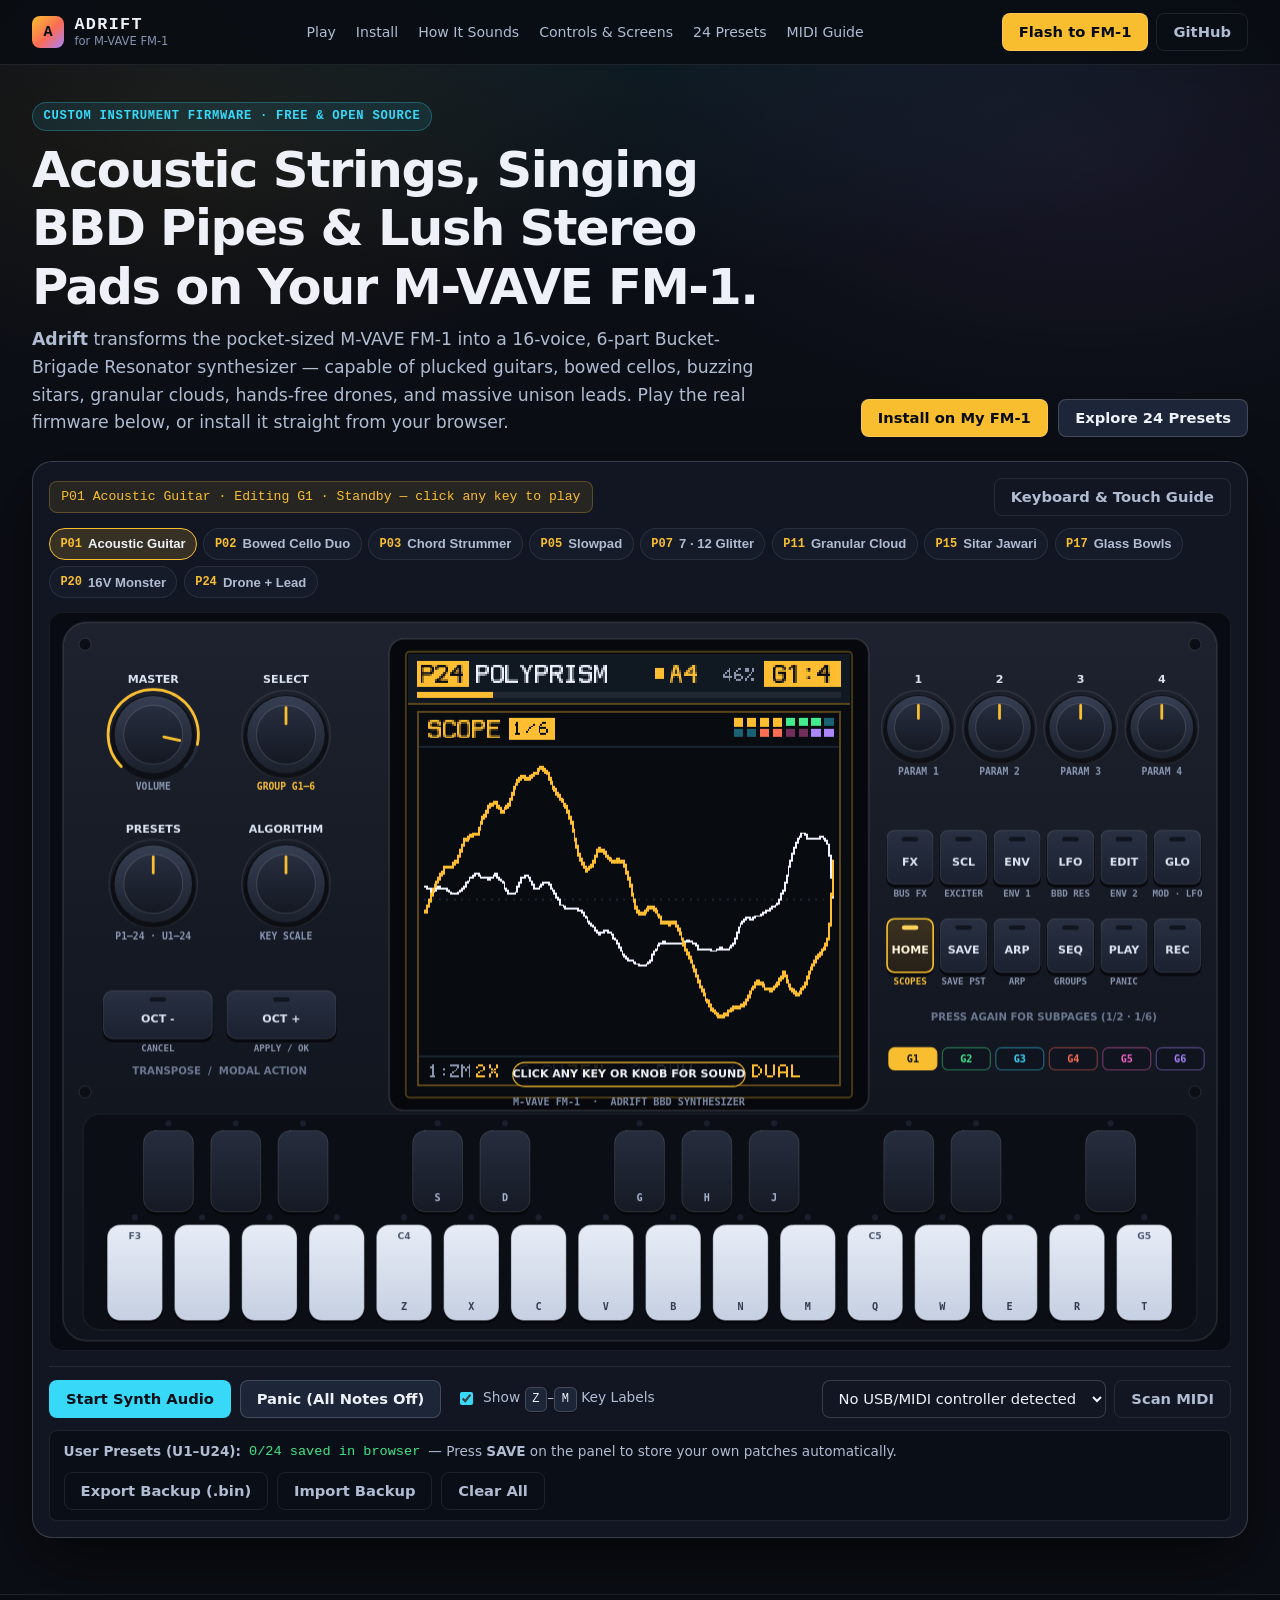
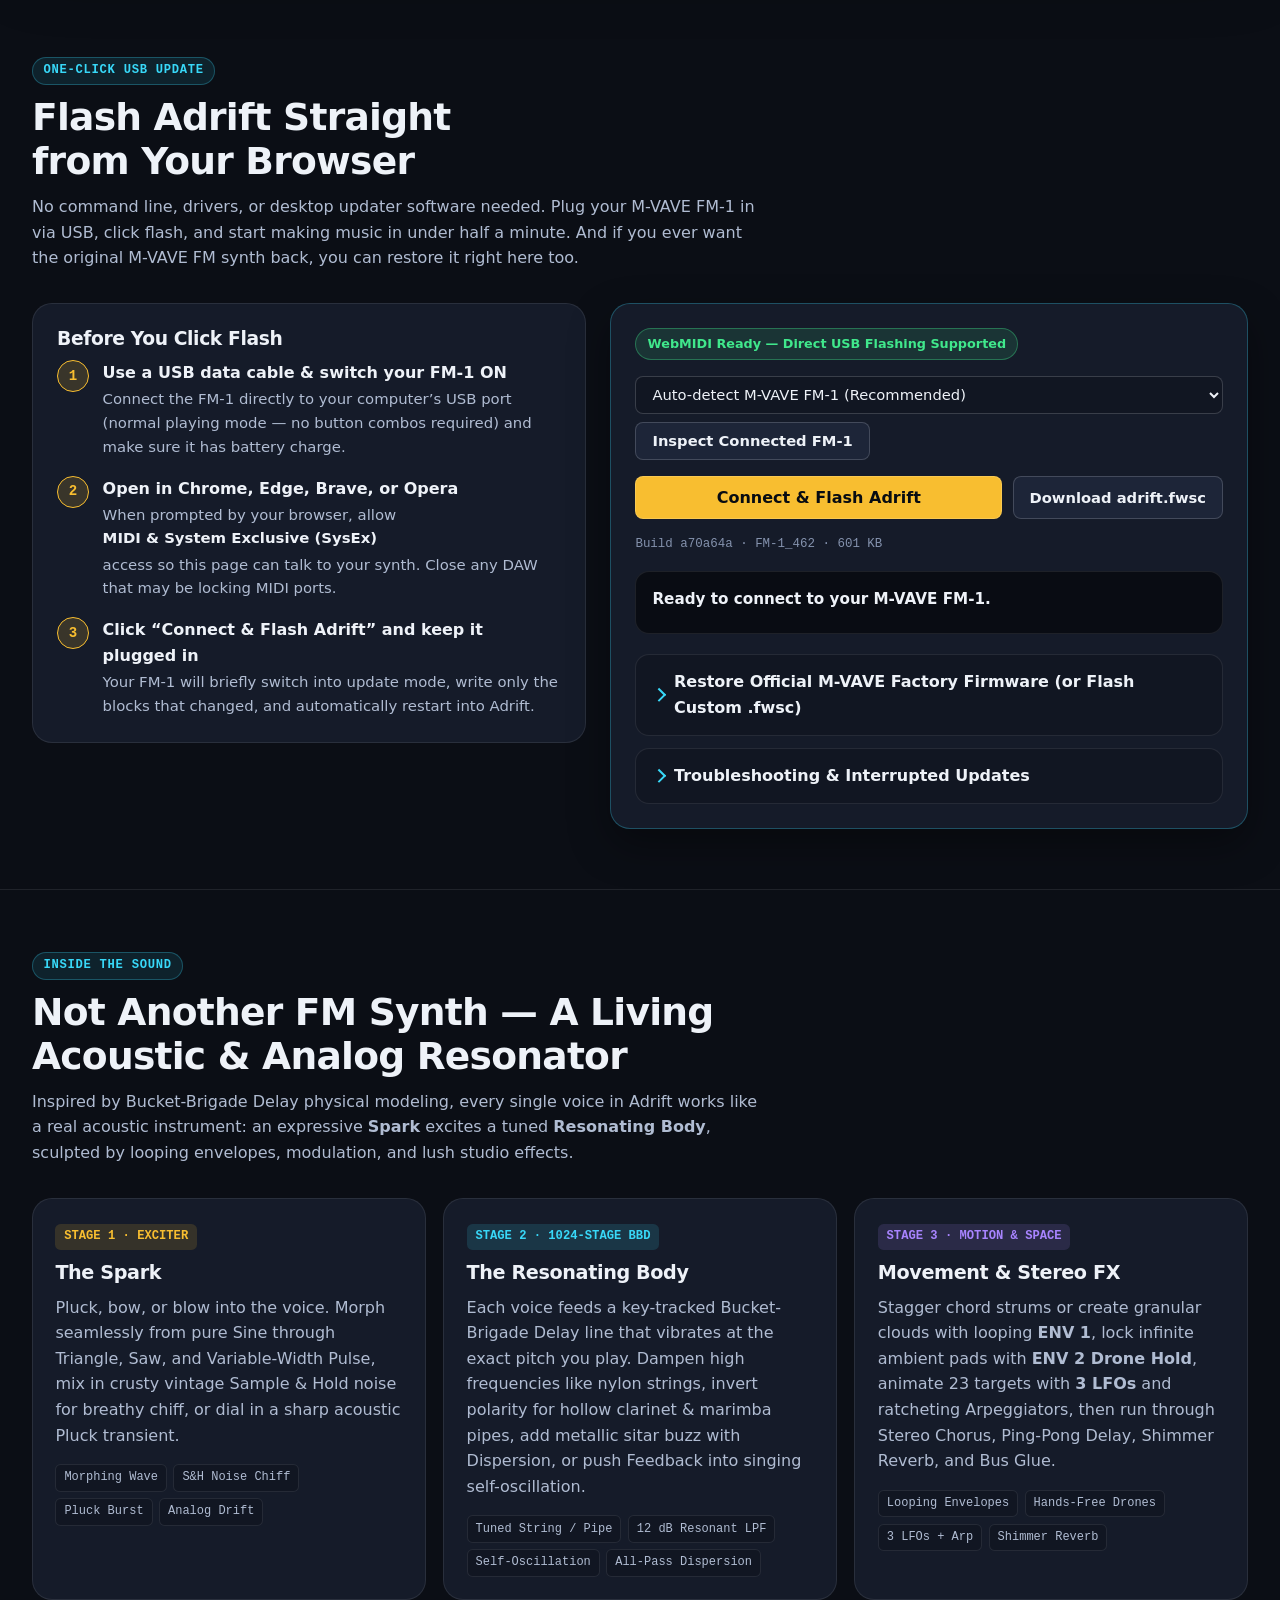
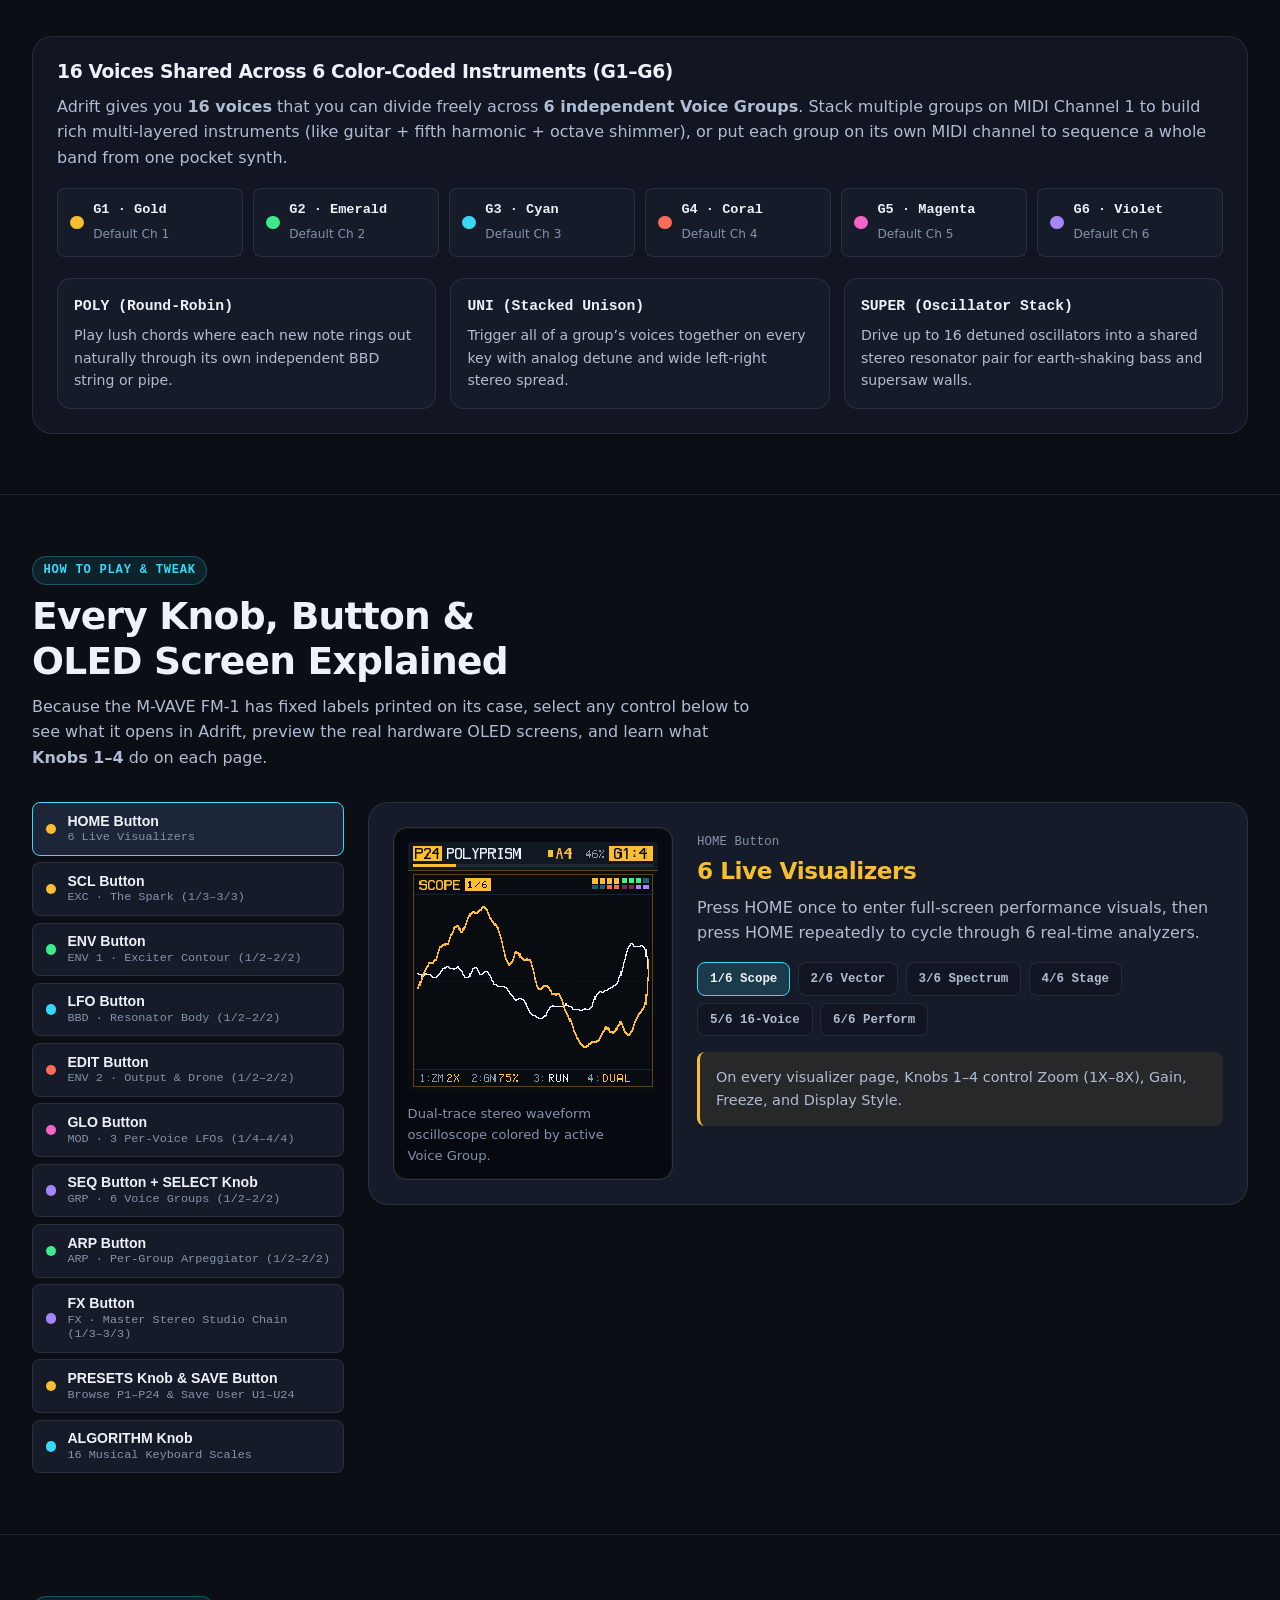
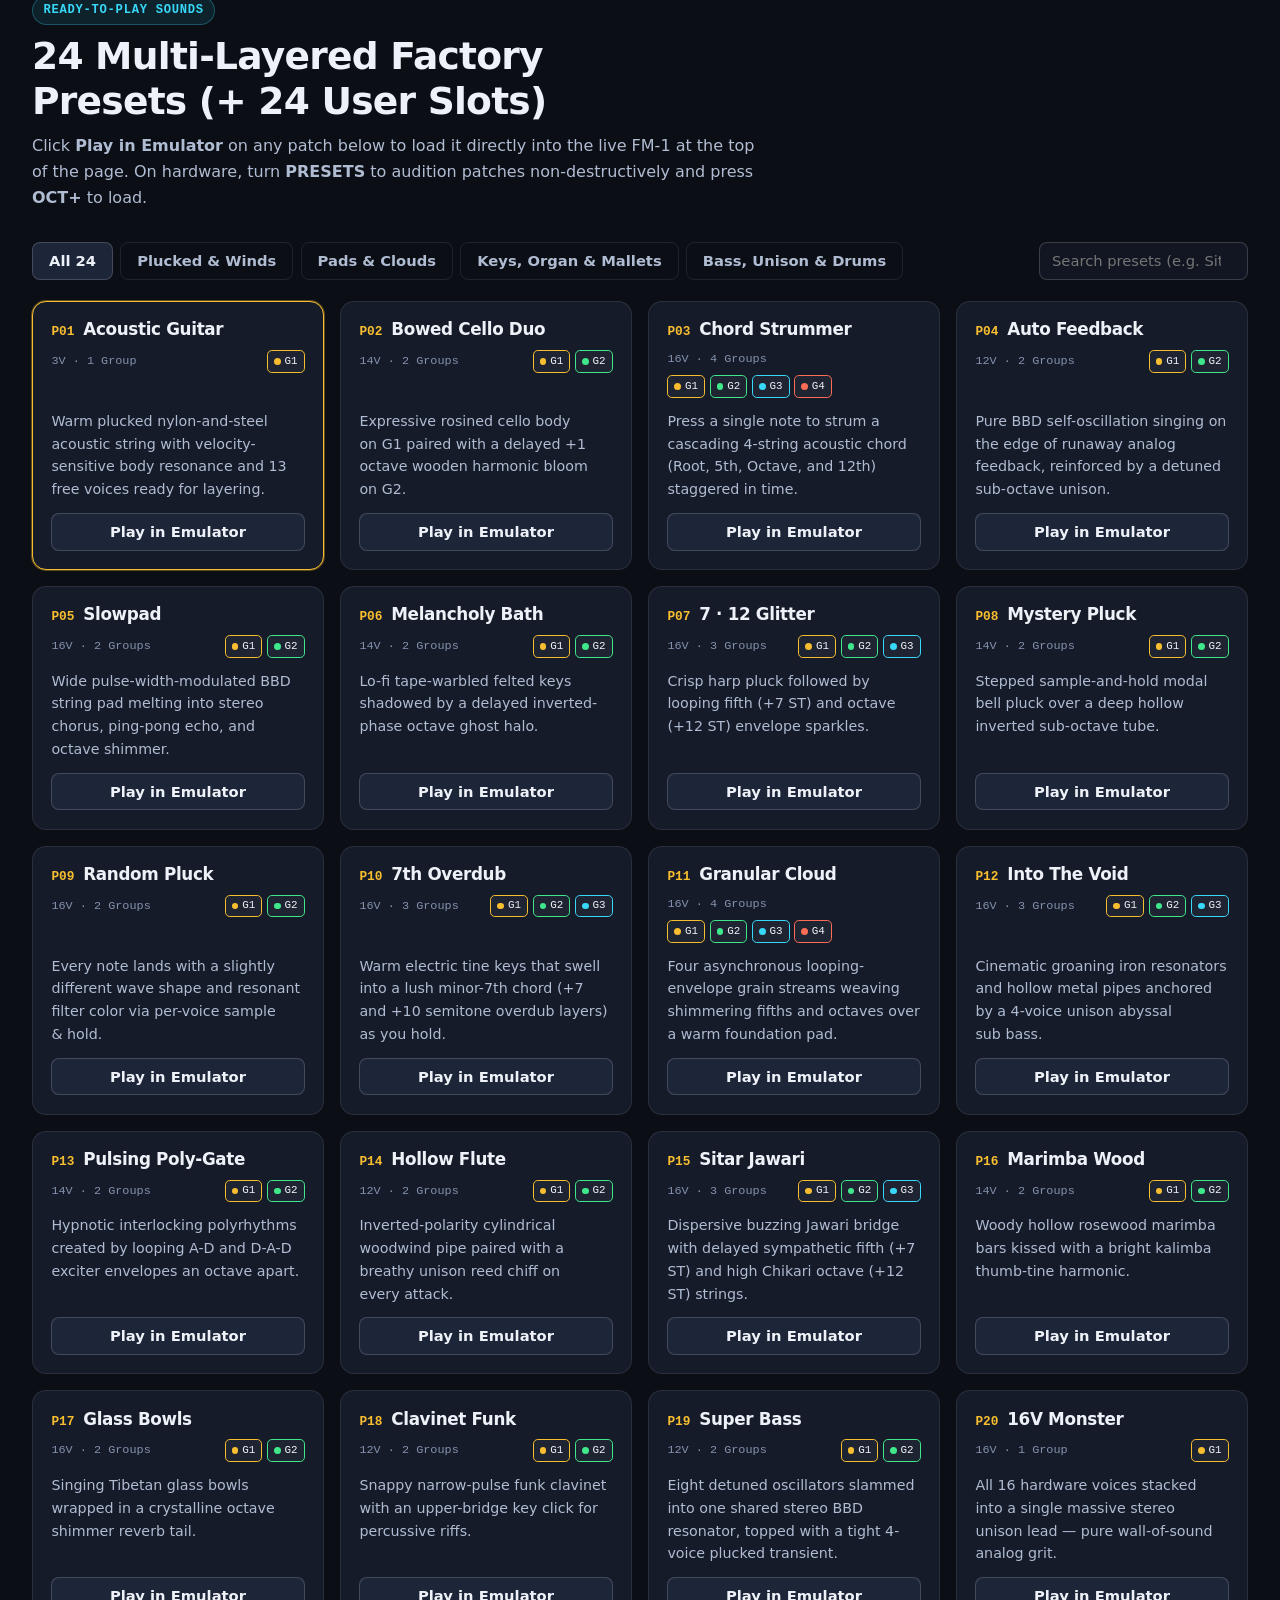
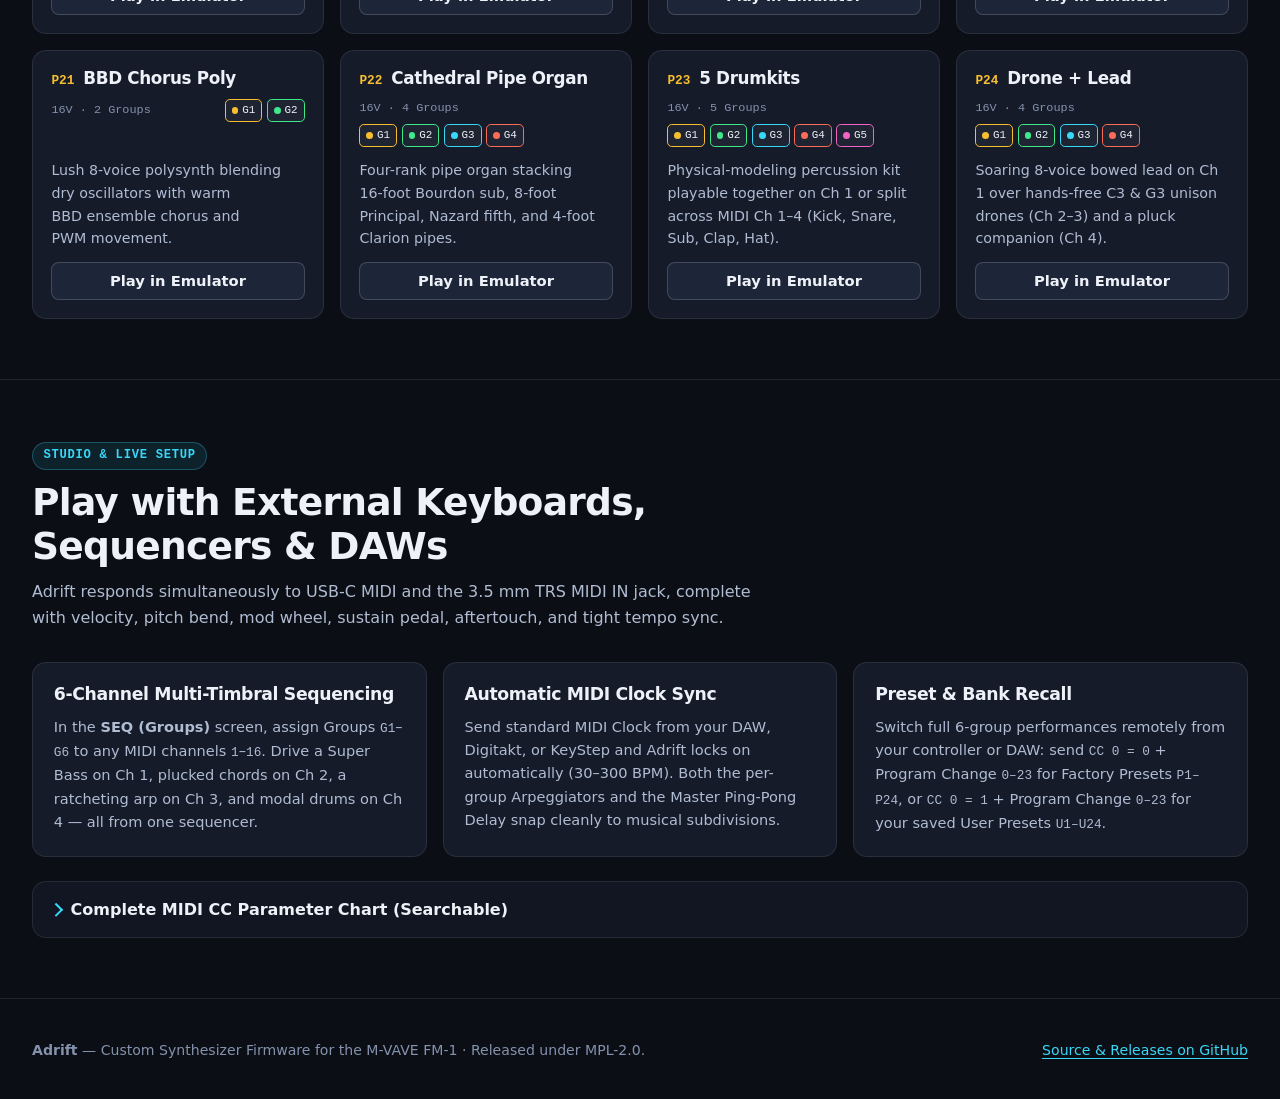
==== index.html @ d31f2645 "Deploy website from main @ a70a64a" ====
<!doctype html>
<html lang="en">
<head>
  <meta charset="utf-8">
  <meta name="viewport" content="width=device-width, initial-scale=1">
  <title>Adrift — 16-Voice BBD Resonator Synthesizer for M-VAVE FM-1</title>
  <meta name="description" content="Play Adrift live in your browser or flash it onto your M-VAVE FM-1 in seconds. A 16-voice, 6-part BBD physical-modeling & lush stereo synthesizer firmware.">
  <link rel="icon" href="data:image/svg+xml,%3Csvg xmlns='http://www.w3.org/2000/svg' viewBox='0 0 64 64'%3E%3Crect width='64' height='64' rx='14' fill='%230B0E15'/%3E%3Cpath d='M10 36 Q20 12 30 34 T54 28' fill='none' stroke='%23F8BE30' stroke-width='6' stroke-linecap='round'/%3E%3Ccircle cx='50' cy='28' r='5' fill='%2338D8F8'/%3E%3C/svg%3E">
  <link rel="stylesheet" href="./css/style.css">
</head>
<body>
  <a class="skip-link visually-hidden" href="#main-title">Skip to main content</a>

  <header class="site-header">
    <div class="container nav-inner">
      <a class="brand" href="#play">
        <span class="brand-mark" aria-hidden="true">A</span>
        <span class="brand-text">
          <span class="brand-name">ADRIFT</span>
          <span class="brand-sub">for M-VAVE FM-1</span>
        </span>
      </a>

      <nav aria-label="Primary sections">
        <ul class="nav-links">
          <li><a href="#play">Play</a></li>
          <li><a href="#install">Install</a></li>
          <li><a href="#sound">How It Sounds</a></li>
          <li><a href="#controls">Controls &amp; Screens</a></li>
          <li><a href="#presets">24 Presets</a></li>
          <li><a href="#midi">MIDI Guide</a></li>
        </ul>
      </nav>

      <div class="nav-actions">
        <a class="btn btn-primary" href="#install">Flash to FM-1</a>
        <a class="btn btn-ghost" href="https://github.com/romainguy/adrift" target="_blank" rel="noopener noreferrer">GitHub</a>
      </div>
    </div>
  </header>

  <main>
    <!-- 1. HERO + LIVE IN-BROWSER M-VAVE FM-1 EMULATOR -->
    <section id="play" class="hero-section">
      <div class="container">
        <div class="hero-intro">
          <div>
            <span class="eyebrow">Custom Instrument Firmware · Free &amp; Open Source</span>
            <h1 id="main-title" tabindex="-1">Acoustic Strings, Singing BBD Pipes &amp; Lush Stereo Pads on Your M-VAVE FM-1.</h1>
            <p class="hero-lead">
              <strong>Adrift</strong> transforms the pocket-sized M-VAVE FM-1 into a 16-voice, 6-part Bucket-Brigade Resonator synthesizer — capable of plucked guitars, bowed cellos, buzzing sitars, granular clouds, hands-free drones, and massive unison leads. Play the real firmware below, or install it straight from your browser.
            </p>
          </div>
          <div class="hero-cta-box">
            <a class="btn btn-primary" href="#install">Install on My FM-1</a>
            <a class="btn btn-secondary" href="#presets">Explore 24 Presets</a>
          </div>
        </div>

        <div class="emu-shell" aria-label="Interactive M-VAVE FM-1 synthesizer">
          <div class="emu-topbar">
            <div id="emu-live-readout" class="emu-readout" role="status" aria-live="polite">
              P01 Acoustic Guitar · Editing G1 · Standby — click any key to play
            </div>
            <div class="emu-toolbar-group">
              <button type="button" id="btn-open-shortcuts" class="btn btn-ghost">
                Keyboard &amp; Touch Guide
              </button>
            </div>
          </div>

          <div id="hero-quick-presets" class="quick-presets-strip" role="group" aria-label="Featured presets"></div>

          <div class="canvas-frame">
            <canvas
              id="fm1-canvas"
              width="1280"
              height="800"
              tabindex="0"
              aria-label="Interactive M-VAVE FM-1 front panel: click or touch the 27 keys at the bottom to play notes, drag knobs up and down to shape the sound, or press panel buttons to switch OLED screens."
            ></canvas>
          </div>

          <div class="emu-toolbar">
            <div class="emu-toolbar-group">
              <button type="button" id="btn-audio-toggle" class="btn btn-accent" data-state="idle">
                Start Synth Audio
              </button>
              <button type="button" id="btn-panic" class="btn btn-secondary" title="Silence all ringing voices and feedback">
                Panic (All Notes Off)
              </button>
              <label class="toggle-label">
                <input type="checkbox" id="chk-qwerty" checked>
                <span>Show <kbd>Z</kbd>–<kbd>M</kbd> Key Labels</span>
              </label>
            </div>

            <div class="emu-toolbar-group">
              <label for="midi-input-select" class="visually-hidden">MIDI Keyboard Input</label>
              <select id="midi-input-select" title="Play Adrift from an external USB-MIDI keyboard">
                <option value="all">MIDI Keyboard: Auto</option>
              </select>
              <button type="button" id="btn-midi-connect" class="btn btn-ghost">
                Scan MIDI
              </button>
            </div>
          </div>

          <div class="user-bank-bar">
            <div class="user-bank-meta">
              <strong>User Presets (U1–U24):</strong>
              <span id="user-preset-count" class="user-bank-count">0/24 saved in browser</span>
              <span>— Press <strong>SAVE</strong> on the panel to store your own patches automatically.</span>
            </div>
            <div class="emu-toolbar-group">
              <button type="button" id="btn-export-presets" class="btn btn-ghost">Export Backup (.bin)</button>
              <label class="btn btn-ghost file-btn-label">
                <span>Import Backup</span>
                <input type="file" id="file-import-presets" accept=".bin,application/octet-stream">
              </label>
              <button type="button" id="btn-reset-presets" class="btn btn-ghost">Clear All</button>
            </div>
          </div>
        </div>
      </div>
    </section>

    <!-- 2. DIRECT BROWSER WEBMIDI FIRMWARE INSTALLER -->
    <section id="install">
      <div class="container">
        <div class="section-header">
          <span class="eyebrow">One-Click USB Update</span>
          <h2>Flash Adrift Straight from Your Browser</h2>
          <p>
            No command line, drivers, or desktop updater software needed. Plug your M-VAVE FM-1 in via USB, click flash, and start making music in under half a minute. And if you ever want the original M-VAVE FM synth back, you can restore it right here too.
          </p>
        </div>

        <div class="install-grid">
          <div class="steps-card">
            <h3>Before You Click Flash</h3>
            <ol class="step-list" role="list">
              <li>
                <span class="step-num" aria-hidden="true">1</span>
                <div>
                  <strong>Use a USB data cable &amp; switch your FM-1 ON</strong>
                  <p>Connect the FM-1 directly to your computer’s USB port (normal playing mode — no button combos required) and make sure it has battery charge.</p>
                </div>
              </li>
              <li>
                <span class="step-num" aria-hidden="true">2</span>
                <div>
                  <strong>Open in Chrome, Edge, Brave, or Opera</strong>
                  <p>When prompted by your browser, allow <strong>MIDI &amp; System Exclusive (SysEx)</strong> access so this page can talk to your synth. Close any DAW that may be locking MIDI ports.</p>
                </div>
              </li>
              <li>
                <span class="step-num" aria-hidden="true">3</span>
                <div>
                  <strong>Click “Connect &amp; Flash Adrift” and keep it plugged in</strong>
                  <p>Your FM-1 will briefly switch into update mode, write only the blocks that changed, and automatically restart into Adrift.</p>
                </div>
              </li>
            </ol>
          </div>

          <div class="flasher-card">
            <div id="flash-support-pill" class="support-pill" data-status="ok">
              Checking WebMIDI support…
            </div>

            <div class="flasher-port-row">
              <label for="flash-port-select" class="visually-hidden">Target FM-1 MIDI Port</label>
              <select id="flash-port-select">
                <option value="">Auto-detect M-VAVE FM-1 (Recommended)</option>
              </select>
              <button type="button" id="btn-check-device" class="btn btn-secondary">
                Inspect Connected FM-1
              </button>
            </div>

            <div class="flasher-cta-row">
              <button type="button" id="btn-flash-adrift" class="btn btn-primary">
                Connect &amp; Flash Adrift
              </button>
              <a class="btn btn-secondary" href="./adrift.fwsc" download="adrift.fwsc">
                Download adrift.fwsc
              </a>
            </div>

            <p id="fw-version-meta" class="fw-meta-note">Latest Firmware Package · adrift.fwsc</p>

            <div class="flash-console" role="region" aria-label="Firmware update status" aria-live="polite">
              <div id="flash-status-headline" class="flash-headline" data-state="idle">
                Ready to connect to your M-VAVE FM-1.
              </div>
              <div id="flash-progress-wrap" class="flash-progress-wrap" hidden>
                <progress id="flash-progress-bar" max="100" value="0"></progress>
              </div>
              <ul id="flash-status-log" class="flash-log" role="list"></ul>
            </div>

            <div class="disclosure-stack">
              <details class="accordion">
                <summary>Restore Official M-VAVE Factory Firmware (or Flash Custom .fwsc)</summary>
                <div class="accordion-body">
                  <p>
                    Adrift is completely reversible. To return to the factory M-VAVE FM synth, select your official <code>FM-1.fwsc</code> (V15) update file below and click <strong>Flash Selected File</strong>.
                  </p>
                  <div class="custom-fw-row">
                    <input type="file" id="file-custom-fwsc" accept=".fwsc">
                    <button type="button" id="btn-flash-custom" class="btn btn-secondary" disabled>
                      Flash Selected File
                    </button>
                  </div>
                </div>
              </details>

              <details class="accordion">
                <summary>Troubleshooting &amp; Interrupted Updates</summary>
                <div class="accordion-body">
                  <p>
                    <strong>“FM-1 not found”?</strong> Double-check that your USB cable carries data (many charging cables only connect power wires) and quit Ableton Live, Logic, or MIDI utilities on Windows that take exclusive control of USB-MIDI ports.
                  </p>
                  <p style="margin-block-end:0">
                    <strong>Cable unplugged mid-update?</strong> Don’t worry — your FM-1 stays safely inside its update loader. Simply plug the USB cable back in and click <strong>Connect &amp; Flash Adrift</strong> again; it picks up right where it stopped.
                  </p>
                </div>
              </details>
            </div>
          </div>
        </div>
      </div>
    </section>

    <!-- 3. WHAT ADRIFT DOES — VISUAL SOUND ARCHITECTURE -->
    <section id="sound">
      <div class="container">
        <div class="section-header">
          <span class="eyebrow">Inside the Sound</span>
          <h2>Not Another FM Synth — A Living Acoustic &amp; Analog Resonator</h2>
          <p>
            Inspired by Bucket-Brigade Delay physical modeling, every single voice in Adrift works like a real acoustic instrument: an expressive <strong>Spark</strong> excites a tuned <strong>Resonating Body</strong>, sculpted by looping envelopes, modulation, and lush studio effects.
          </p>
        </div>

        <div class="signal-flow-grid">
          <article class="stage-card">
            <span class="stage-badge" style="background:rgba(248,190,48,0.14);color:var(--g1-gold)">STAGE 1 · EXCITER</span>
            <h3>The Spark</h3>
            <p>
              Pluck, bow, or blow into the voice. Morph seamlessly from pure Sine through Triangle, Saw, and Variable-Width Pulse, mix in crusty vintage Sample &amp; Hold noise for breathy chiff, or dial in a sharp acoustic Pluck transient.
            </p>
            <ul class="stage-tags" role="list">
              <li>Morphing Wave</li>
              <li>S&amp;H Noise Chiff</li>
              <li>Pluck Burst</li>
              <li>Analog Drift</li>
            </ul>
          </article>

          <article class="stage-card">
            <span class="stage-badge" style="background:rgba(56,216,248,0.14);color:var(--g3-cyan)">STAGE 2 · 1024-STAGE BBD</span>
            <h3>The Resonating Body</h3>
            <p>
              Each voice feeds a key-tracked Bucket-Brigade Delay line that vibrates at the exact pitch you play. Dampen high frequencies like nylon strings, invert polarity for hollow clarinet &amp; marimba pipes, add metallic sitar buzz with Dispersion, or push Feedback into singing self-oscillation.
            </p>
            <ul class="stage-tags" role="list">
              <li>Tuned String / Pipe</li>
              <li>12 dB Resonant LPF</li>
              <li>Self-Oscillation</li>
              <li>All-Pass Dispersion</li>
            </ul>
          </article>

          <article class="stage-card">
            <span class="stage-badge" style="background:rgba(168,132,255,0.14);color:var(--g6-violet)">STAGE 3 · MOTION &amp; SPACE</span>
            <h3>Movement &amp; Stereo FX</h3>
            <p>
              Stagger chord strums or create granular clouds with looping <strong>ENV 1</strong>, lock infinite ambient pads with <strong>ENV 2 Drone Hold</strong>, animate 23 targets with <strong>3 LFOs</strong> and ratcheting Arpeggiators, then run through Stereo Chorus, Ping-Pong Delay, Shimmer Reverb, and Bus Glue.
            </p>
            <ul class="stage-tags" role="list">
              <li>Looping Envelopes</li>
              <li>Hands-Free Drones</li>
              <li>3 LFOs + Arp</li>
              <li>Shimmer Reverb</li>
            </ul>
          </article>
        </div>

        <div class="groups-showcase">
          <h3>16 Voices Shared Across 6 Color-Coded Instruments (G1–G6)</h3>
          <p>
            Adrift gives you <strong>16 voices</strong> that you can divide freely across <strong>6 independent Voice Groups</strong>. Stack multiple groups on MIDI Channel 1 to build rich multi-layered instruments (like guitar + fifth harmonic + octave shimmer), or put each group on its own MIDI channel to sequence a whole band from one pocket synth.
          </p>

          <ul class="group-swatches" role="list">
            <li class="group-swatch">
              <span class="swatch-pip" style="background:var(--g1-gold)" aria-hidden="true"></span>
              <div><strong>G1 · Gold</strong><span>Default Ch 1</span></div>
            </li>
            <li class="group-swatch">
              <span class="swatch-pip" style="background:var(--g2-emerald)" aria-hidden="true"></span>
              <div><strong>G2 · Emerald</strong><span>Default Ch 2</span></div>
            </li>
            <li class="group-swatch">
              <span class="swatch-pip" style="background:var(--g3-cyan)" aria-hidden="true"></span>
              <div><strong>G3 · Cyan</strong><span>Default Ch 3</span></div>
            </li>
            <li class="group-swatch">
              <span class="swatch-pip" style="background:var(--g4-coral)" aria-hidden="true"></span>
              <div><strong>G4 · Coral</strong><span>Default Ch 4</span></div>
            </li>
            <li class="group-swatch">
              <span class="swatch-pip" style="background:var(--g5-magenta)" aria-hidden="true"></span>
              <div><strong>G5 · Magenta</strong><span>Default Ch 5</span></div>
            </li>
            <li class="group-swatch">
              <span class="swatch-pip" style="background:var(--g6-violet)" aria-hidden="true"></span>
              <div><strong>G6 · Violet</strong><span>Default Ch 6</span></div>
            </li>
          </ul>

          <div class="modes-trio">
            <div class="mode-box">
              <h4>POLY (Round-Robin)</h4>
              <p>Play lush chords where each new note rings out naturally through its own independent BBD string or pipe.</p>
            </div>
            <div class="mode-box">
              <h4>UNI (Stacked Unison)</h4>
              <p>Trigger all of a group’s voices together on every key with analog detune and wide left-right stereo spread.</p>
            </div>
            <div class="mode-box">
              <h4>SUPER (Oscillator Stack)</h4>
              <p>Drive up to 16 detuned oscillators into a shared stereo resonator pair for earth-shaking bass and supersaw walls.</p>
            </div>
          </div>
        </div>
      </div>
    </section>

    <!-- 4. INTERACTIVE HARDWARE CONTROL & SCREEN GUIDE -->
    <section id="controls">
      <div class="container">
        <div class="section-header">
          <span class="eyebrow">How to Play &amp; Tweak</span>
          <h2>Every Knob, Button &amp; OLED Screen Explained</h2>
          <p>
            Because the M-VAVE FM-1 has fixed labels printed on its case, select any control below to see what it opens in Adrift, preview the real hardware OLED screens, and learn what <strong>Knobs 1–4</strong> do on each page.
          </p>
        </div>

        <div class="explorer-shell">
          <div class="explorer-layout">
            <ul id="control-guide-list" class="control-list" role="list" aria-label="Hardware controls"></ul>

            <div class="explorer-detail" aria-live="polite">
              <div class="oled-frame">
                <img
                  id="cg-screen-img"
                  src="./assets/screens/01_home_scope.png"
                  width="480"
                  height="480"
                  loading="lazy"
                  decoding="async"
                  alt="Adrift hardware OLED screen preview"
                >
                <p id="cg-screen-caption" class="oled-caption"></p>
              </div>

              <div class="explorer-copy">
                <span id="cg-hw-label" class="cg-hw-tag"></span>
                <h3 id="cg-adrift-role"></h3>
                <p id="cg-summary"></p>

                <div id="cg-subpage-tabs" class="subpage-tabs" role="group" aria-label="Screen subpages"></div>

                <div id="cg-tip" class="pro-tip-box"></div>
              </div>
            </div>
          </div>
        </div>
      </div>
    </section>

    <!-- 5. 24 FACTORY PRESETS GALLERY -->
    <section id="presets">
      <div class="container">
        <div class="section-header">
          <span class="eyebrow">Ready-to-Play Sounds</span>
          <h2>24 Multi-Layered Factory Presets (+ 24 User Slots)</h2>
          <p>
            Click <strong>Play in Emulator</strong> on any patch below to load it directly into the live FM-1 at the top of the page. On hardware, turn <strong>PRESETS</strong> to audition patches non-destructively and press <strong>OCT+</strong> to load.
          </p>
        </div>

        <div class="presets-toolbar">
          <div class="preset-cat-tabs" role="group" aria-label="Filter presets by instrument style">
            <button type="button" class="btn btn-secondary" data-preset-cat="all" aria-pressed="true">All 24</button>
            <button type="button" class="btn btn-ghost" data-preset-cat="strings" aria-pressed="false">Plucked &amp; Winds</button>
            <button type="button" class="btn btn-ghost" data-preset-cat="pads" aria-pressed="false">Pads &amp; Clouds</button>
            <button type="button" class="btn btn-ghost" data-preset-cat="keys" aria-pressed="false">Keys, Organ &amp; Mallets</button>
            <button type="button" class="btn btn-ghost" data-preset-cat="leads" aria-pressed="false">Bass, Unison &amp; Drums</button>
          </div>

          <search aria-label="Search factory presets">
            <label for="preset-search-input" class="visually-hidden">Search presets</label>
            <input type="search" id="preset-search-input" placeholder="Search presets (e.g. Sitar, Pad, Organ)…">
          </search>
        </div>

        <div class="presets-grid-wrap">
          <div id="presets-grid" class="presets-grid"></div>
        </div>
      </div>
    </section>

    <!-- 6. EXTERNAL MIDI, CLOCK SYNC & STUDIO GUIDE -->
    <section id="midi">
      <div class="container">
        <div class="section-header">
          <span class="eyebrow">Studio &amp; Live Setup</span>
          <h2>Play with External Keyboards, Sequencers &amp; DAWs</h2>
          <p>
            Adrift responds simultaneously to USB-C MIDI and the 3.5 mm TRS MIDI IN jack, complete with velocity, pitch bend, mod wheel, sustain pedal, aftertouch, and tight tempo sync.
          </p>
        </div>

        <div class="midi-cards-grid">
          <article class="midi-info-card">
            <h3>6-Channel Multi-Timbral Sequencing</h3>
            <p>
              In the <strong>SEQ (Groups)</strong> screen, assign Groups <code>G1</code>–<code>G6</code> to any MIDI channels <code>1</code>–<code>16</code>. Drive a Super Bass on Ch 1, plucked chords on Ch 2, a ratcheting arp on Ch 3, and modal drums on Ch 4 — all from one sequencer.
            </p>
          </article>

          <article class="midi-info-card">
            <h3>Automatic MIDI Clock Sync</h3>
            <p>
              Send standard MIDI Clock from your DAW, Digitakt, or KeyStep and Adrift locks on automatically (30–300 BPM). Both the per-group Arpeggiators and the Master Ping-Pong Delay snap cleanly to musical subdivisions.
            </p>
          </article>

          <article class="midi-info-card">
            <h3>Preset &amp; Bank Recall</h3>
            <p>
              Switch full 6-group performances remotely from your controller or DAW: send <code>CC 0 = 0</code> + Program Change <code>0–23</code> for Factory Presets <code>P1–P24</code>, or <code>CC 0 = 1</code> + Program Change <code>0–23</code> for your saved User Presets <code>U1–U24</code>.
            </p>
          </article>
        </div>

        <details class="accordion">
          <summary>Complete MIDI CC Parameter Chart (Searchable)</summary>
          <div class="accordion-body">
            <search class="cc-search-bar" aria-label="Search MIDI CC chart">
              <label for="midi-cc-search" class="visually-hidden">Filter MIDI CC controls</label>
              <input type="search" id="midi-cc-search" placeholder="Search by CC number, section, or parameter (e.g. Feedback, Shimmer, CC 74)…">
              <span id="midi-cc-count" class="cc-count"></span>
            </search>

            <div class="table-scroll">
              <table class="cc-table">
                <thead>
                  <tr>
                    <th scope="col">CC #</th>
                    <th scope="col">Section</th>
                    <th scope="col">Musical Parameter</th>
                    <th scope="col">Range / Behavior</th>
                  </tr>
                </thead>
                <tbody id="midi-cc-tbody"></tbody>
              </table>
            </div>
          </div>
        </details>
      </div>
    </section>
  </main>

  <footer class="site-footer">
    <div class="container footer-inner">
      <div>
        <strong>Adrift</strong> — Custom Synthesizer Firmware for the M-VAVE FM-1 · Released under MPL-2.0.
      </div>
      <div>
        <a href="https://github.com/romainguy/adrift" target="_blank" rel="noopener noreferrer">Source &amp; Releases on GitHub</a>
      </div>
    </div>
  </footer>

  <!-- Computer Keyboard & Touch Shortcuts Modal -->
  <dialog id="shortcuts-dialog" class="modal-dialog" closedby="any" aria-labelledby="shortcuts-title">
    <div class="modal-header">
      <h2 id="shortcuts-title">Playing the Browser Emulator</h2>
      <button type="button" id="btn-close-shortcuts" class="btn btn-ghost">Close</button>
    </div>
    <div class="modal-body">
      <p>
        You can play Adrift with your mouse, multi-touch screen, external USB-MIDI keyboard, or your computer’s QWERTY keyboard:
      </p>
      <dl class="shortcut-dl">
        <dt><kbd>Z</kbd> – <kbd>M</kbd> &amp; <kbd>S</kbd><kbd>D</kbd><kbd>G</kbd><kbd>H</kbd><kbd>J</kbd></dt>
        <dd>Play chromatic piano notes in the main octave (C4–B4).</dd>

        <dt><kbd>Q</kbd> <kbd>W</kbd> <kbd>E</kbd> <kbd>R</kbd> <kbd>T</kbd> <kbd>Y</kbd> <kbd>U</kbd> <kbd>I</kbd></dt>
        <dd>Play upper-octave white keys (C5–C6).</dd>

        <dt><kbd>[</kbd> and <kbd>]</kbd></dt>
        <dd><strong>OCT -</strong> / <strong>OCT +</strong> (shift keyboard octave, or Cancel / Confirm inside Presets, Scales &amp; Save menus).</dd>

        <dt><kbd>1</kbd> <kbd>2</kbd> <kbd>3</kbd> <kbd>4</kbd> <kbd>5</kbd></dt>
        <dd>Open sound-shaping screens: <strong>EXC</strong>, <strong>ENV1</strong>, <strong>BBD</strong>, <strong>ENV2</strong>, and <strong>MOD</strong> (press again to flip subpages).</dd>

        <dt><kbd>6</kbd> · <kbd>9</kbd> · <kbd>0</kbd> · <kbd>F</kbd></dt>
        <dd>Open <strong>HOME</strong> visualizers (<kbd>6</kbd>), <strong>ARP</strong> (<kbd>9</kbd>), <strong>GROUPS</strong> (<kbd>0</kbd>), or Master <strong>FX</strong> (<kbd>F</kbd>).</dd>

        <dt><kbd>7</kbd> · <kbd>-</kbd>/<kbd>=</kbd> · <kbd>;</kbd>/<kbd>'</kbd></dt>
        <dd>Cycle Voice Group <code>G1–G6</code> (<kbd>7</kbd>), browse Presets (<kbd>-</kbd> / <kbd>=</kbd>), or browse Scales (<kbd>;</kbd> / <kbd>'</kbd>).</dd>

        <dt><kbd>8</kbd> (or <kbd>⌘S</kbd> / <kbd>Ctrl+S</kbd>)</dt>
        <dd>Open <strong>SAVE PRESET</strong> — type your patch name directly on your keyboard and press <kbd>Enter</kbd> to save!</dd>

        <dt>Knobs &amp; OLED Badges</dt>
        <dd>Drag any knob vertically (hold <kbd>Shift</kbd> for fine tune), scroll your mouse wheel over a knob, or click badges right on the OLED screen.</dd>
      </dl>
    </div>
  </dialog>

  <script type="module" src="./js/app.js"></script>
</body>
</html>
---- css/style.css ----
/* SPDX-License-Identifier: MPL-2.0
 * Adrift Musician Website — Dark-OLED Studio Design System */

:root {
  color-scheme: dark;
  accent-color: #38D8F8;
  interpolate-size: allow-keywords;

  --bg-void: #070A10;
  --bg-page: #0B0E15;
  --bg-surface: #111622;
  --bg-card: #151B29;
  --bg-card-hover: #1A2234;
  --bg-elevated: #1D2538;

  --border-subtle: rgba(238, 242, 248, 0.09);
  --border-strong: rgba(238, 242, 248, 0.18);

  --text-primary: #EEF2F8;
  --text-secondary: #B0BCD2;
  --text-muted: #8492AD;

  /* Authentic Adrift 6 Voice-Group OLED Palette */
  --g1-gold: #F8BE30;
  --g2-emerald: #40E88C;
  --g3-cyan: #38D8F8;
  --g4-coral: #FC6C56;
  --g5-magenta: #F464C6;
  --g6-violet: #A884FF;

  --font-sans: "Inter", ui-sans-serif, system-ui, -apple-system, BlinkMacSystemFont, "Segoe UI", Roboto, sans-serif;
  --font-mono: "JetBrains Mono", ui-monospace, SFMono-Regular, Menlo, Monaco, Consolas, monospace;

  --max-w: 76rem;
  --radius-sm: 0.5rem;
  --radius-md: 0.875rem;
  --radius-lg: 1.25rem;
}

*,
*::before,
*::after {
  box-sizing: border-box;
}

html {
  scroll-behavior: smooth;
  scroll-padding-top: 5rem;
}

@media (prefers-reduced-motion: reduce) {
  html {
    scroll-behavior: auto;
  }
}

body {
  margin: 0;
  background-color: var(--bg-page);
  background-image:
    radial-gradient(ellipse 68rem 34rem at 50% -6rem, rgba(56, 216, 248, 0.10), transparent 70%),
    radial-gradient(ellipse 46rem 24rem at 15% 8rem, rgba(248, 190, 48, 0.07), transparent 65%),
    radial-gradient(ellipse 46rem 24rem at 85% 10rem, rgba(168, 132, 255, 0.08), transparent 65%);
  color: var(--text-primary);
  font-family: var(--font-sans);
  font-size: 1rem;
  line-height: 1.6;
  overflow-wrap: anywhere;
  -webkit-font-smoothing: antialiased;
}

img,
svg,
canvas,
video {
  display: block;
  max-inline-size: 100%;
}

img {
  block-size: auto;
}

h1,
h2,
h3 {
  margin-block: 0 0.65rem;
  line-height: 1.18;
  letter-spacing: -0.02em;
  text-wrap: balance;
  color: var(--text-primary);
}

p,
li {
  text-wrap: pretty;
}

p {
  margin-block: 0 1rem;
  color: var(--text-secondary);
}

code,
kbd {
  font-family: var(--font-mono);
  font-size: 0.875em;
}

kbd {
  display: inline-block;
  padding: 0.12rem 0.42rem;
  border-radius: 0.35rem;
  background: var(--bg-elevated);
  border: 1px solid var(--border-strong);
  color: var(--text-primary);
  box-shadow: 0 1px 0 rgba(0, 0, 0, 0.5);
}

a {
  color: var(--g3-cyan);
  text-decoration-thickness: 1px;
  text-underline-offset: 0.2em;
}

a:hover {
  color: #7CE5FC;
}

:focus-visible {
  outline: 2px solid var(--g3-cyan);
  outline-offset: 2px;
}

/* Accessibility: Skip Link */
.visually-hidden:where(:not(:focus-within, :active)) {
  clip-path: inset(50%);
  block-size: 1px;
  inline-size: 1px;
  overflow: hidden;
  position: absolute;
  white-space: nowrap;
}

.skip-link {
  position: fixed;
  inset-block-start: 0.75rem;
  inset-inline-start: 0.75rem;
  z-index: 999;
  padding: 0.65rem 1.1rem;
  border-radius: var(--radius-sm);
  background: var(--g1-gold);
  color: #080C12;
  font-weight: 700;
  text-decoration: none;
}

.container {
  inline-size: min(100% - 2rem, var(--max-w));
  margin-inline: auto;
}

/* ---- Sticky Top Navbar ---- */

.site-header {
  position: sticky;
  inset-block-start: 0;
  z-index: 50;
  background: rgba(9, 12, 19, 0.84);
  backdrop-filter: blur(14px);
  border-block-end: 1px solid var(--border-subtle);
}

.nav-inner {
  display: flex;
  flex-wrap: wrap;
  align-items: center;
  justify-content: space-between;
  gap: 0.75rem 1.25rem;
  min-block-size: 4rem;
  padding-block: 0.5rem;
}

.brand {
  display: inline-flex;
  align-items: center;
  gap: 0.65rem;
  text-decoration: none;
  color: var(--text-primary);
}

.brand-mark {
  display: inline-grid;
  place-items: center;
  inline-size: 2rem;
  block-size: 2rem;
  border-radius: 0.5rem;
  background: linear-gradient(135deg, var(--g1-gold), var(--g4-coral) 55%, var(--g6-violet));
  color: #080C12;
  font-family: var(--font-mono);
  font-weight: 800;
  font-size: 0.95rem;
}

.brand-text {
  display: flex;
  flex-direction: column;
  line-height: 1.1;
}

.brand-name {
  font-family: var(--font-mono);
  font-weight: 800;
  font-size: 1.05rem;
  letter-spacing: 0.08em;
}

.brand-sub {
  font-size: 0.72rem;
  color: var(--text-muted);
}

.nav-links {
  display: flex;
  flex-wrap: wrap;
  align-items: center;
  gap: 0.2rem 0.45rem;
  margin: 0;
  padding: 0;
  list-style: none;
}

.nav-links a {
  display: inline-flex;
  align-items: center;
  min-block-size: 2.25rem;
  padding-inline: 0.4rem;
  color: var(--text-secondary);
  text-decoration: none;
  font-size: 0.88rem;
  font-weight: 500;
  border-radius: var(--radius-sm);
  white-space: nowrap;
}

.nav-links a:hover {
  color: var(--text-primary);
  background: rgba(255, 255, 255, 0.05);
}

.nav-actions {
  display: flex;
  align-items: center;
  gap: 0.5rem;
}

@media (max-width: 920px) {
  .site-header nav {
    order: 3;
    flex-basis: 100%;
  }

  .nav-links {
    border-block-start: 1px solid var(--border-subtle);
    padding-block-start: 0.35rem;
  }
}

/* ---- Buttons & Form Controls ---- */

.btn {
  display: inline-flex;
  align-items: center;
  justify-content: center;
  gap: 0.45rem;
  min-block-size: 2.35rem;
  min-inline-size: 2.35rem;
  padding: 0.5rem 1rem;
  border-radius: var(--radius-sm);
  border: 1px solid transparent;
  font-family: var(--font-sans);
  font-size: 0.92rem;
  font-weight: 600;
  line-height: 1.2;
  text-decoration: none;
  cursor: pointer;
  touch-action: manipulation;
  transition: background-color 140ms ease, border-color 140ms ease, transform 90ms ease;
}

.btn:active:not(:disabled) {
  transform: translateY(1px);
}

.btn:disabled {
  opacity: 0.48;
  cursor: not-allowed;
}

.btn-primary {
  background: var(--g1-gold);
  color: #080C12;
  border-color: rgba(255, 255, 255, 0.16);
}

.btn-primary:hover:not(:disabled) {
  background: #FFD054;
  color: #080C12;
}

.btn-accent {
  background: var(--g3-cyan);
  color: #071018;
}

.btn-accent:hover:not(:disabled) {
  background: #6BE3FC;
  color: #071018;
}

.btn-secondary {
  background: var(--bg-elevated);
  color: var(--text-primary);
  border-color: var(--border-strong);
}

.btn-secondary:hover:not(:disabled) {
  background: #27324A;
}

.btn-ghost {
  background: transparent;
  color: var(--text-secondary);
  border-color: var(--border-subtle);
}

.btn-ghost:hover:not(:disabled) {
  color: var(--text-primary);
  border-color: var(--border-strong);
  background: rgba(255, 255, 255, 0.04);
}

input[type="search"],
input[type="text"],
select {
  min-block-size: 2.35rem;
  padding: 0.45rem 0.75rem;
  border-radius: var(--radius-sm);
  border: 1px solid var(--border-strong);
  background: var(--bg-surface);
  color: var(--text-primary);
  font-family: var(--font-sans);
  font-size: 0.92rem;
}

@media (pointer: coarse) {
  .btn,
  .nav-links a,
  .preset-pill,
  .subpage-tab,
  .control-select-btn,
  input[type="search"],
  select {
    min-block-size: 2.75rem;
    min-inline-size: 2.75rem;
  }
}

/* ---- Sections & Typography ---- */

section {
  padding-block: 3.75rem;
  border-block-end: 1px solid var(--border-subtle);
}

.section-header {
  max-inline-size: 46rem;
  margin-block-end: 2rem;
}

.eyebrow {
  display: inline-flex;
  align-items: center;
  gap: 0.45rem;
  margin-block-end: 0.6rem;
  padding: 0.22rem 0.65rem;
  border-radius: 999px;
  background: rgba(56, 216, 248, 0.10);
  border: 1px solid rgba(56, 216, 248, 0.28);
  color: var(--g3-cyan);
  font-family: var(--font-mono);
  font-size: 0.76rem;
  font-weight: 700;
  letter-spacing: 0.06em;
  text-transform: uppercase;
}

.section-header h2 {
  font-size: clamp(1.65rem, 3vw, 2.35rem);
}

/* ---- Hero & Live FM-1 Emulator ---- */

.hero-section {
  padding-block: 2.25rem 3.5rem;
}

.hero-intro {
  display: grid;
  gap: 1.25rem;
  margin-block-end: 1.5rem;
}

@media (min-width: 58rem) {
  .hero-intro {
    grid-template-columns: 1.35fr 0.85fr;
    align-items: end;
  }
}

.hero-intro h1 {
  font-size: clamp(2rem, 4.2vw, 3.1rem);
  letter-spacing: -0.03em;
}

.hero-lead {
  font-size: 1.08rem;
  color: var(--text-secondary);
  margin-block-end: 0;
}

.hero-cta-box {
  display: flex;
  flex-wrap: wrap;
  gap: 0.65rem;
  justify-content: flex-start;
}

@media (min-width: 58rem) {
  .hero-cta-box {
    justify-content: flex-end;
  }
}

/* Quick Preset Bar above Emulator */
.emu-shell {
  background: var(--bg-surface);
  border: 1px solid var(--border-strong);
  border-radius: var(--radius-lg);
  padding: 1rem;
  box-shadow: 0 24px 64px rgba(0, 0, 0, 0.55);
}

.emu-topbar {
  display: flex;
  flex-wrap: wrap;
  align-items: center;
  justify-content: space-between;
  gap: 0.65rem;
  margin-block-end: 0.75rem;
}

.emu-readout {
  display: inline-flex;
  align-items: center;
  gap: 0.5rem;
  font-family: var(--font-mono);
  font-size: 0.82rem;
  color: var(--g1-gold);
  background: rgba(248, 190, 48, 0.09);
  border: 1px solid rgba(248, 190, 48, 0.25);
  padding: 0.3rem 0.7rem;
  border-radius: var(--radius-sm);
}

.quick-presets-strip {
  display: flex;
  flex-wrap: wrap;
  gap: 0.4rem;
  margin-block-end: 0.85rem;
}

.preset-pill {
  display: inline-flex;
  align-items: center;
  gap: 0.38rem;
  min-block-size: 2rem;
  padding: 0.28rem 0.65rem;
  border-radius: 999px;
  border: 1px solid var(--border-subtle);
  background: var(--bg-card);
  color: var(--text-secondary);
  font-size: 0.82rem;
  font-weight: 600;
  cursor: pointer;
  touch-action: manipulation;
}

.preset-pill:hover {
  border-color: var(--border-strong);
  color: var(--text-primary);
}

.preset-pill[aria-pressed="true"] {
  background: rgba(248, 190, 48, 0.16);
  border-color: var(--g1-gold);
  color: var(--text-primary);
}

.pill-code {
  font-family: var(--font-mono);
  font-size: 0.75rem;
  color: var(--g1-gold);
}

.canvas-frame {
  border-radius: var(--radius-md);
  overflow: hidden;
  background: #080C12;
  border: 1px solid rgba(255, 255, 255, 0.07);
}

#fm1-canvas {
  inline-size: 100%;
  aspect-ratio: 1280 / 800;
  cursor: pointer;
  touch-action: none;
  user-select: none;
  -webkit-user-select: none;
}

.emu-toolbar {
  display: flex;
  flex-wrap: wrap;
  align-items: center;
  justify-content: space-between;
  gap: 0.75rem 1rem;
  margin-block-start: 0.9rem;
  padding-block-start: 0.85rem;
  border-block-start: 1px solid var(--border-subtle);
}

.emu-toolbar-group {
  display: flex;
  flex-wrap: wrap;
  align-items: center;
  gap: 0.55rem;
}

#btn-audio-toggle[data-state="live"] {
  background: rgba(64, 232, 140, 0.16);
  border-color: var(--g2-emerald);
  color: var(--g2-emerald);
}

#btn-audio-toggle[data-state="muted"] {
  background: rgba(252, 108, 86, 0.16);
  border-color: var(--g4-coral);
  color: var(--g4-coral);
}

.toggle-label {
  display: inline-flex;
  align-items: center;
  gap: 0.42rem;
  min-block-size: 2.25rem;
  padding-inline: 0.4rem;
  font-size: 0.86rem;
  color: var(--text-secondary);
  cursor: pointer;
}

.user-bank-bar {
  display: flex;
  flex-wrap: wrap;
  align-items: center;
  justify-content: space-between;
  gap: 0.6rem 1rem;
  margin-block-start: 0.75rem;
  padding: 0.65rem 0.85rem;
  border-radius: var(--radius-sm);
  background: rgba(8, 12, 18, 0.65);
  border: 1px solid var(--border-subtle);
  font-size: 0.85rem;
}

.user-bank-meta {
  display: flex;
  flex-wrap: wrap;
  align-items: center;
  gap: 0.5rem;
  color: var(--text-secondary);
}

.user-bank-count {
  font-family: var(--font-mono);
  color: var(--g2-emerald);
}

.file-btn-label {
  position: relative;
  overflow: hidden;
}

.file-btn-label input[type="file"] {
  position: absolute;
  inset: 0;
  opacity: 0;
  cursor: pointer;
}

/* ---- Direct Browser Firmware Flasher Section ---- */

.install-grid {
  display: grid;
  gap: 1.5rem;
}

@media (min-width: 58rem) {
  .install-grid {
    grid-template-columns: 1fr 1.15fr;
    align-items: start;
  }
}

.steps-card,
.flasher-card {
  background: var(--bg-card);
  border: 1px solid var(--border-subtle);
  border-radius: var(--radius-lg);
  padding: 1.5rem;
}

.flasher-card {
  border-color: rgba(56, 216, 248, 0.28);
  box-shadow: 0 16px 40px rgba(0, 0, 0, 0.35);
}

.step-list {
  margin: 0;
  padding: 0;
  list-style: none;
  display: grid;
  gap: 1rem;
}

.step-list li {
  display: grid;
  grid-template-columns: 2rem 1fr;
  gap: 0.85rem;
  align-items: start;
}

.step-num {
  display: inline-grid;
  place-items: center;
  inline-size: 2rem;
  block-size: 2rem;
  border-radius: 999px;
  background: rgba(248, 190, 48, 0.16);
  border: 1px solid var(--g1-gold);
  color: var(--g1-gold);
  font-family: var(--font-mono);
  font-weight: 700;
  font-size: 0.88rem;
}

.step-list strong {
  display: block;
  color: var(--text-primary);
  margin-block-end: 0.15rem;
}

.step-list p {
  margin: 0;
  font-size: 0.93rem;
}

.support-pill {
  display: inline-flex;
  align-items: center;
  gap: 0.45rem;
  padding: 0.3rem 0.7rem;
  border-radius: 999px;
  font-size: 0.8rem;
  font-weight: 600;
  margin-block-end: 1rem;
}

.support-pill[data-status="ok"] {
  background: rgba(64, 232, 140, 0.12);
  border: 1px solid rgba(64, 232, 140, 0.35);
  color: var(--g2-emerald);
}

.support-pill[data-status="warn"] {
  background: rgba(248, 190, 48, 0.14);
  border: 1px solid rgba(248, 190, 48, 0.38);
  color: var(--g1-gold);
}

.flasher-port-row {
  display: flex;
  flex-wrap: wrap;
  gap: 0.55rem;
  margin-block-end: 1rem;
}

.flasher-port-row select {
  flex: 1 1 14rem;
}

.flasher-cta-row {
  display: flex;
  flex-wrap: wrap;
  gap: 0.65rem;
  margin-block-end: 1rem;
}

.flasher-cta-row .btn-primary {
  flex: 1 1 15rem;
  font-size: 1rem;
  padding-block: 0.7rem;
}

.fw-meta-note {
  font-family: var(--font-mono);
  font-size: 0.78rem;
  color: var(--text-muted);
  margin-block-end: 1rem;
}

.flash-console {
  padding: 0.9rem 1rem;
  border-radius: var(--radius-md);
  background: #090C13;
  border: 1px solid var(--border-subtle);
}

.flash-headline {
  font-weight: 700;
  font-size: 0.95rem;
  color: var(--text-primary);
  margin-block-end: 0.45rem;
}

.flash-headline[data-state="ok"] {
  color: var(--g2-emerald);
}

.flash-headline[data-state="working"] {
  color: var(--g3-cyan);
}

.flash-headline[data-state="error"] {
  color: var(--g4-coral);
}

.flash-progress-wrap {
  margin-block: 0.55rem;
}

.flash-progress-wrap progress {
  inline-size: 100%;
  block-size: 0.65rem;
  border-radius: 999px;
}

@supports not (accent-color: #38D8F8) {
  .flash-progress-wrap progress {
    background-color: var(--bg-elevated);
    color: var(--g3-cyan);
  }
}

.flash-log {
  margin: 0.45rem 0 0;
  padding-inline-start: 1.15rem;
  max-block-size: 8.5rem;
  overflow-y: auto;
  font-family: var(--font-mono);
  font-size: 0.8rem;
  color: var(--text-secondary);
}

.flash-log:empty {
  display: none;
}

/* ---- Accordions (<details> + <summary>) ---- */

.disclosure-stack {
  display: grid;
  gap: 0.75rem;
  margin-block-start: 1.25rem;
}

details.accordion {
  background: var(--bg-surface);
  border: 1px solid var(--border-subtle);
  border-radius: var(--radius-md);
  overflow: clip;
}

details.accordion > summary {
  list-style: none;
  display: flex;
  align-items: center;
  gap: 0.65rem;
  padding: 0.9rem 1.1rem;
  font-weight: 600;
  color: var(--text-primary);
  cursor: pointer;
  user-select: none;
}

details.accordion > summary::-webkit-details-marker {
  display: none;
}

details.accordion > summary::before {
  content: "";
  flex: 0 0 0.6rem;
  inline-size: 0.6rem;
  block-size: 0.6rem;
  border-inline-end: 2px solid var(--g3-cyan);
  border-block-end: 2px solid var(--g3-cyan);
  transform: rotate(-45deg);
  transition: transform 180ms ease;
}

details.accordion[open] > summary::before {
  transform: rotate(45deg);
}

details.accordion > summary:hover {
  background: rgba(255, 255, 255, 0.03);
}

details.accordion::details-content {
  block-size: 0;
  overflow: clip;
  contain: layout;
}

details.accordion[open]::details-content {
  block-size: auto;
}

@media (prefers-reduced-motion: no-preference) {
  details.accordion::details-content {
    transition: block-size 220ms ease, content-visibility 220ms ease;
    transition-behavior: allow-discrete;
  }
}

.accordion-body {
  padding: 0 1.15rem 1.15rem;
  border-block-start: 1px solid var(--border-subtle);
  padding-block-start: 1rem;
}

.custom-fw-row {
  display: flex;
  flex-wrap: wrap;
  align-items: center;
  gap: 0.65rem;
  margin-block-start: 0.75rem;
}

/* ---- Sound Architecture & 6 Voice Groups ---- */

.signal-flow-grid {
  display: grid;
  gap: 1.1rem;
  margin-block-end: 2.25rem;
}

@media (min-width: 54rem) {
  .signal-flow-grid {
    grid-template-columns: repeat(3, 1fr);
  }
}

.stage-card {
  position: relative;
  background: var(--bg-card);
  border: 1px solid var(--border-subtle);
  border-radius: var(--radius-lg);
  padding: 1.4rem;
}

.stage-badge {
  display: inline-block;
  font-family: var(--font-mono);
  font-size: 0.76rem;
  font-weight: 700;
  padding: 0.2rem 0.55rem;
  border-radius: 0.35rem;
  margin-block-end: 0.75rem;
}

.stage-card h3 {
  font-size: 1.2rem;
}

.stage-tags {
  display: flex;
  flex-wrap: wrap;
  gap: 0.4rem;
  margin: 0.85rem 0 0;
  padding: 0;
  list-style: none;
}

.stage-tags li {
  font-family: var(--font-mono);
  font-size: 0.75rem;
  padding: 0.2rem 0.5rem;
  border-radius: 0.35rem;
  background: var(--bg-surface);
  border: 1px solid var(--border-subtle);
  color: var(--text-secondary);
}

.groups-showcase {
  background: var(--bg-surface);
  border: 1px solid var(--border-subtle);
  border-radius: var(--radius-lg);
  padding: 1.5rem;
}

.group-swatches {
  display: grid;
  grid-template-columns: repeat(auto-fit, minmax(9.5rem, 1fr));
  gap: 0.65rem;
  margin-block: 1.1rem 1.35rem;
  padding: 0;
  list-style: none;
}

.group-swatch {
  display: flex;
  align-items: center;
  gap: 0.6rem;
  padding: 0.6rem 0.75rem;
  border-radius: var(--radius-sm);
  background: var(--bg-card);
  border: 1px solid var(--border-subtle);
}

.swatch-pip {
  inline-size: 0.85rem;
  block-size: 0.85rem;
  border-radius: 999px;
  flex-shrink: 0;
}

.group-swatch strong {
  display: block;
  font-family: var(--font-mono);
  font-size: 0.85rem;
}

.group-swatch span {
  font-size: 0.76rem;
  color: var(--text-muted);
}

.modes-trio {
  display: grid;
  gap: 0.9rem;
}

@media (min-width: 50rem) {
  .modes-trio {
    grid-template-columns: repeat(3, 1fr);
  }
}

.mode-box {
  padding: 1rem;
  border-radius: var(--radius-md);
  background: var(--bg-card);
  border: 1px solid var(--border-subtle);
}

.mode-box h4 {
  margin: 0 0 0.35rem;
  font-family: var(--font-mono);
  font-size: 0.92rem;
  color: var(--text-primary);
}

.mode-box p {
  margin: 0;
  font-size: 0.88rem;
}

/* ---- Interactive Control & OLED Screen Explorer ---- */

.explorer-shell {
  container-type: inline-size;
}

.explorer-layout {
  display: grid;
  gap: 1.5rem;
}

@container (min-width: 52rem) {
  .explorer-layout {
    grid-template-columns: 19.5rem 1fr;
    align-items: start;
  }
}

.control-list {
  margin: 0;
  padding: 0;
  list-style: none;
  display: grid;
  gap: 0.42rem;
}

.control-select-btn {
  inline-size: 100%;
  display: flex;
  align-items: center;
  gap: 0.7rem;
  padding: 0.6rem 0.8rem;
  border-radius: var(--radius-sm);
  border: 1px solid var(--border-subtle);
  background: var(--bg-card);
  color: var(--text-primary);
  text-align: left;
  cursor: pointer;
  touch-action: manipulation;
}

.control-select-btn:hover {
  background: var(--bg-card-hover);
  border-color: var(--border-strong);
}

.control-select-btn[aria-pressed="true"] {
  background: var(--bg-elevated);
  border-color: var(--g3-cyan);
}

.cs-dot {
  inline-size: 0.65rem;
  block-size: 0.65rem;
  border-radius: 999px;
  flex-shrink: 0;
}

.cs-text {
  display: flex;
  flex-direction: column;
  line-height: 1.25;
}

.cs-text strong {
  font-size: 0.88rem;
}

.cs-text small {
  font-family: var(--font-mono);
  font-size: 0.74rem;
  color: var(--text-muted);
}

.explorer-detail {
  background: var(--bg-card);
  border: 1px solid var(--border-subtle);
  border-radius: var(--radius-lg);
  padding: 1.5rem;
  display: grid;
  gap: 1.5rem;
}

@media (min-width: 44rem) {
  .explorer-detail {
    grid-template-columns: 17.5rem 1fr;
    align-items: start;
  }
}

.oled-frame {
  background: #06090F;
  padding: 0.85rem;
  border-radius: var(--radius-md);
  border: 1px solid var(--border-strong);
  box-shadow: inset 0 0 0 1px rgba(255, 255, 255, 0.04);
}

.oled-frame img {
  inline-size: 100%;
  aspect-ratio: 1 / 1;
  border-radius: 0.25rem;
  image-rendering: pixelated;
  image-rendering: crisp-edges;
}

.oled-caption {
  margin: 0.65rem 0 0;
  font-size: 0.82rem;
  color: var(--text-muted);
}

.cg-hw-tag {
  display: inline-block;
  font-family: var(--font-mono);
  font-size: 0.78rem;
  color: var(--text-muted);
  margin-block-end: 0.25rem;
}

.explorer-copy h3 {
  font-size: 1.45rem;
  margin-block-end: 0.65rem;
}

.subpage-tabs {
  display: flex;
  flex-wrap: wrap;
  gap: 0.45rem;
  margin-block: 1rem;
}

.subpage-tab {
  min-block-size: 2.1rem;
  padding: 0.35rem 0.75rem;
  border-radius: var(--radius-sm);
  border: 1px solid var(--border-subtle);
  background: var(--bg-surface);
  color: var(--text-secondary);
  font-family: var(--font-mono);
  font-size: 0.78rem;
  font-weight: 600;
  cursor: pointer;
}

.subpage-tab[aria-pressed="true"] {
  background: rgba(56, 216, 248, 0.16);
  border-color: var(--g3-cyan);
  color: var(--text-primary);
}

.pro-tip-box {
  padding: 0.85rem 1rem;
  border-radius: var(--radius-sm);
  background: rgba(248, 190, 48, 0.08);
  border-inline-start: 3px solid var(--g1-gold);
  font-size: 0.9rem;
  color: var(--text-secondary);
}

/* ---- 24 Built-In Factory Presets Gallery (CSS Subgrid) ---- */

.presets-toolbar {
  display: flex;
  flex-wrap: wrap;
  align-items: center;
  justify-content: space-between;
  gap: 0.75rem;
  margin-block-end: 1.35rem;
}

.preset-cat-tabs {
  display: flex;
  flex-wrap: wrap;
  gap: 0.45rem;
}

.presets-grid-wrap {
  container-type: inline-size;
}

.presets-grid {
  display: grid;
  grid-template-columns: repeat(auto-fill, minmax(16.5rem, 1fr));
  gap: 1rem;
}

.preset-card {
  display: grid;
  grid-row: span 3;
  grid-template-rows: auto 1fr auto;
  grid-template-rows: subgrid;
  gap: 0.75rem;
  padding: 1.15rem;
  border-radius: var(--radius-md);
  background: var(--bg-card);
  border: 1px solid var(--border-subtle);
  transition: border-color 140ms ease, background-color 140ms ease;
}

.preset-card:hover {
  border-color: var(--border-strong);
  background: var(--bg-card-hover);
}

.preset-card.is-playing {
  border-color: var(--g1-gold);
  box-shadow: 0 0 0 1px rgba(248, 190, 48, 0.35);
}

.preset-card-title-row {
  display: flex;
  align-items: baseline;
  gap: 0.55rem;
  margin-block-end: 0.45rem;
}

.preset-num {
  font-family: var(--font-mono);
  font-size: 0.8rem;
  font-weight: 700;
  color: var(--g1-gold);
}

.preset-card h3 {
  font-size: 1.05rem;
  margin: 0;
}

.preset-meta-row {
  display: flex;
  flex-wrap: wrap;
  align-items: center;
  justify-content: space-between;
  gap: 0.4rem;
}

.preset-voices-badge {
  font-family: var(--font-mono);
  font-size: 0.74rem;
  color: var(--text-muted);
}

.preset-grp-list {
  display: inline-flex;
  gap: 0.28rem;
}

.grp-mini-tag {
  display: inline-flex;
  align-items: center;
  gap: 0.24rem;
  padding: 0.1rem 0.38rem;
  border-radius: 0.3rem;
  background: rgba(255, 255, 255, 0.04);
  border: 1px solid var(--grp-col, var(--border-subtle));
  font-family: var(--font-mono);
  font-size: 0.68rem;
  color: var(--text-primary);
}

.grp-dot {
  inline-size: 0.42rem;
  block-size: 0.42rem;
  border-radius: 999px;
  background: var(--grp-col);
}

.preset-card-desc {
  margin: 0;
  font-size: 0.89rem;
  color: var(--text-secondary);
}

.preset-card-footer .btn {
  inline-size: 100%;
}

/* ---- External MIDI & Studio Setup ---- */

.midi-cards-grid {
  display: grid;
  gap: 1rem;
  margin-block-end: 1.5rem;
}

@media (min-width: 54rem) {
  .midi-cards-grid {
    grid-template-columns: repeat(3, 1fr);
  }
}

.midi-info-card {
  background: var(--bg-card);
  border: 1px solid var(--border-subtle);
  border-radius: var(--radius-md);
  padding: 1.3rem;
}

.midi-info-card h3 {
  font-size: 1.08rem;
}

.midi-info-card p {
  margin: 0;
  font-size: 0.91rem;
}

.cc-search-bar {
  display: flex;
  flex-wrap: wrap;
  align-items: center;
  justify-content: space-between;
  gap: 0.75rem;
  margin-block-end: 0.85rem;
}

.cc-search-bar input {
  flex: 1 1 16rem;
}

.cc-count {
  font-family: var(--font-mono);
  font-size: 0.8rem;
  color: var(--text-muted);
}

.table-scroll {
  overflow-x: auto;
  border: 1px solid var(--border-subtle);
  border-radius: var(--radius-sm);
}

.cc-table {
  inline-size: 100%;
  border-collapse: collapse;
  font-size: 0.88rem;
  text-align: left;
}

.cc-table th,
.cc-table td {
  padding: 0.6rem 0.85rem;
  border-block-end: 1px solid var(--border-subtle);
}

.cc-table th {
  background: var(--bg-elevated);
  color: var(--text-primary);
  font-weight: 600;
}

.cc-sec-tag {
  display: inline-block;
  padding: 0.12rem 0.45rem;
  border-radius: 0.3rem;
  background: rgba(56, 216, 248, 0.10);
  color: var(--g3-cyan);
  font-family: var(--font-mono);
  font-size: 0.75rem;
}

/* ---- Modal <dialog> (Modern Web Guidance compliant) ---- */

dialog.modal-dialog {
  max-inline-size: min(40rem, calc(100% - 2rem));
  inline-size: 100%;
  padding: 0;
  border-radius: var(--radius-lg);
  border: 1px solid var(--border-strong);
  background: var(--bg-card);
  color: var(--text-primary);
  box-shadow: 0 28px 80px rgba(0, 0, 0, 0.75);
}

dialog.modal-dialog:modal {
  overscroll-behavior: contain;
}

dialog.modal-dialog::backdrop {
  background: rgba(5, 8, 14, 0.76);
  backdrop-filter: blur(4px);
  overflow: hidden;
  overscroll-behavior: contain;
}

dialog.modal-dialog[open] {
  display: grid;
}

.modal-header {
  display: flex;
  align-items: center;
  justify-content: space-between;
  gap: 1rem;
  padding: 1.15rem 1.4rem;
  border-block-end: 1px solid var(--border-subtle);
}

.modal-header h2 {
  margin: 0;
  font-size: 1.2rem;
}

.modal-body {
  padding: 1.25rem 1.4rem 1.5rem;
  max-block-size: 75vh;
  overflow-y: auto;
}

.shortcut-dl {
  display: grid;
  grid-template-columns: minmax(9.5rem, auto) 1fr;
  gap: 0.65rem 1.1rem;
  margin: 0;
  font-size: 0.9rem;
}

.shortcut-dl dt {
  color: var(--text-primary);
  font-weight: 600;
}

.shortcut-dl dd {
  margin: 0;
  color: var(--text-secondary);
}

/* ---- Footer ---- */

.site-footer {
  padding-block: 2.5rem;
  color: var(--text-muted);
  font-size: 0.88rem;
}

.footer-inner {
  display: flex;
  flex-wrap: wrap;
  align-items: center;
  justify-content: space-between;
  gap: 1rem;
}

/* Forced Colors / High Contrast Accessibility */
@media (forced-colors: active) {
  .emu-shell,
  .steps-card,
  .flasher-card,
  .stage-card,
  .preset-card,
  .explorer-detail,
  .midi-info-card,
  .btn {
    border: 1px solid ButtonText;
  }
}
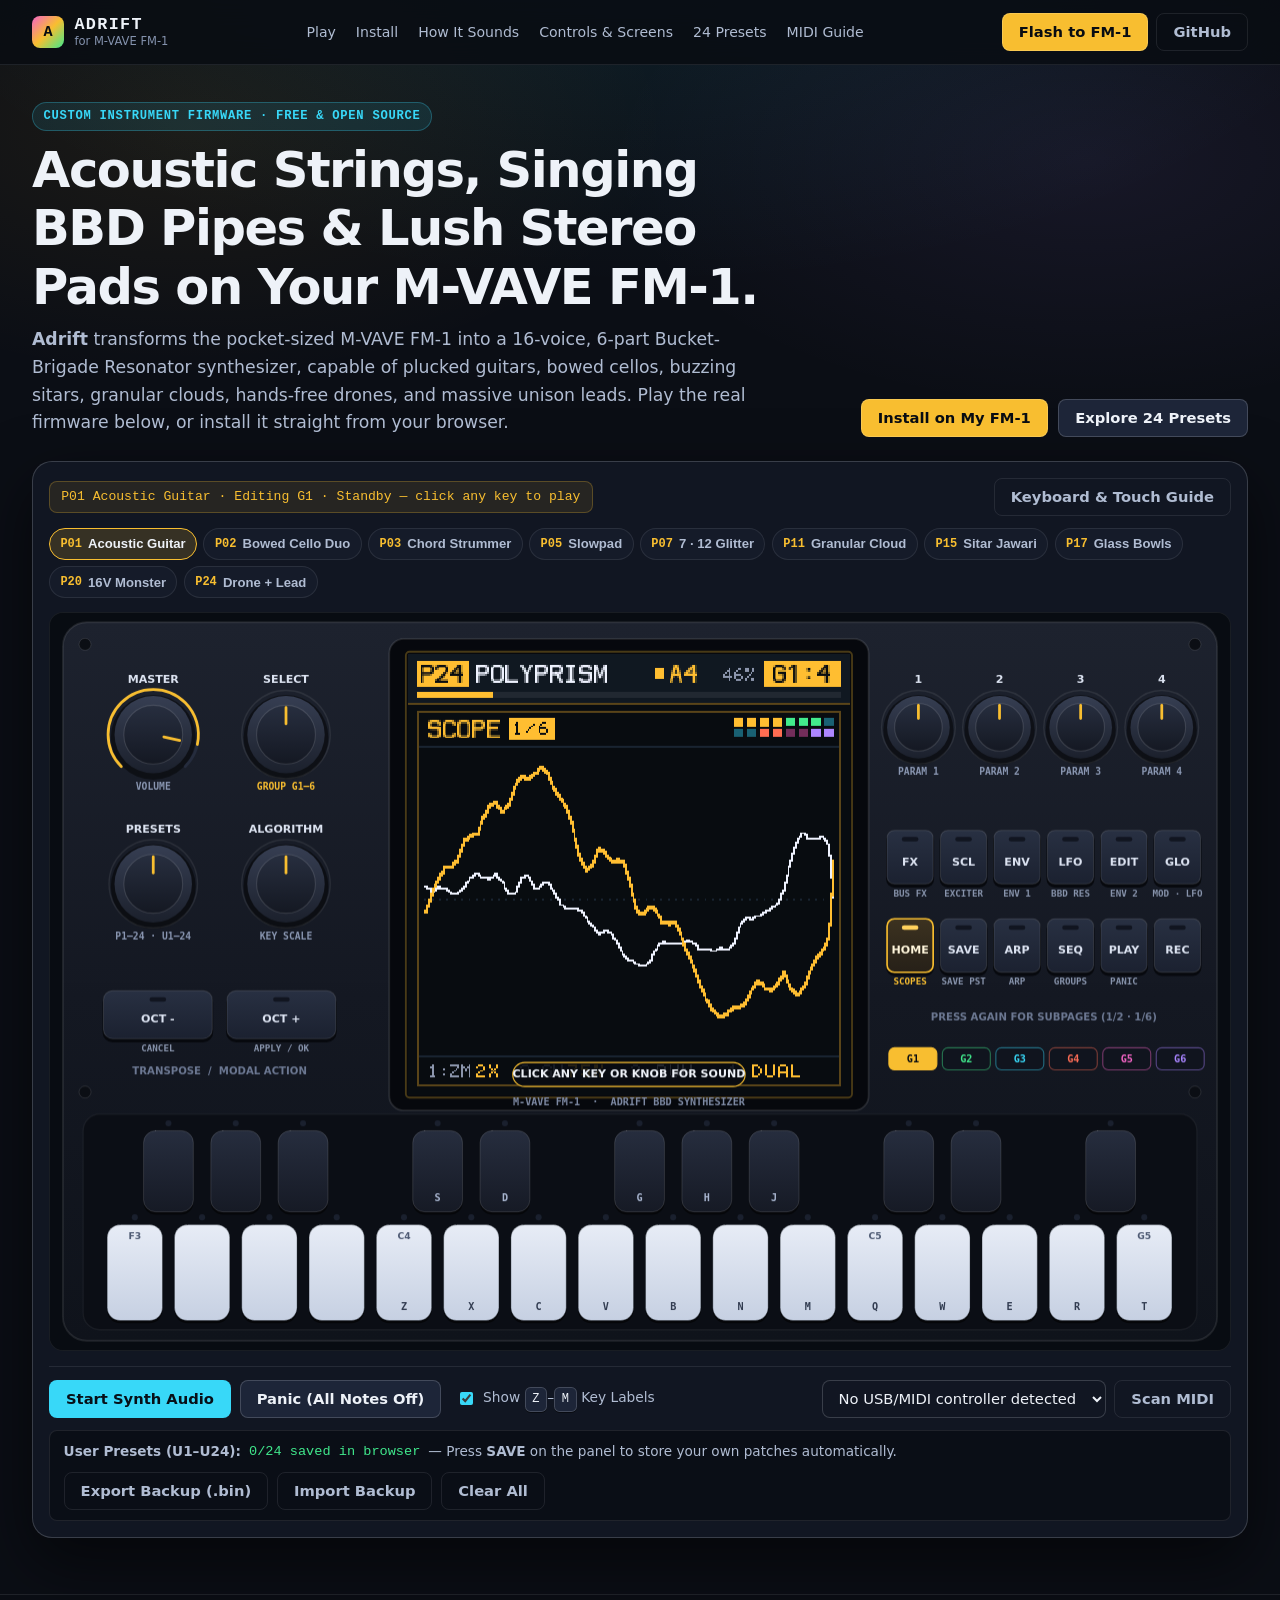
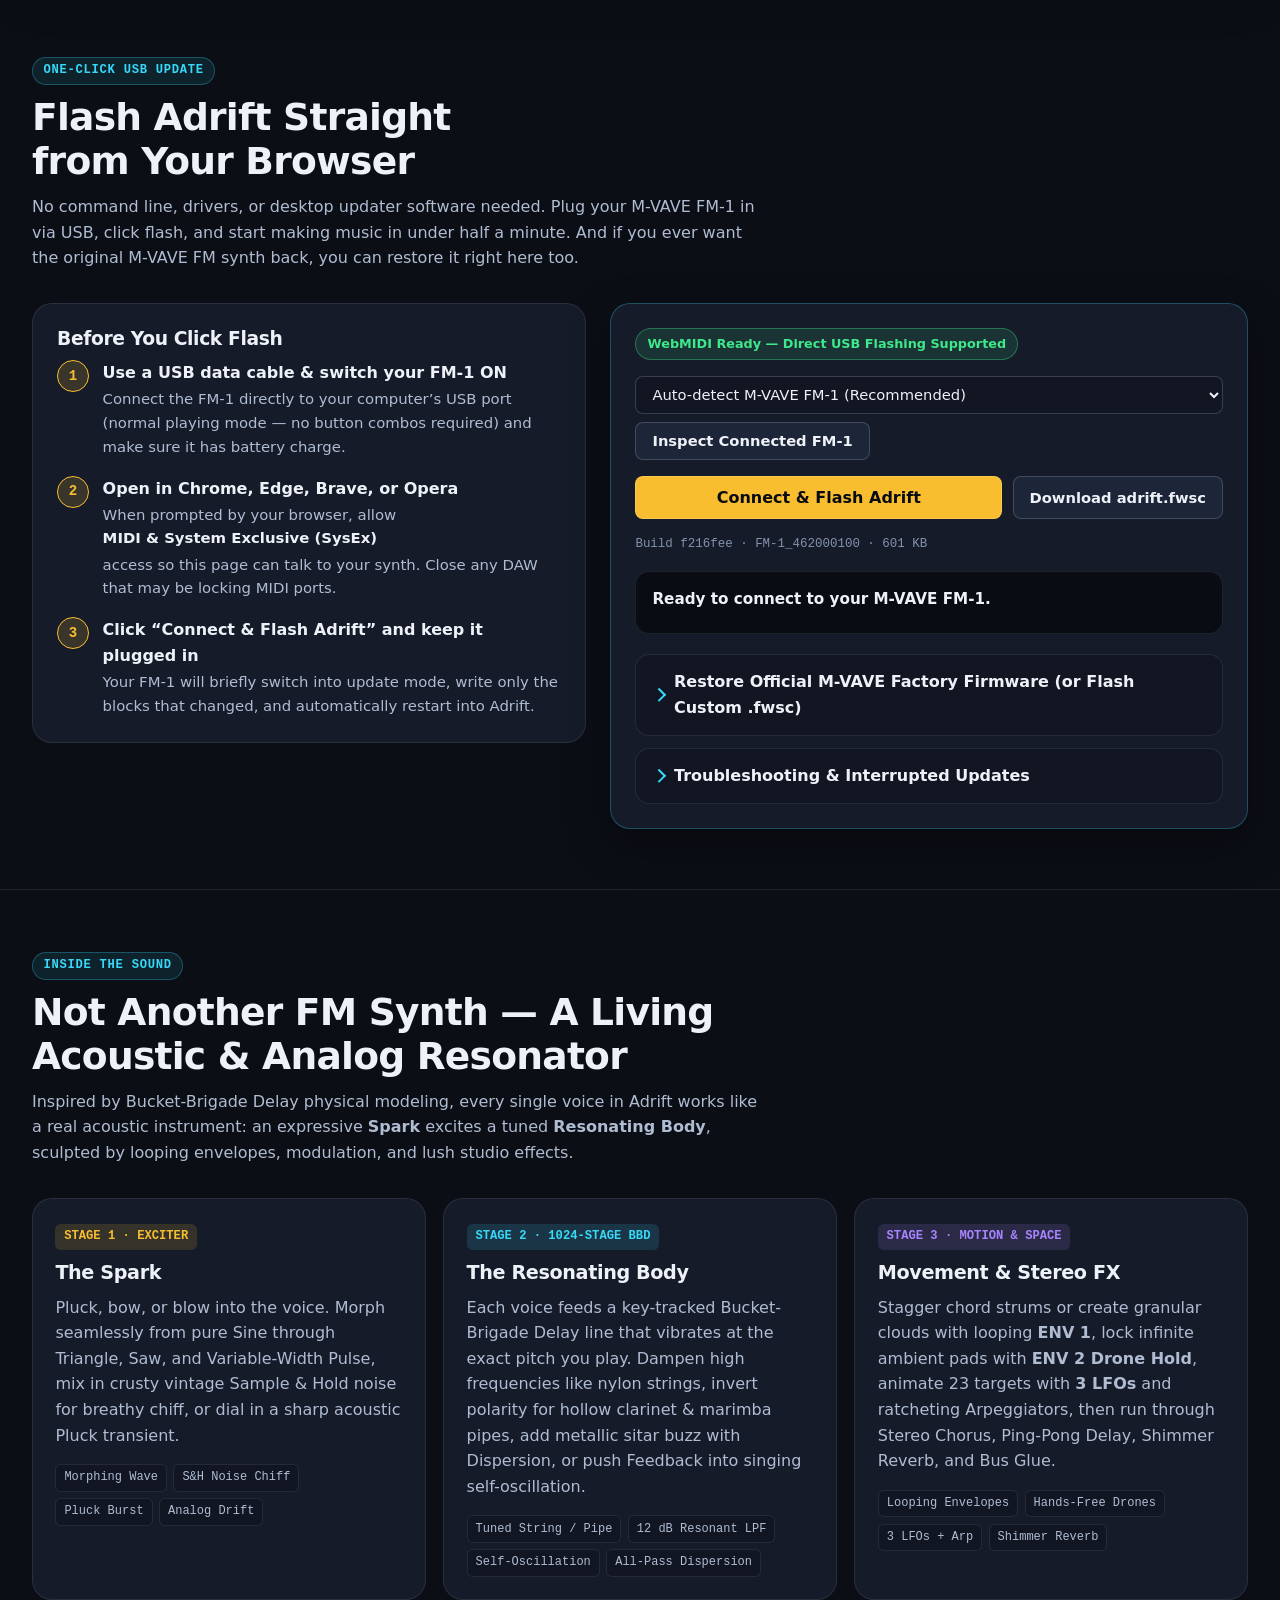
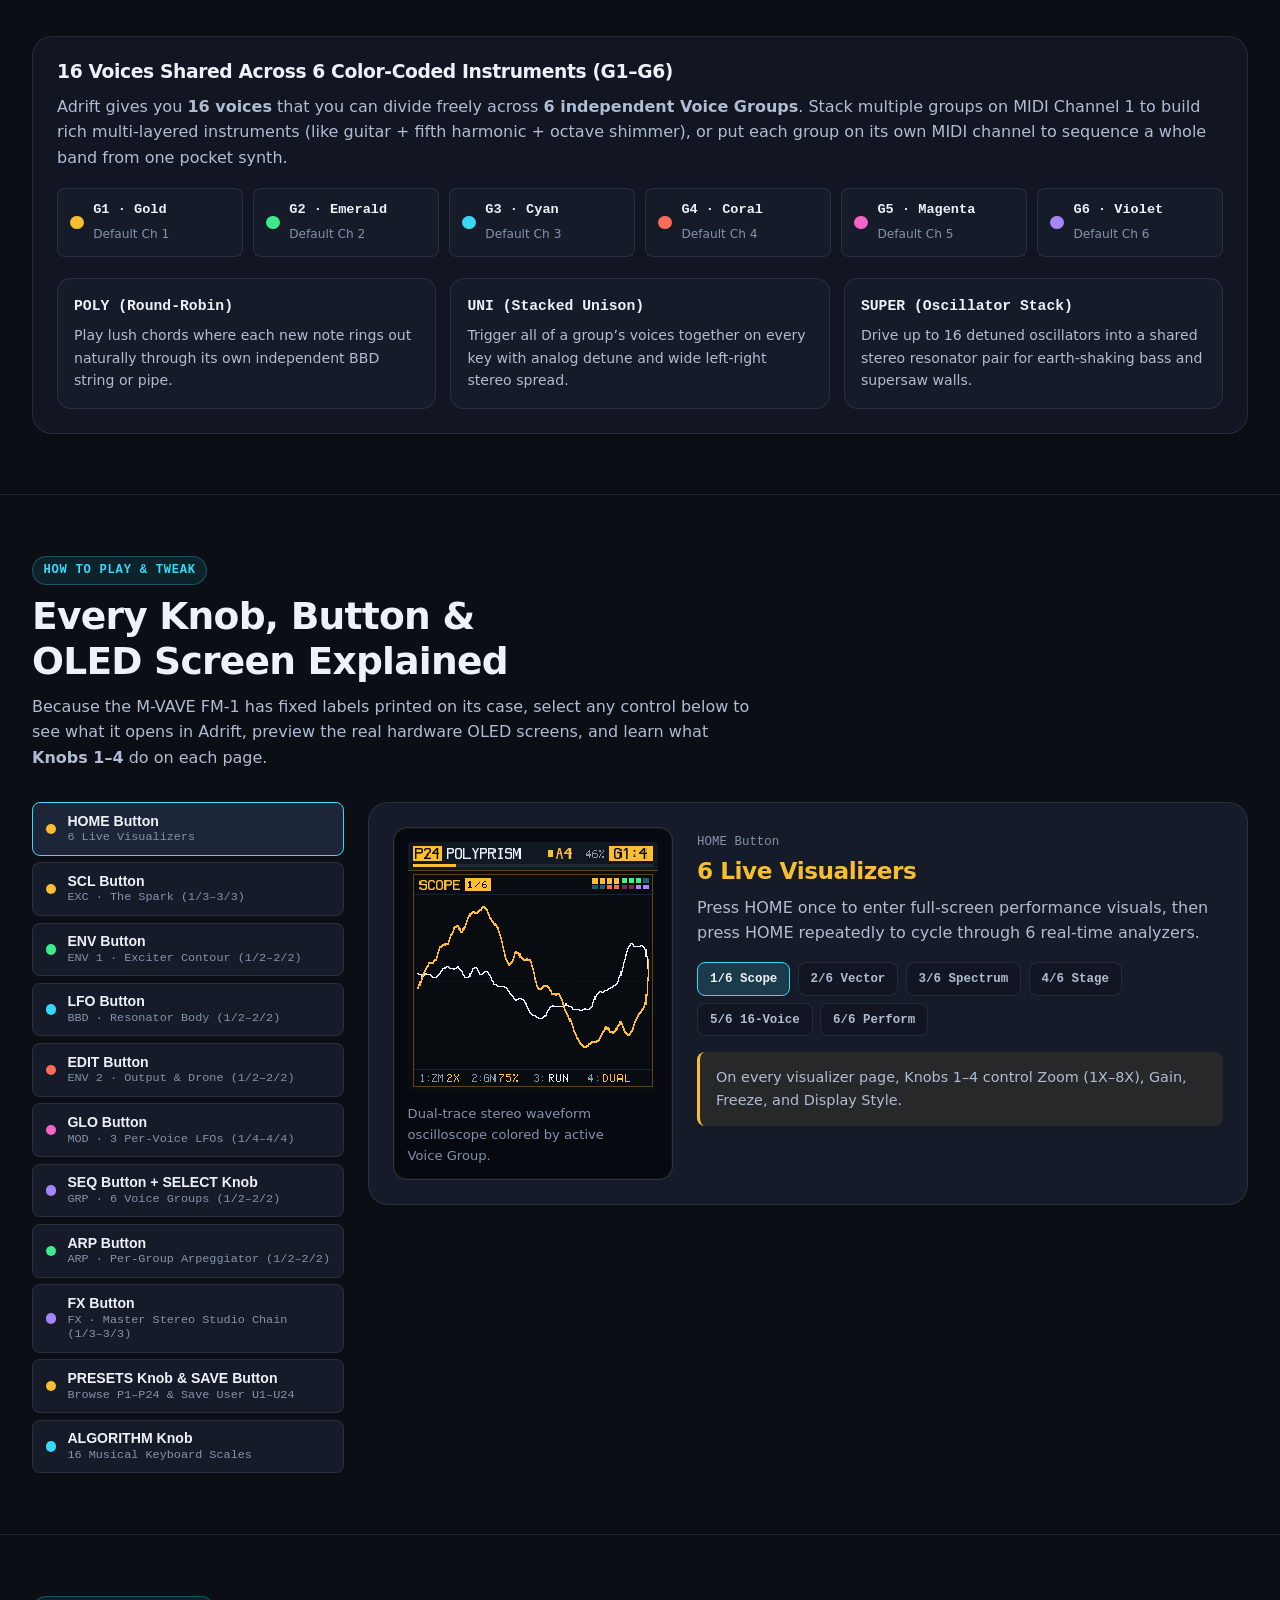
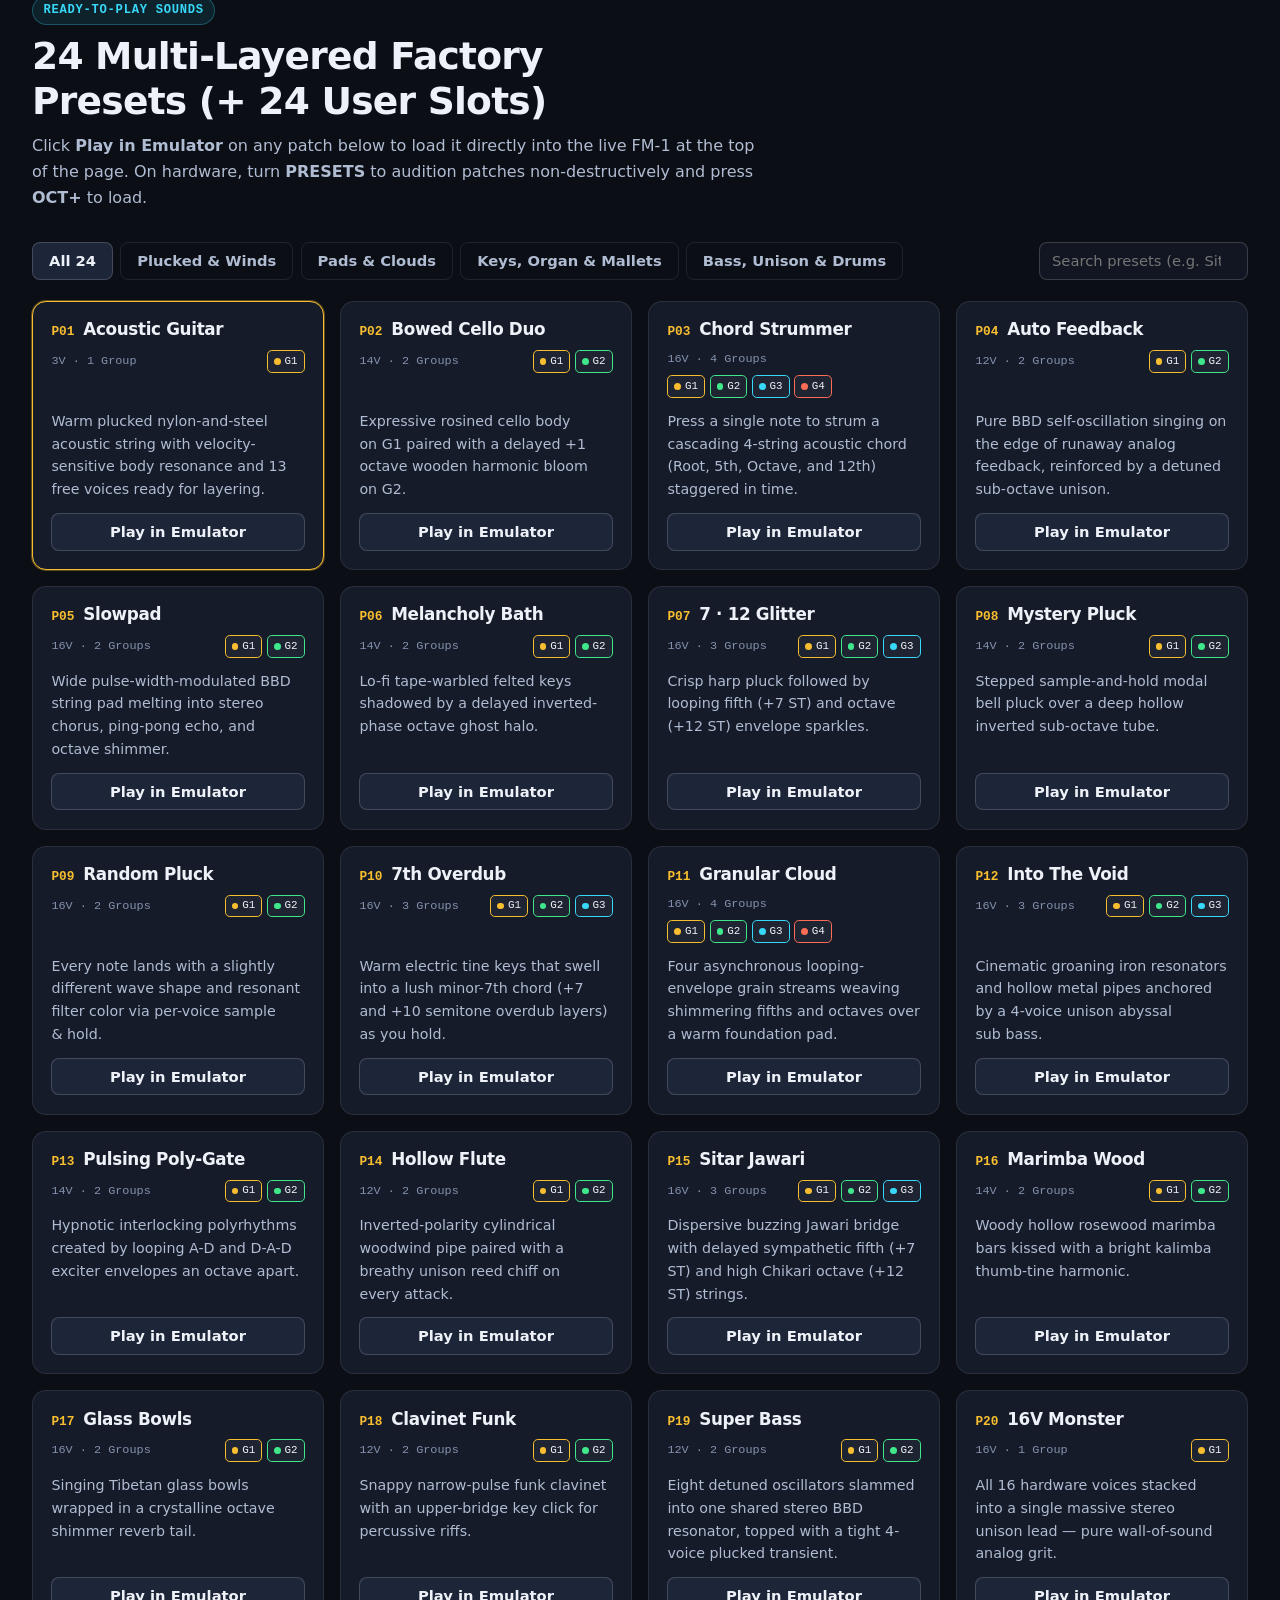
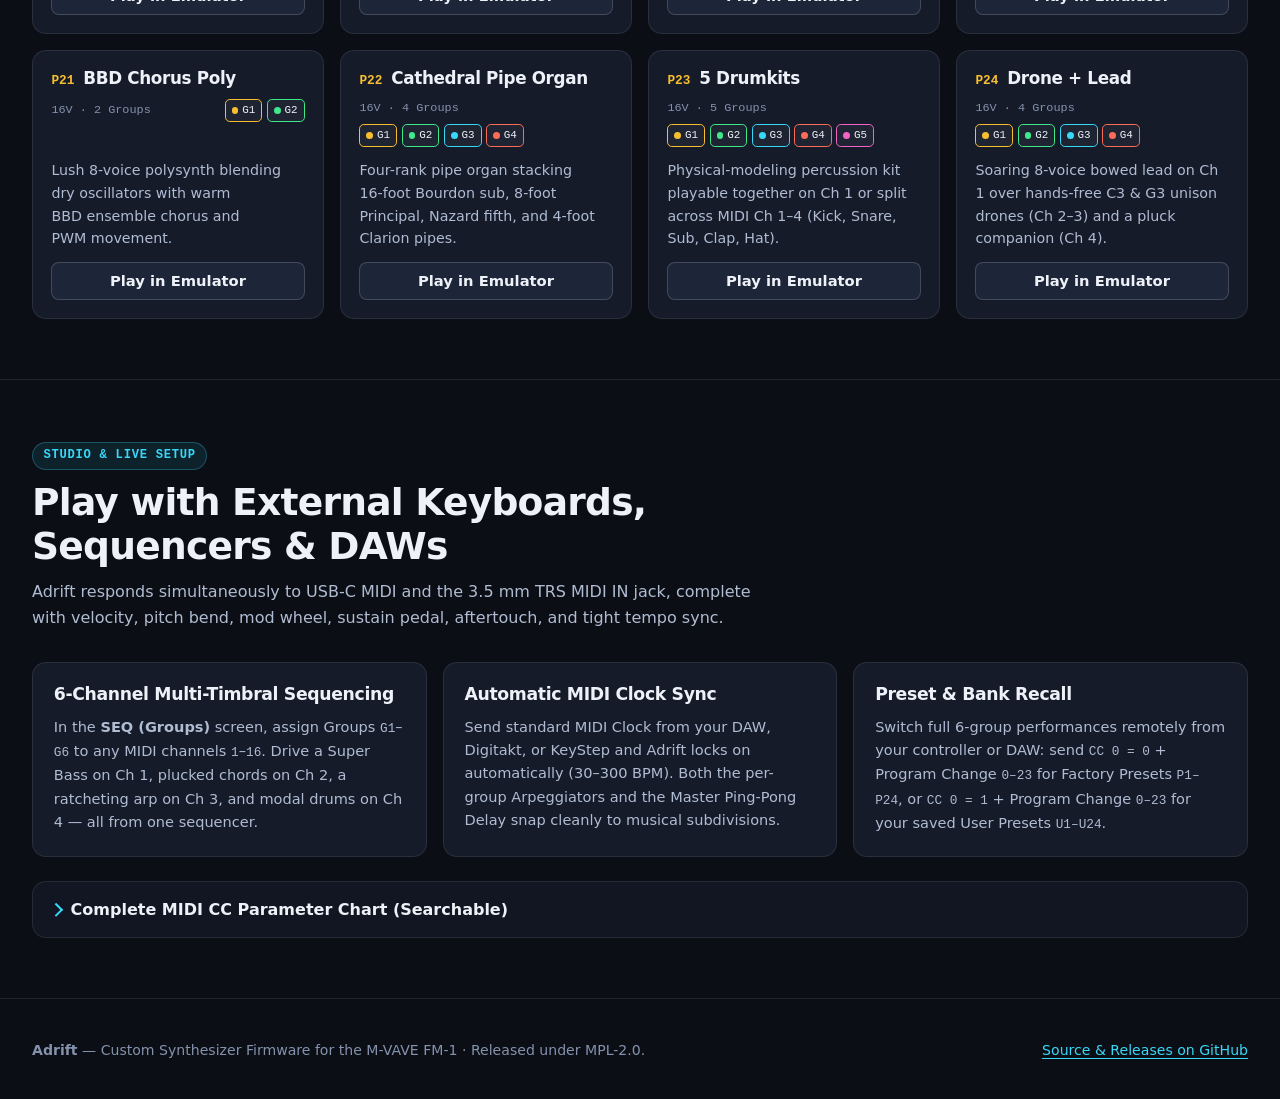
==== commit 13294a52: "Deploy website from main @ f216fee" ====
--- a/index.html
+++ b/index.html
@@ -48,7 +48,7 @@
             <span class="eyebrow">Custom Instrument Firmware · Free &amp; Open Source</span>
             <h1 id="main-title" tabindex="-1">Acoustic Strings, Singing BBD Pipes &amp; Lush Stereo Pads on Your M-VAVE FM-1.</h1>
             <p class="hero-lead">
-              <strong>Adrift</strong> transforms the pocket-sized M-VAVE FM-1 into a 16-voice, 6-part Bucket-Brigade Resonator synthesizer — capable of plucked guitars, bowed cellos, buzzing sitars, granular clouds, hands-free drones, and massive unison leads. Play the real firmware below, or install it straight from your browser.
+              <strong>Adrift</strong> transforms the pocket-sized M-VAVE FM-1 into a 16-voice, 6-part Bucket-Brigade Resonator synthesizer, capable of plucked guitars, bowed cellos, buzzing sitars, granular clouds, hands-free drones, and massive unison leads. Play the real firmware below, or install it straight from your browser.
             </p>
           </div>
           <div class="hero-cta-box">
--- a/css/style.css
+++ b/css/style.css
@@ -195,7 +195,7 @@
   inline-size: 2rem;
   block-size: 2rem;
   border-radius: 0.5rem;
-  background: linear-gradient(135deg, var(--g1-gold), var(--g4-coral) 55%, var(--g6-violet));
+  background: linear-gradient(135deg, var(--g5-magenta), var(--g1-gold), var(--g2-emerald));
   color: #080C12;
   font-family: var(--font-mono);
   font-weight: 800;
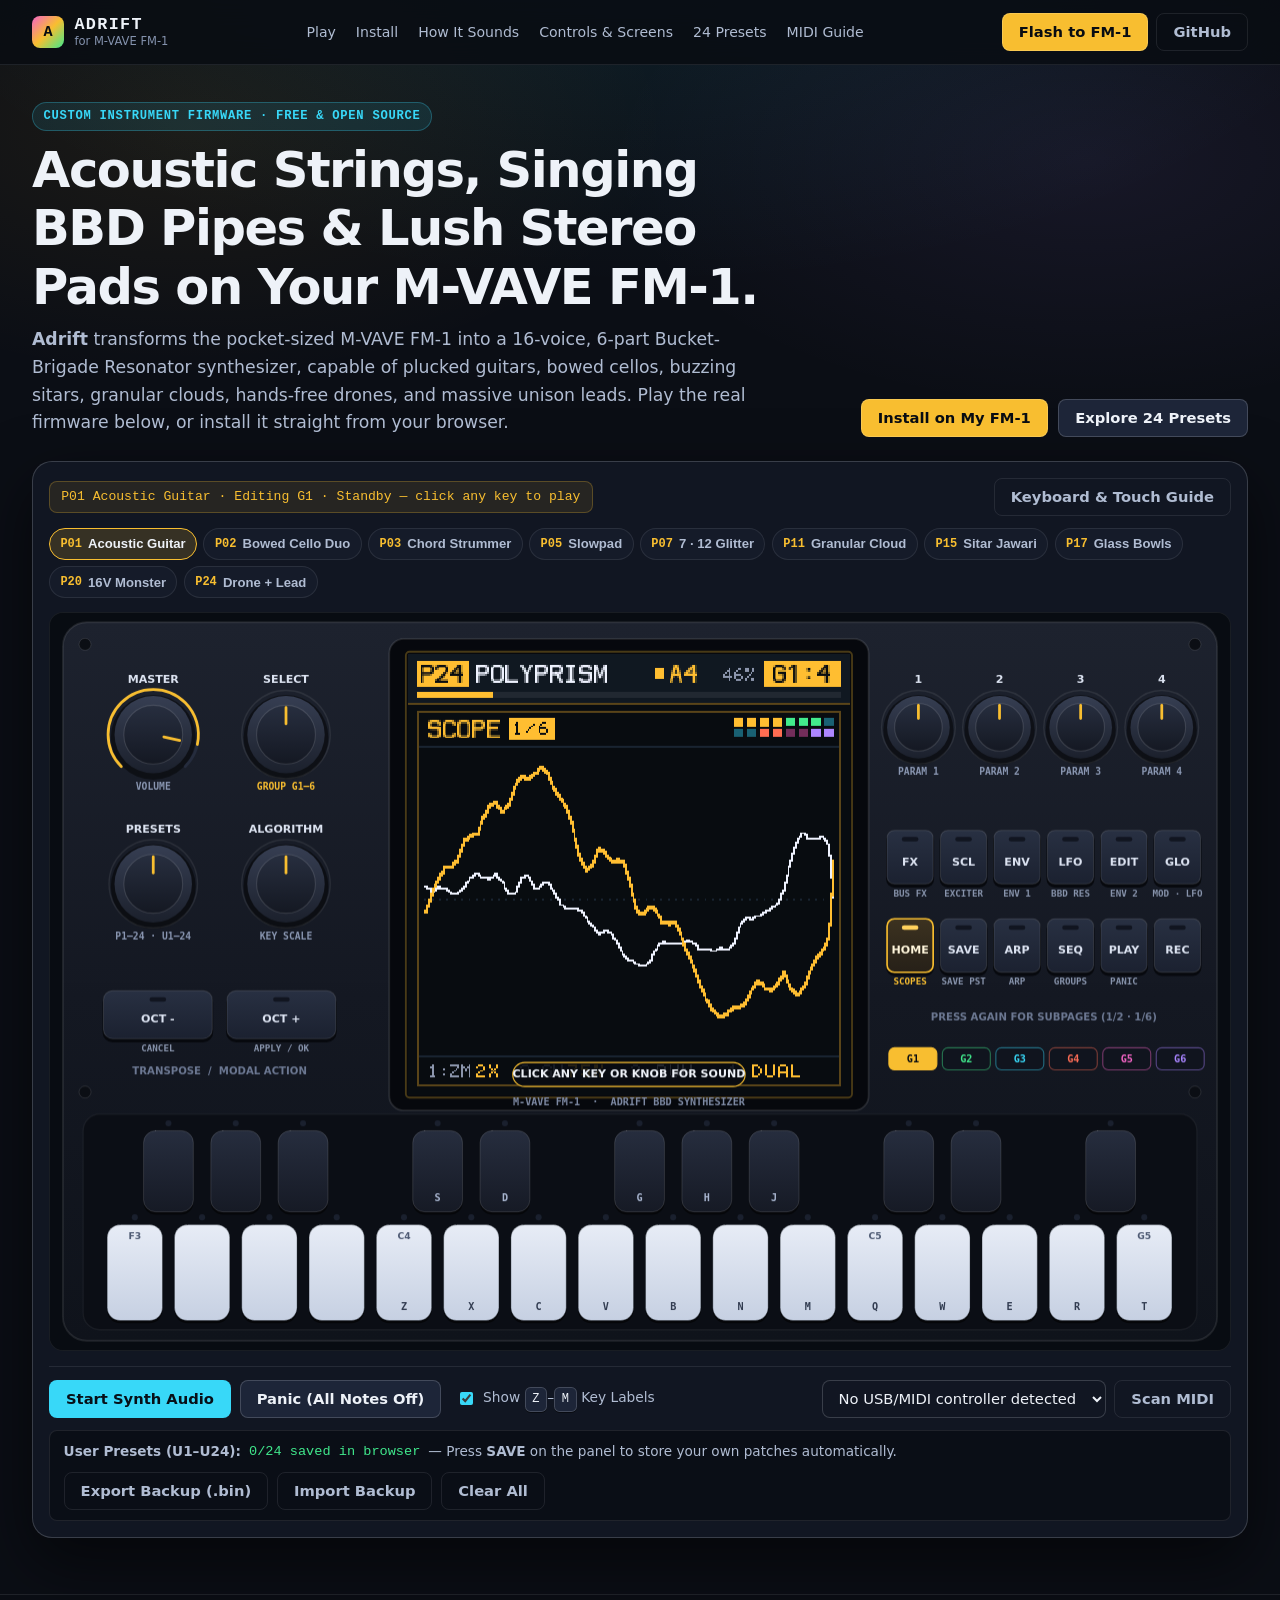
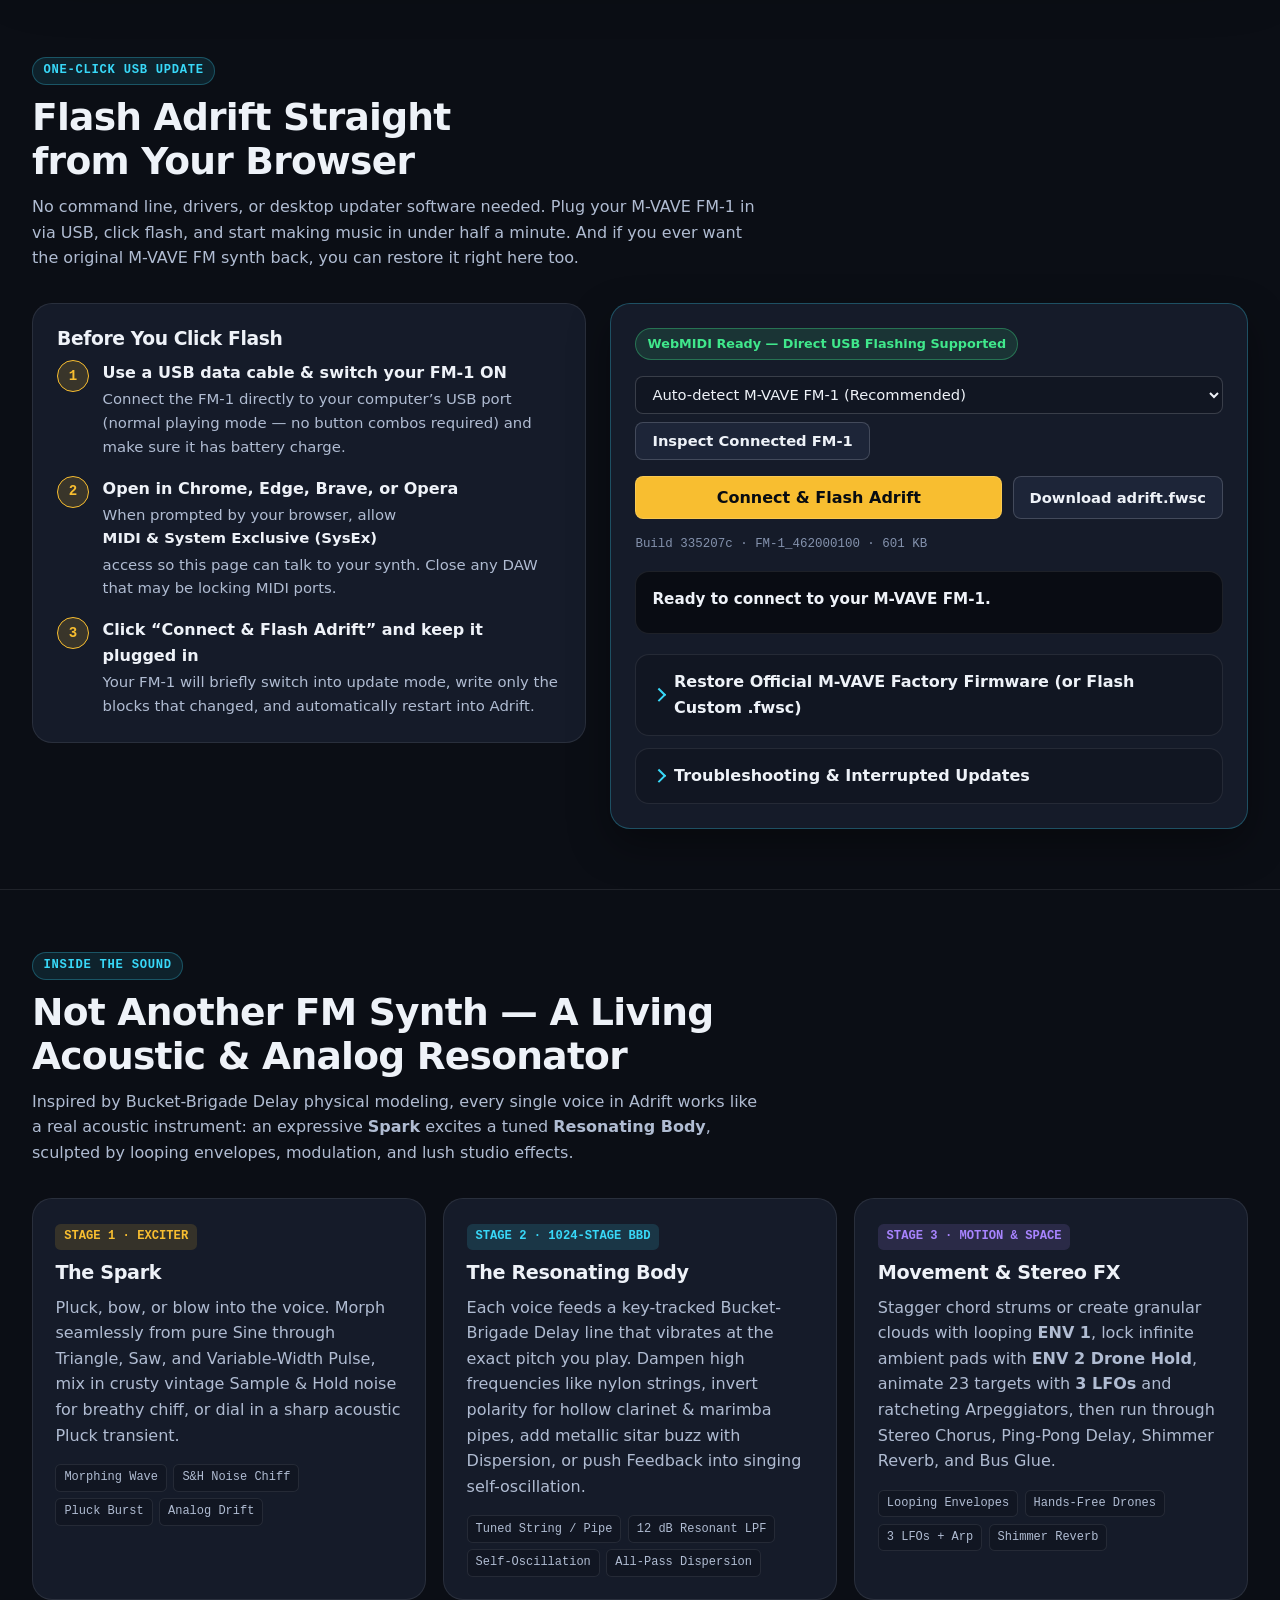
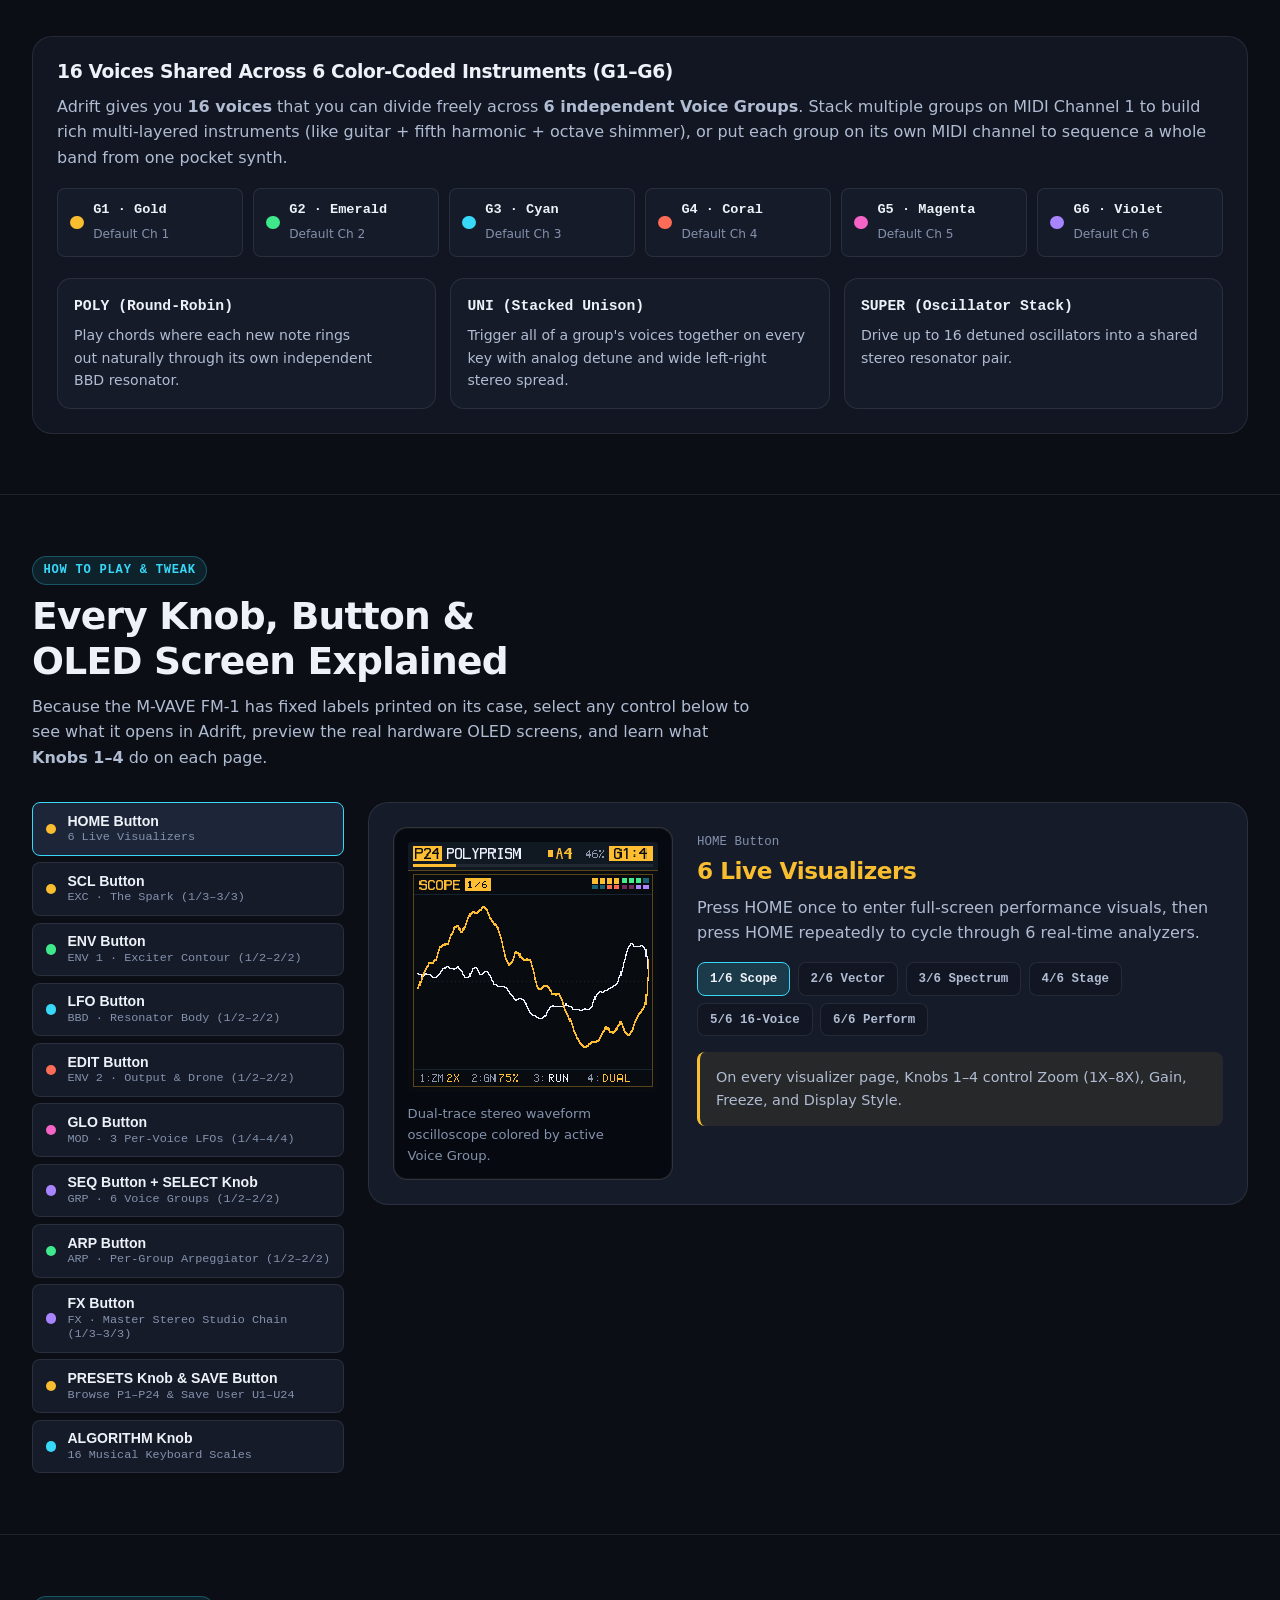
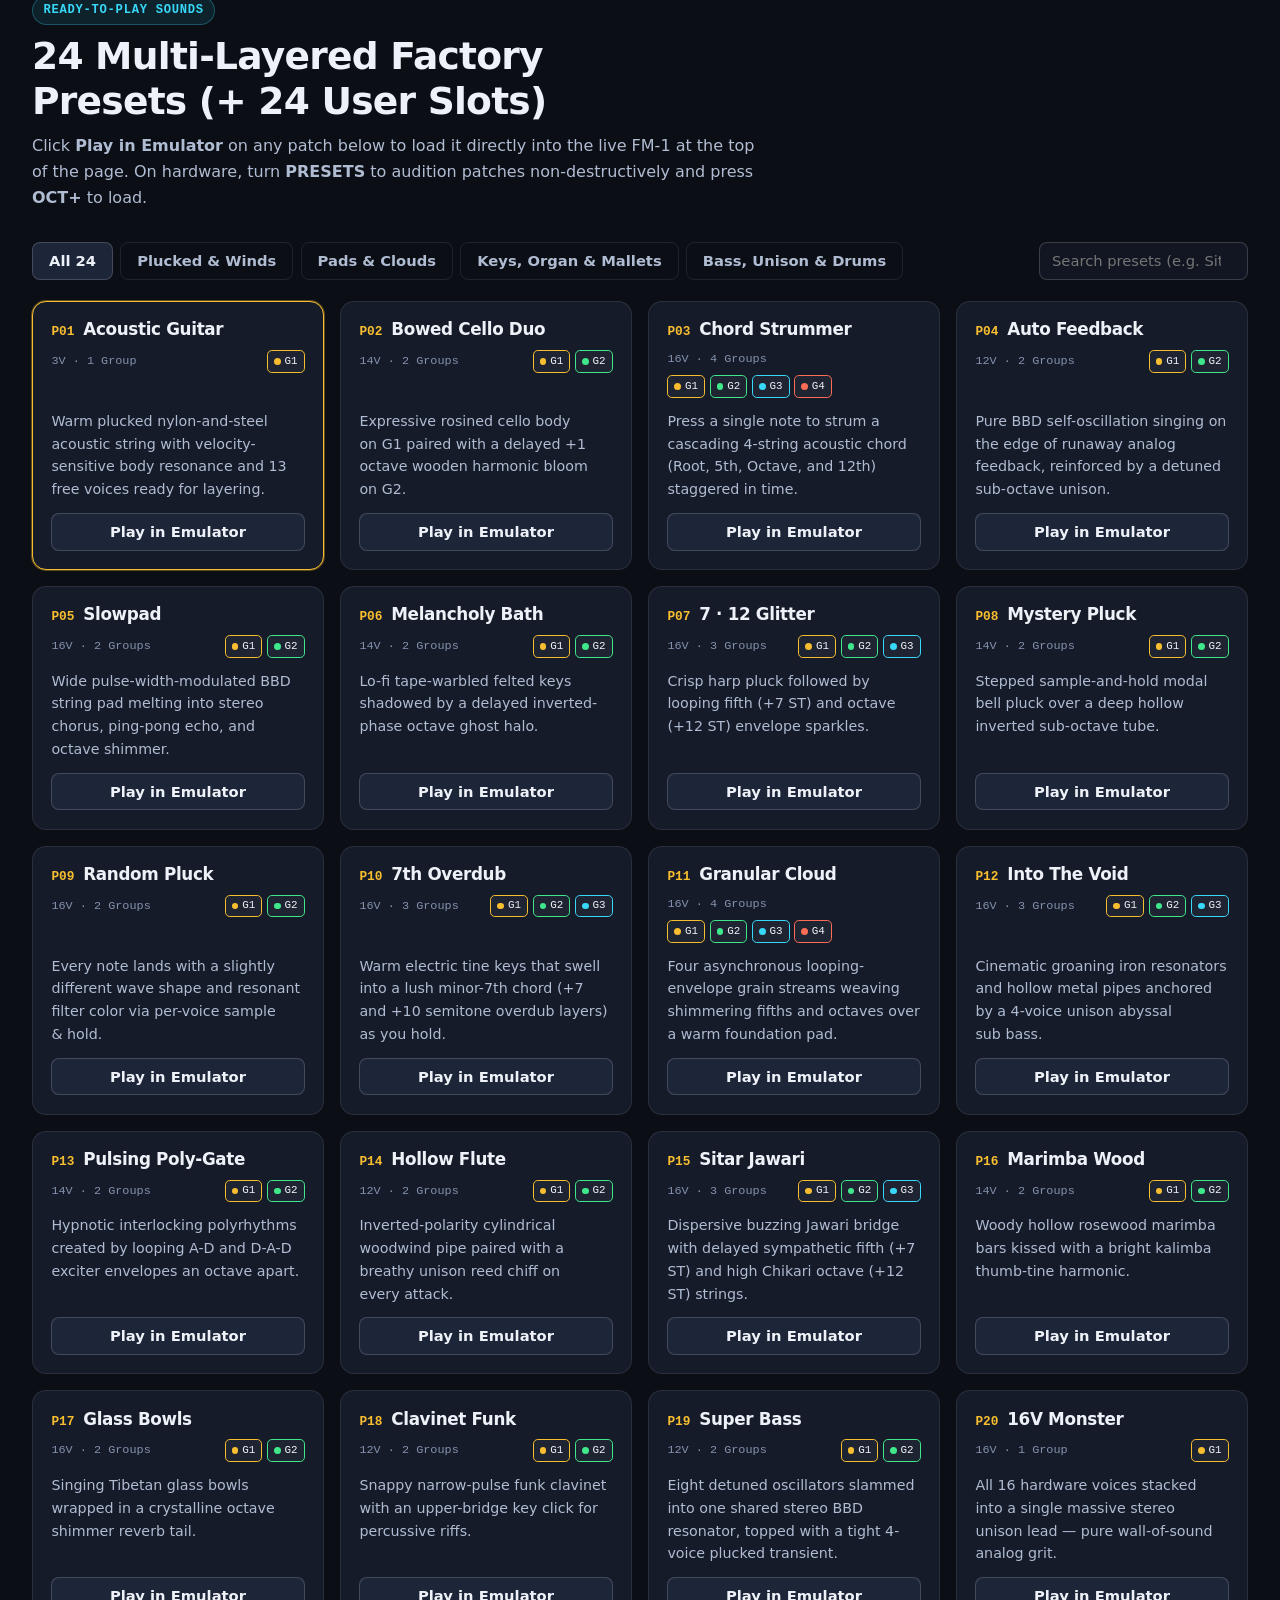
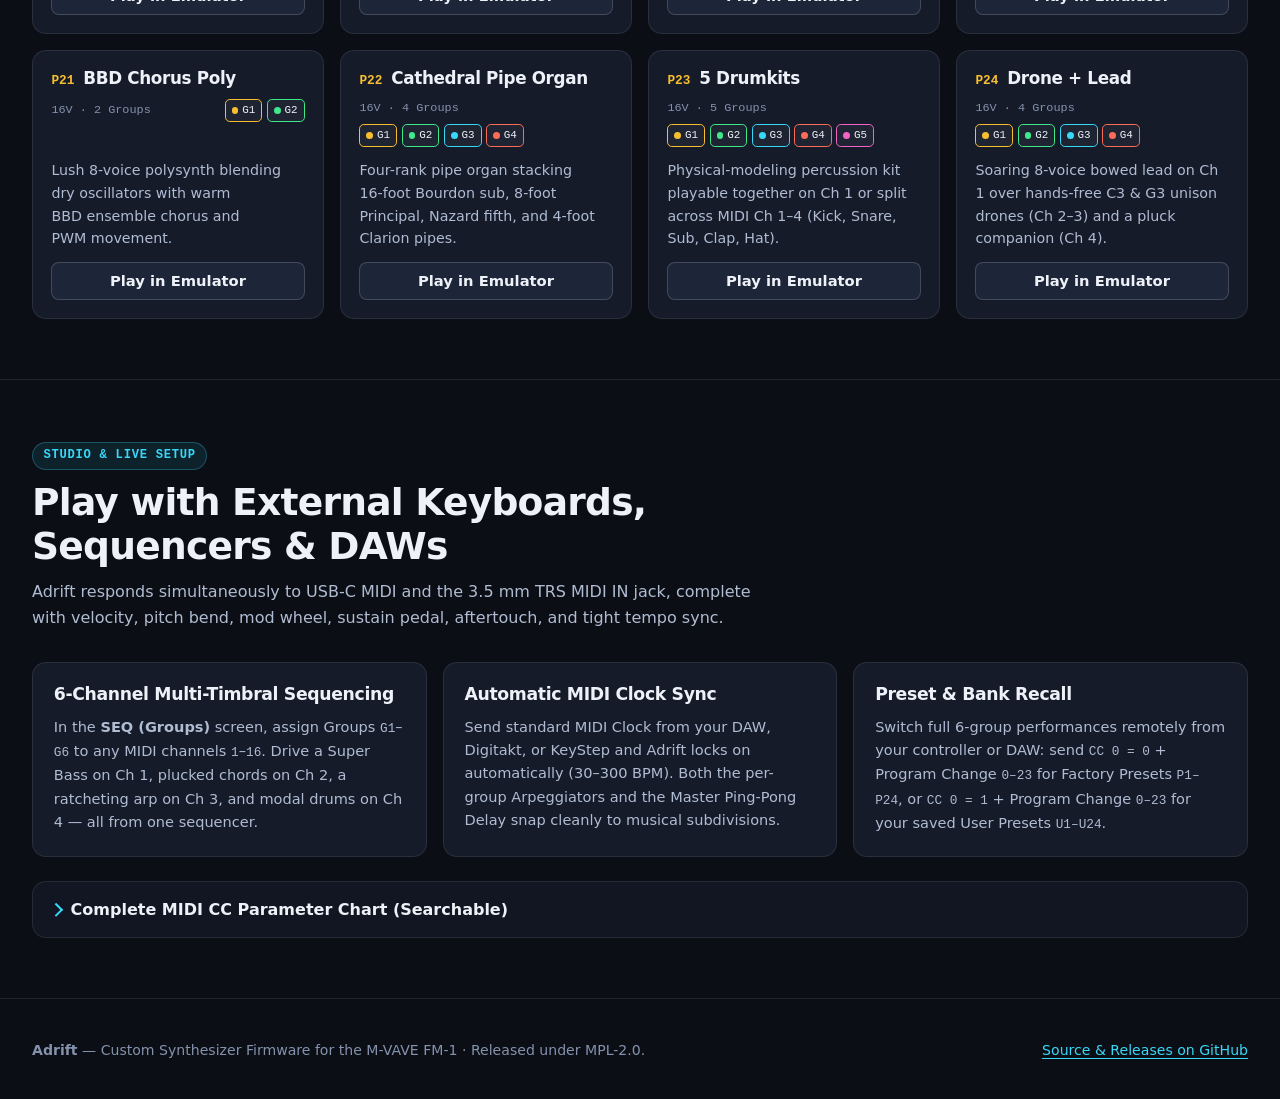
==== commit e4ea6d09: "Deploy website from main @ 335207c" ====
--- a/index.html
+++ b/index.html
@@ -324,15 +324,15 @@
           <div class="modes-trio">
             <div class="mode-box">
               <h4>POLY (Round-Robin)</h4>
-              <p>Play lush chords where each new note rings out naturally through its own independent BBD string or pipe.</p>
+              <p>Play chords where each new note rings out naturally through its own independent BBD resonator.</p>
             </div>
             <div class="mode-box">
               <h4>UNI (Stacked Unison)</h4>
-              <p>Trigger all of a group’s voices together on every key with analog detune and wide left-right stereo spread.</p>
+              <p>Trigger all of a group's voices together on every key with analog detune and wide left-right stereo spread.</p>
             </div>
             <div class="mode-box">
               <h4>SUPER (Oscillator Stack)</h4>
-              <p>Drive up to 16 detuned oscillators into a shared stereo resonator pair for earth-shaking bass and supersaw walls.</p>
+              <p>Drive up to 16 detuned oscillators into a shared stereo resonator pair.</p>
             </div>
           </div>
         </div>
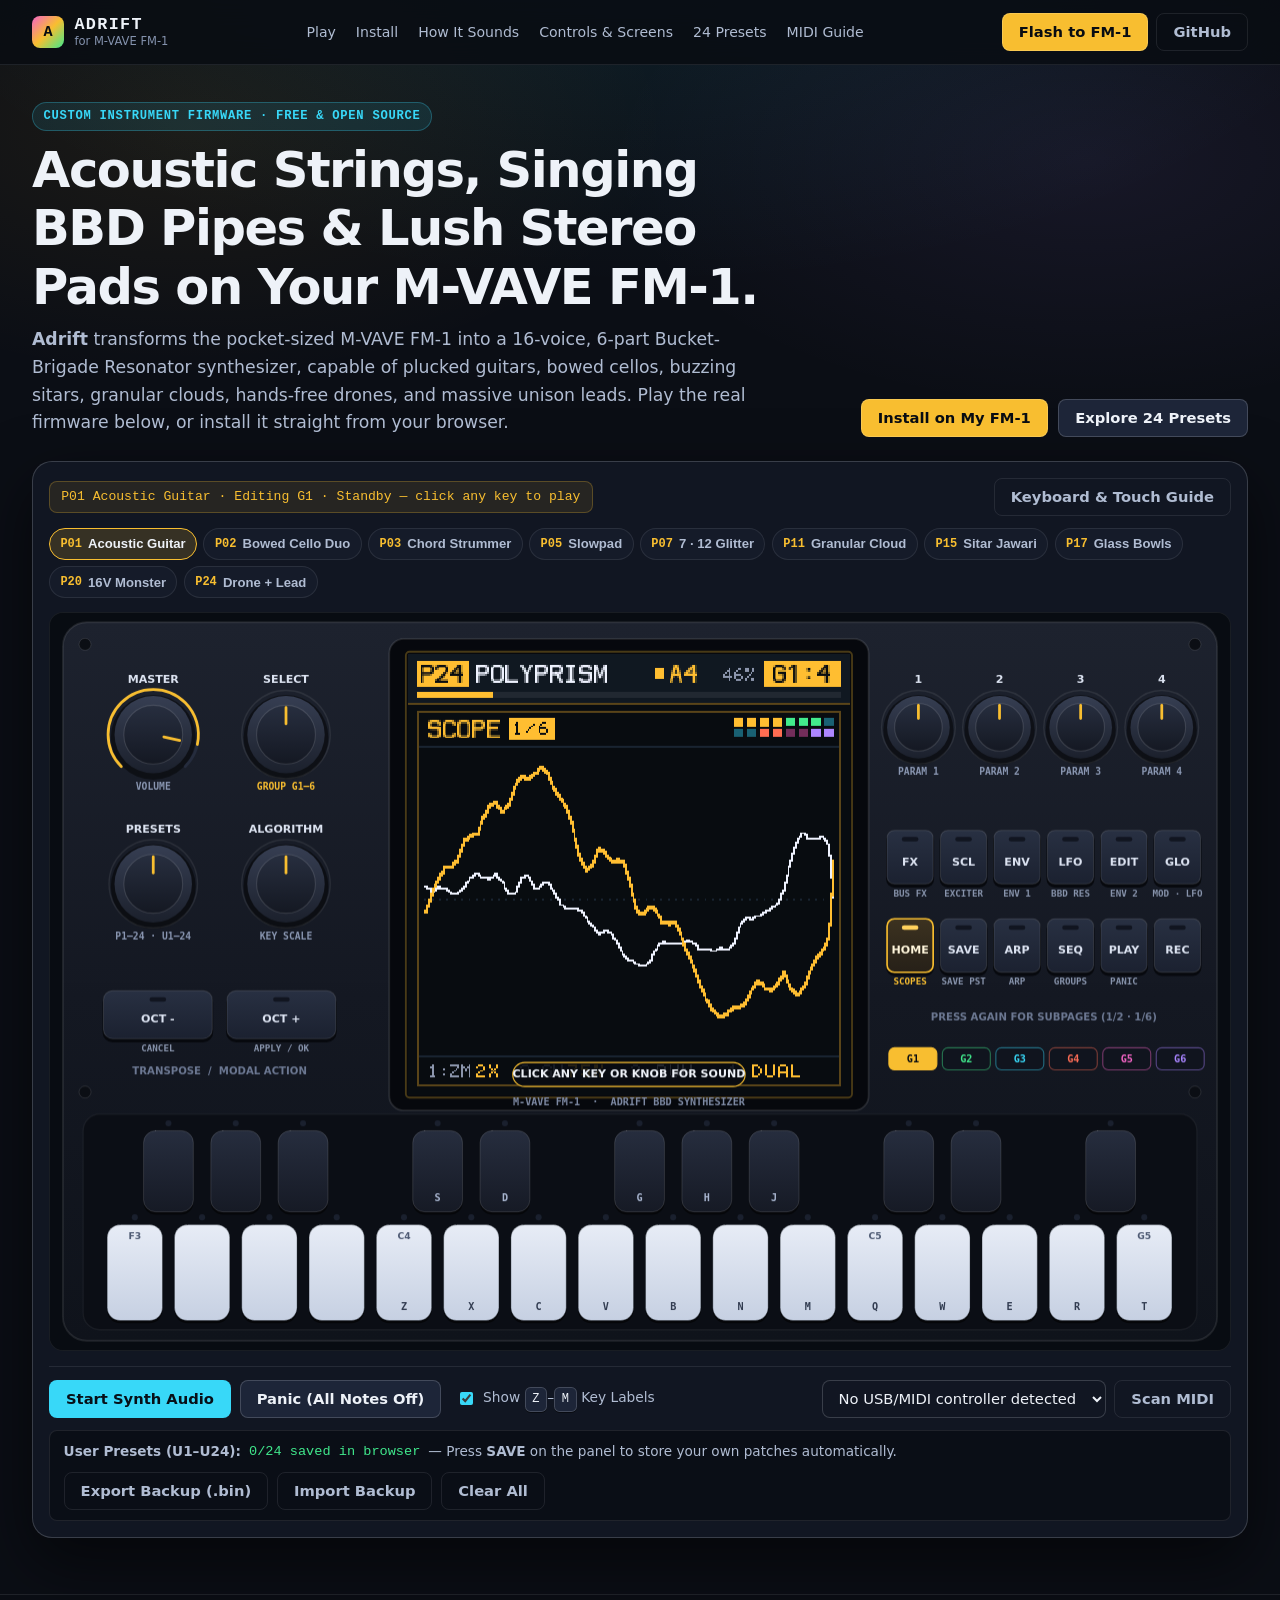
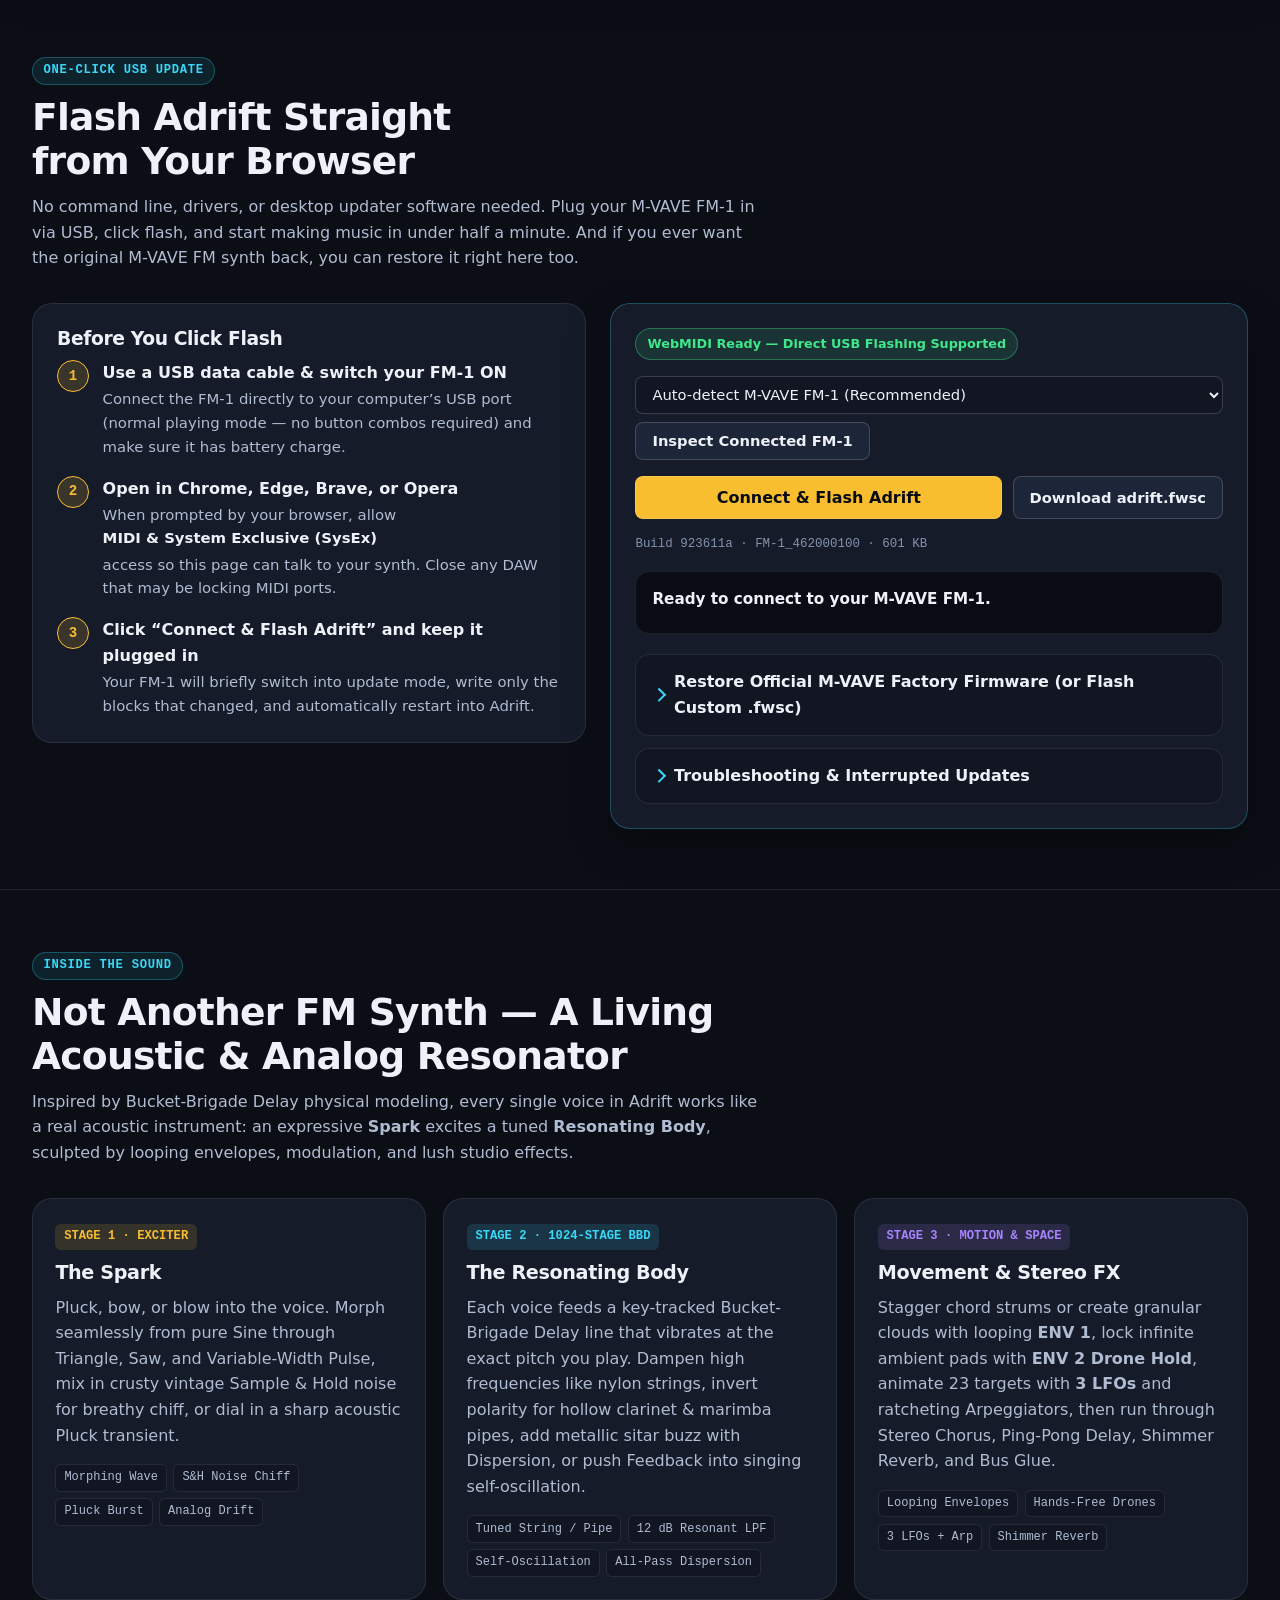
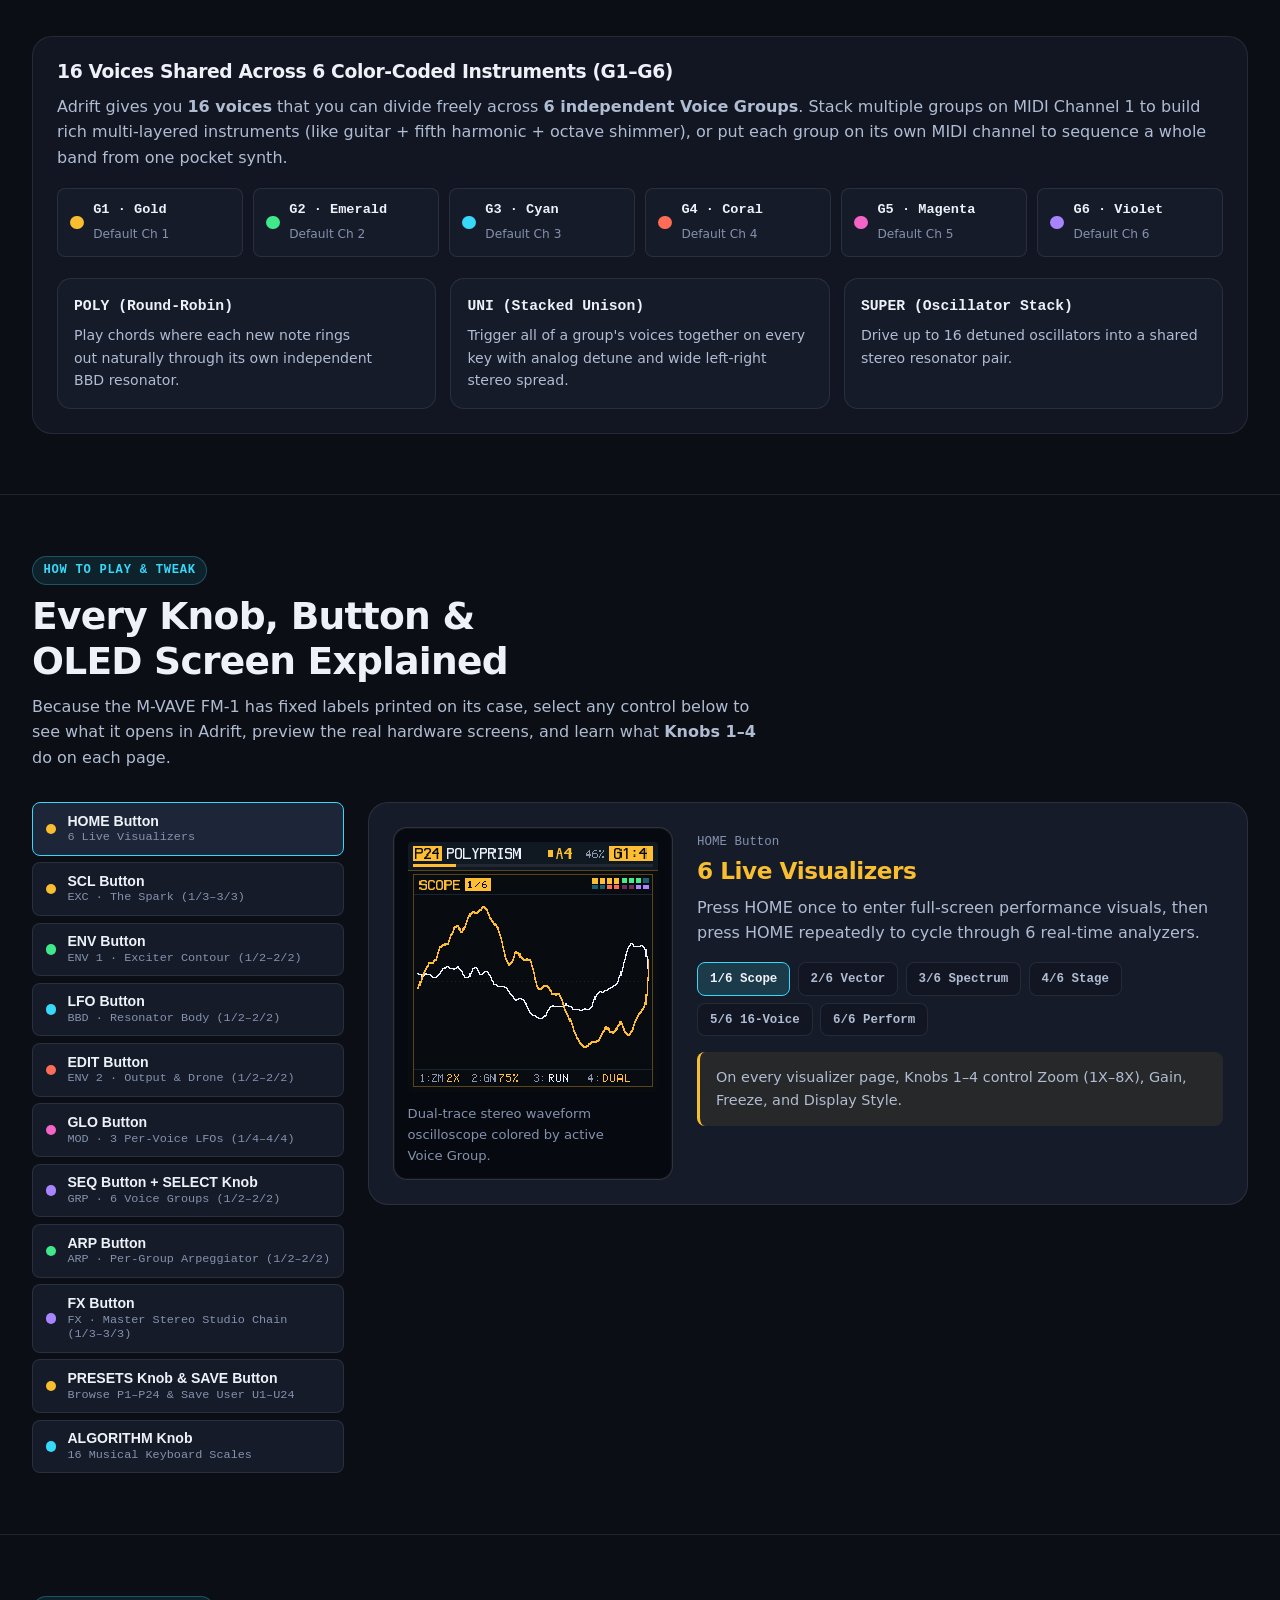
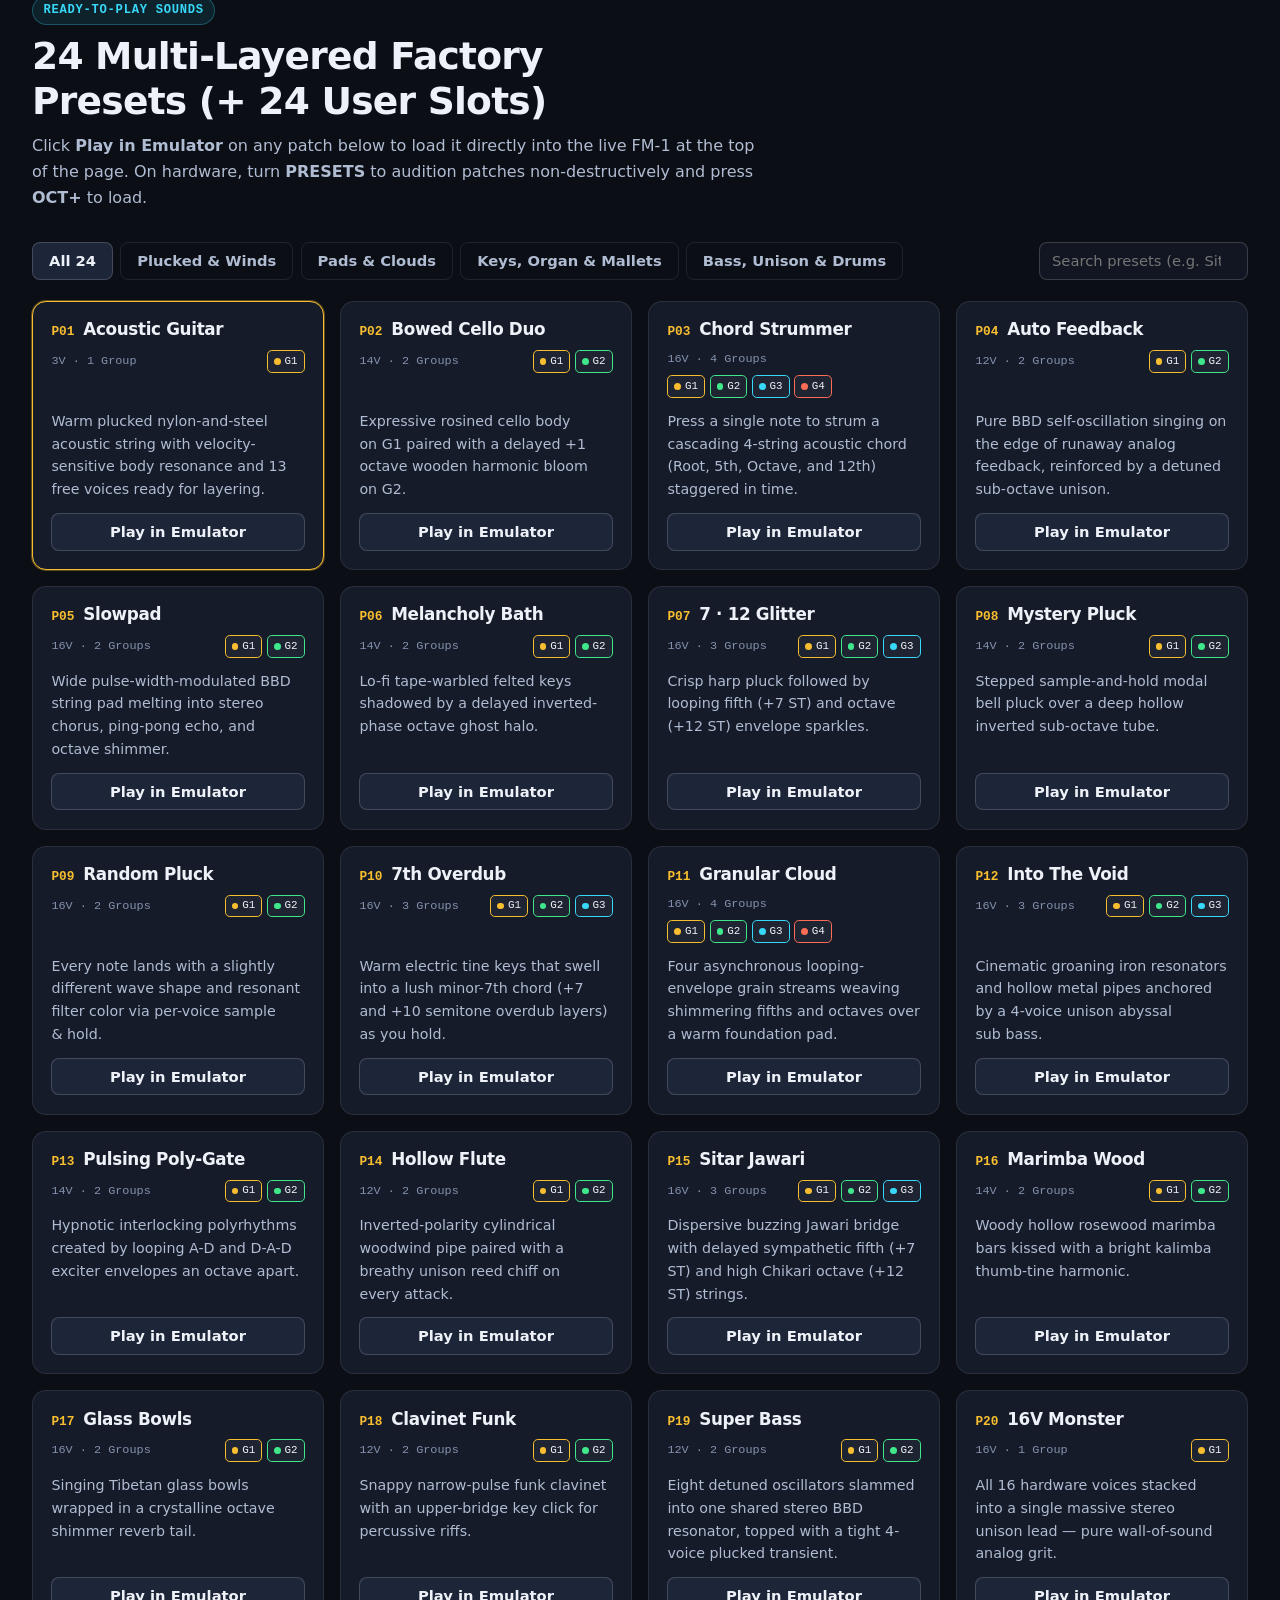
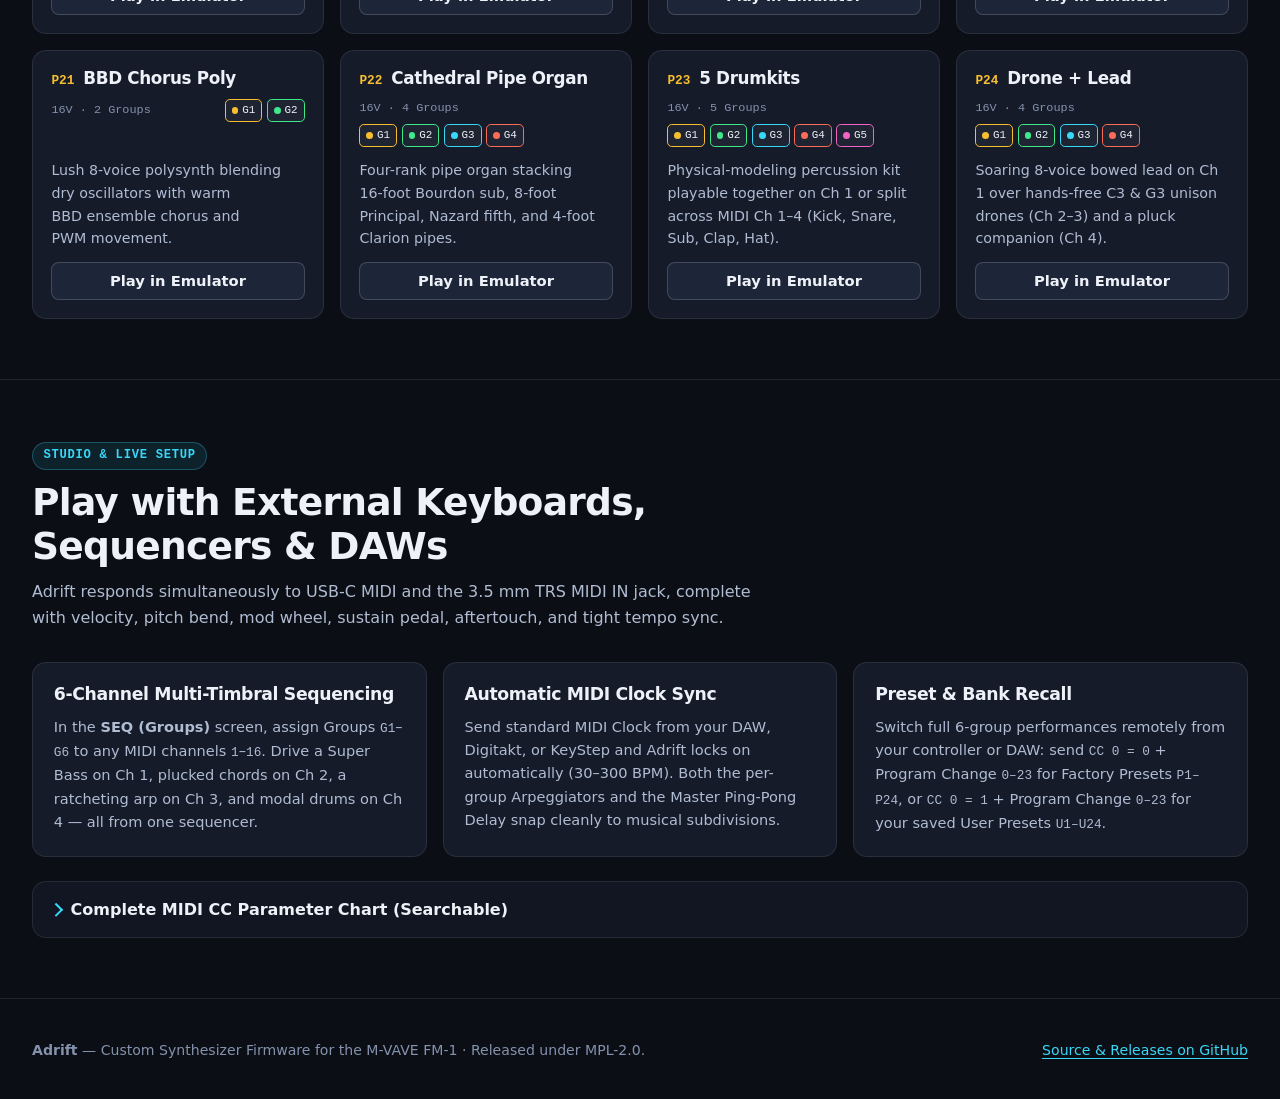
==== commit 5e3db0f9: "Deploy website from main @ 923611a" ====
--- a/index.html
+++ b/index.html
@@ -77,7 +77,7 @@
               width="1280"
               height="800"
               tabindex="0"
-              aria-label="Interactive M-VAVE FM-1 front panel: click or touch the 27 keys at the bottom to play notes, drag knobs up and down to shape the sound, or press panel buttons to switch OLED screens."
+              aria-label="Interactive M-VAVE FM-1 front panel: click or touch the 27 keys at the bottom to play notes, drag knobs up and down to shape the sound, or press panel buttons to switch screens."
             ></canvas>
           </div>
 
@@ -346,7 +346,7 @@
           <span class="eyebrow">How to Play &amp; Tweak</span>
           <h2>Every Knob, Button &amp; OLED Screen Explained</h2>
           <p>
-            Because the M-VAVE FM-1 has fixed labels printed on its case, select any control below to see what it opens in Adrift, preview the real hardware OLED screens, and learn what <strong>Knobs 1–4</strong> do on each page.
+            Because the M-VAVE FM-1 has fixed labels printed on its case, select any control below to see what it opens in Adrift, preview the real hardware screens, and learn what <strong>Knobs 1–4</strong> do on each page.
           </p>
         </div>
 
--- a/css/style.css
+++ b/css/style.css
@@ -1,5 +1,5 @@
 /* SPDX-License-Identifier: MPL-2.0
- * Adrift Musician Website — Dark-OLED Studio Design System */
+ * Adrift Musician Website — Dark Studio Design System */
 
 :root {
   color-scheme: dark;
@@ -20,7 +20,7 @@
   --text-secondary: #B0BCD2;
   --text-muted: #8492AD;
 
-  /* Authentic Adrift 6 Voice-Group OLED Palette */
+  /* Authentic Adrift 6 Voice-Group Palette */
   --g1-gold: #F8BE30;
   --g2-emerald: #40E88C;
   --g3-cyan: #38D8F8;
@@ -997,7 +997,7 @@
   font-size: 0.88rem;
 }
 
-/* ---- Interactive Control & OLED Screen Explorer ---- */
+/* ---- Interactive Control & Screen Explorer ---- */
 
 .explorer-shell {
   container-type: inline-size;
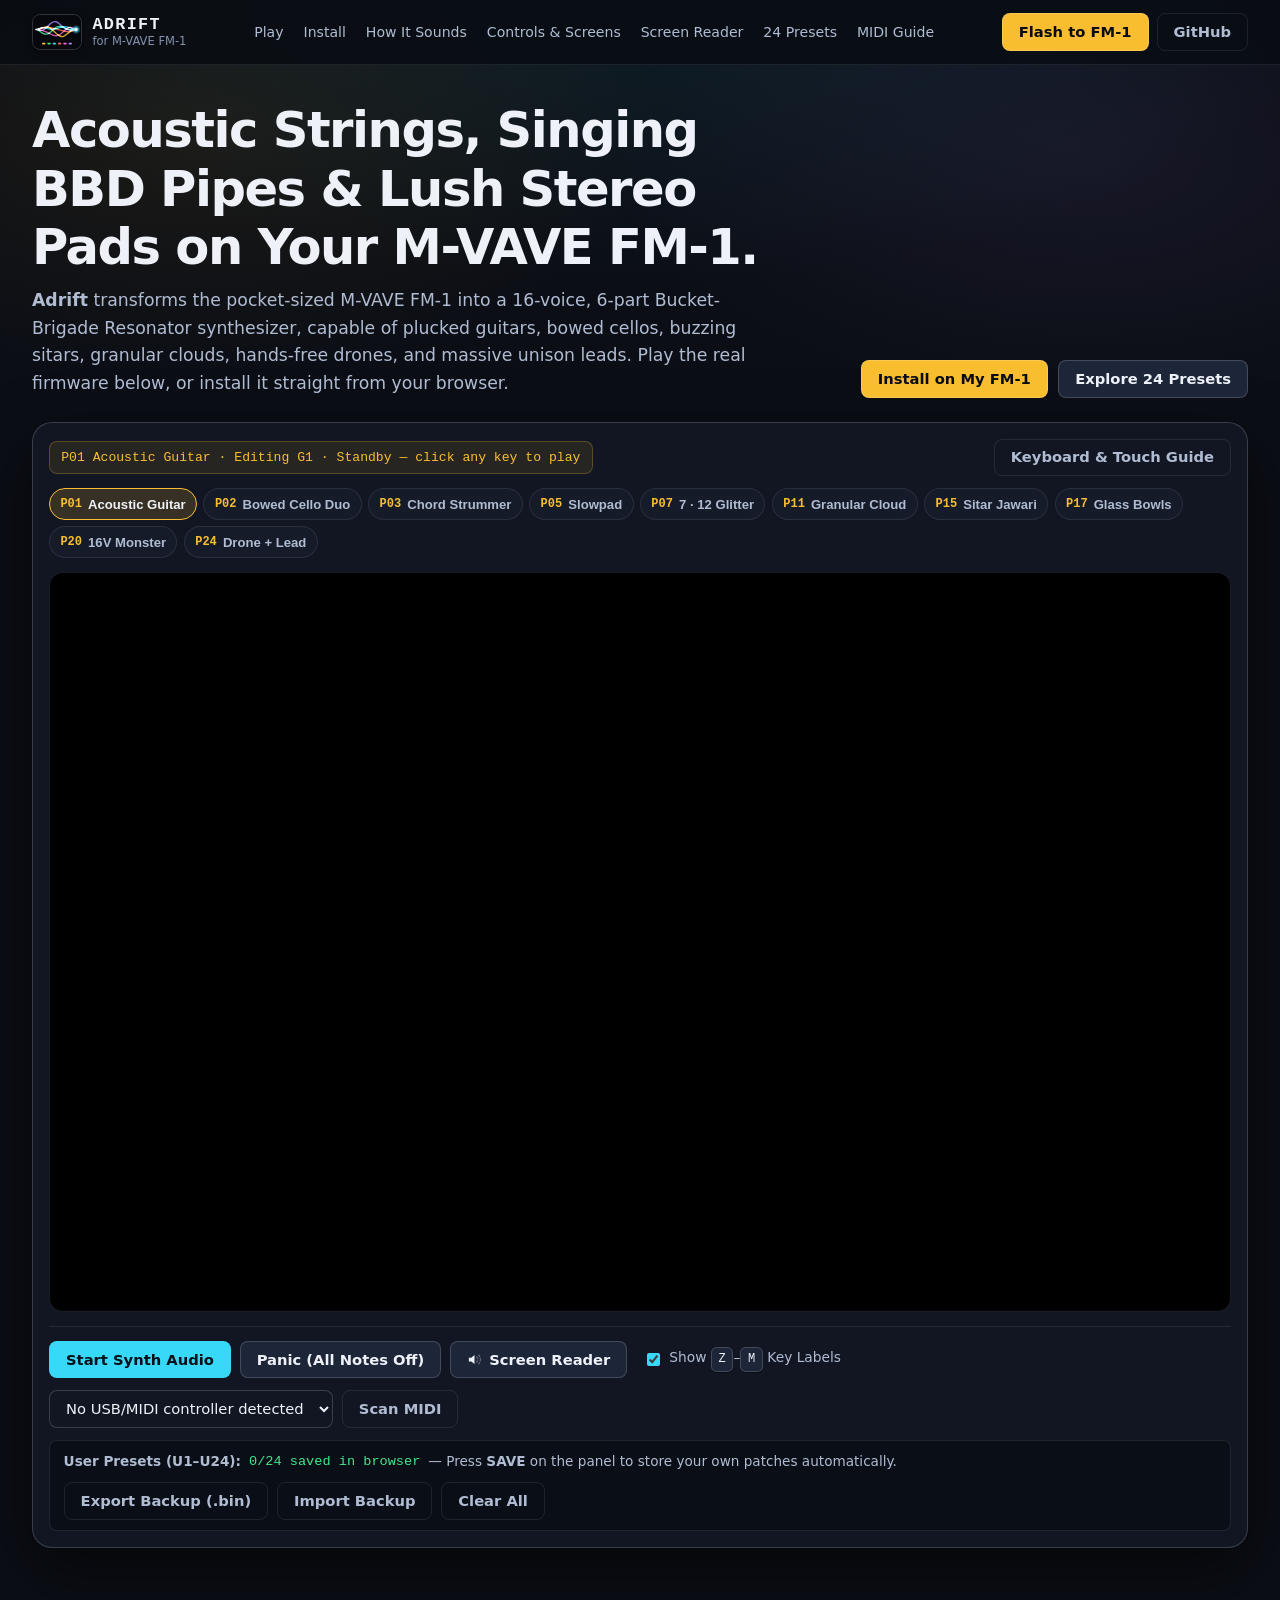
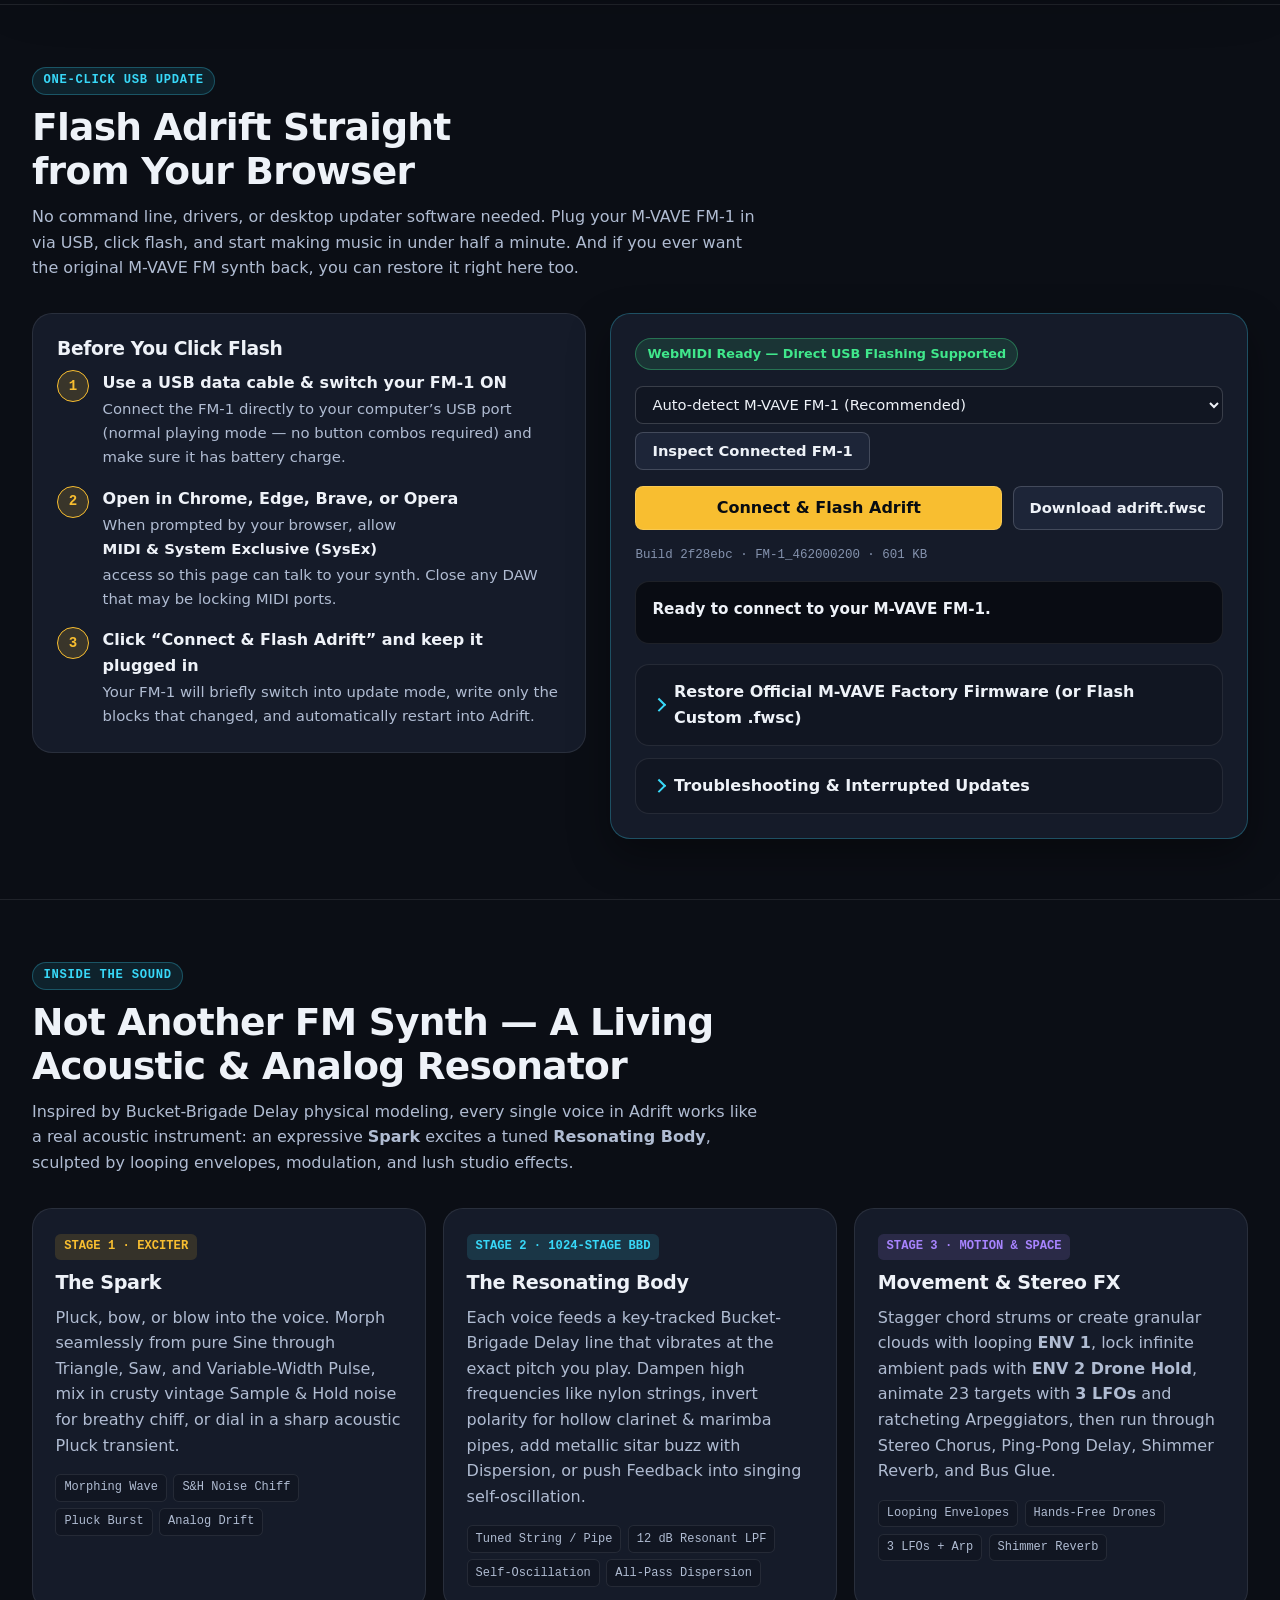
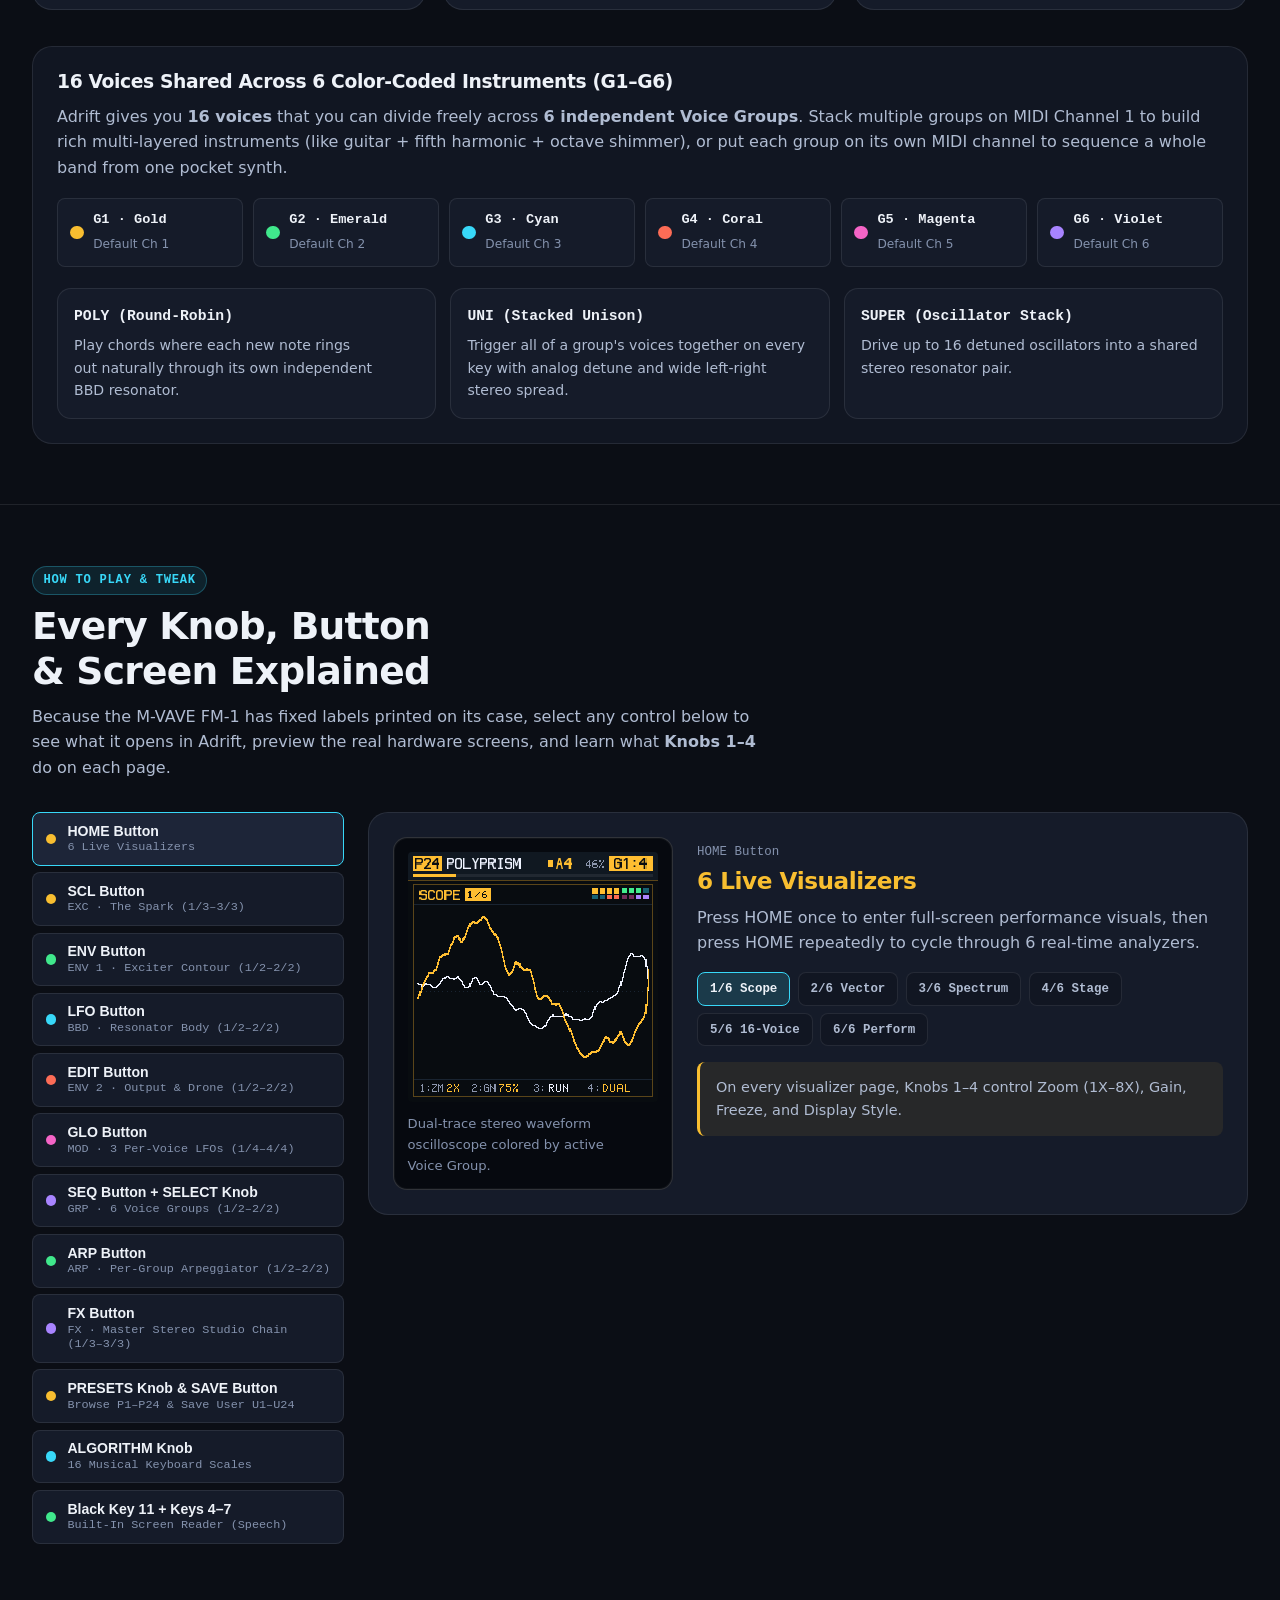
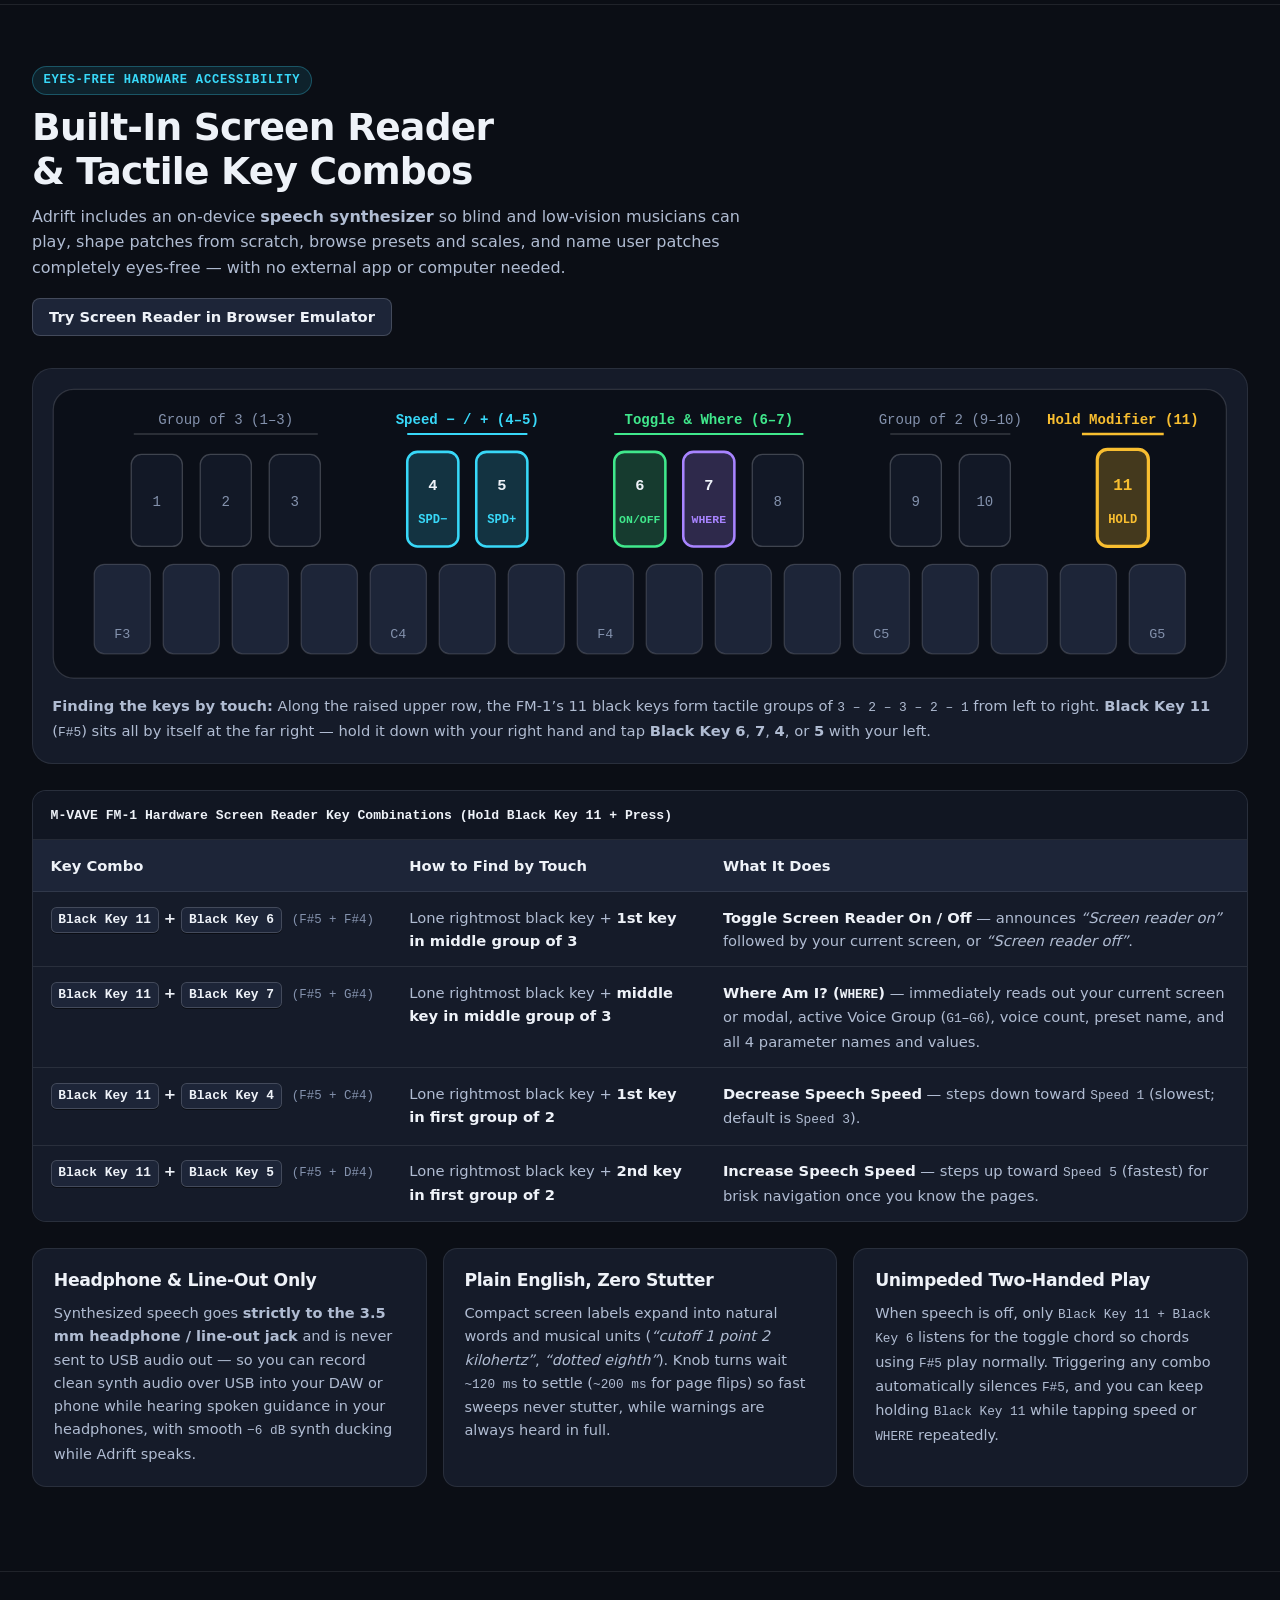
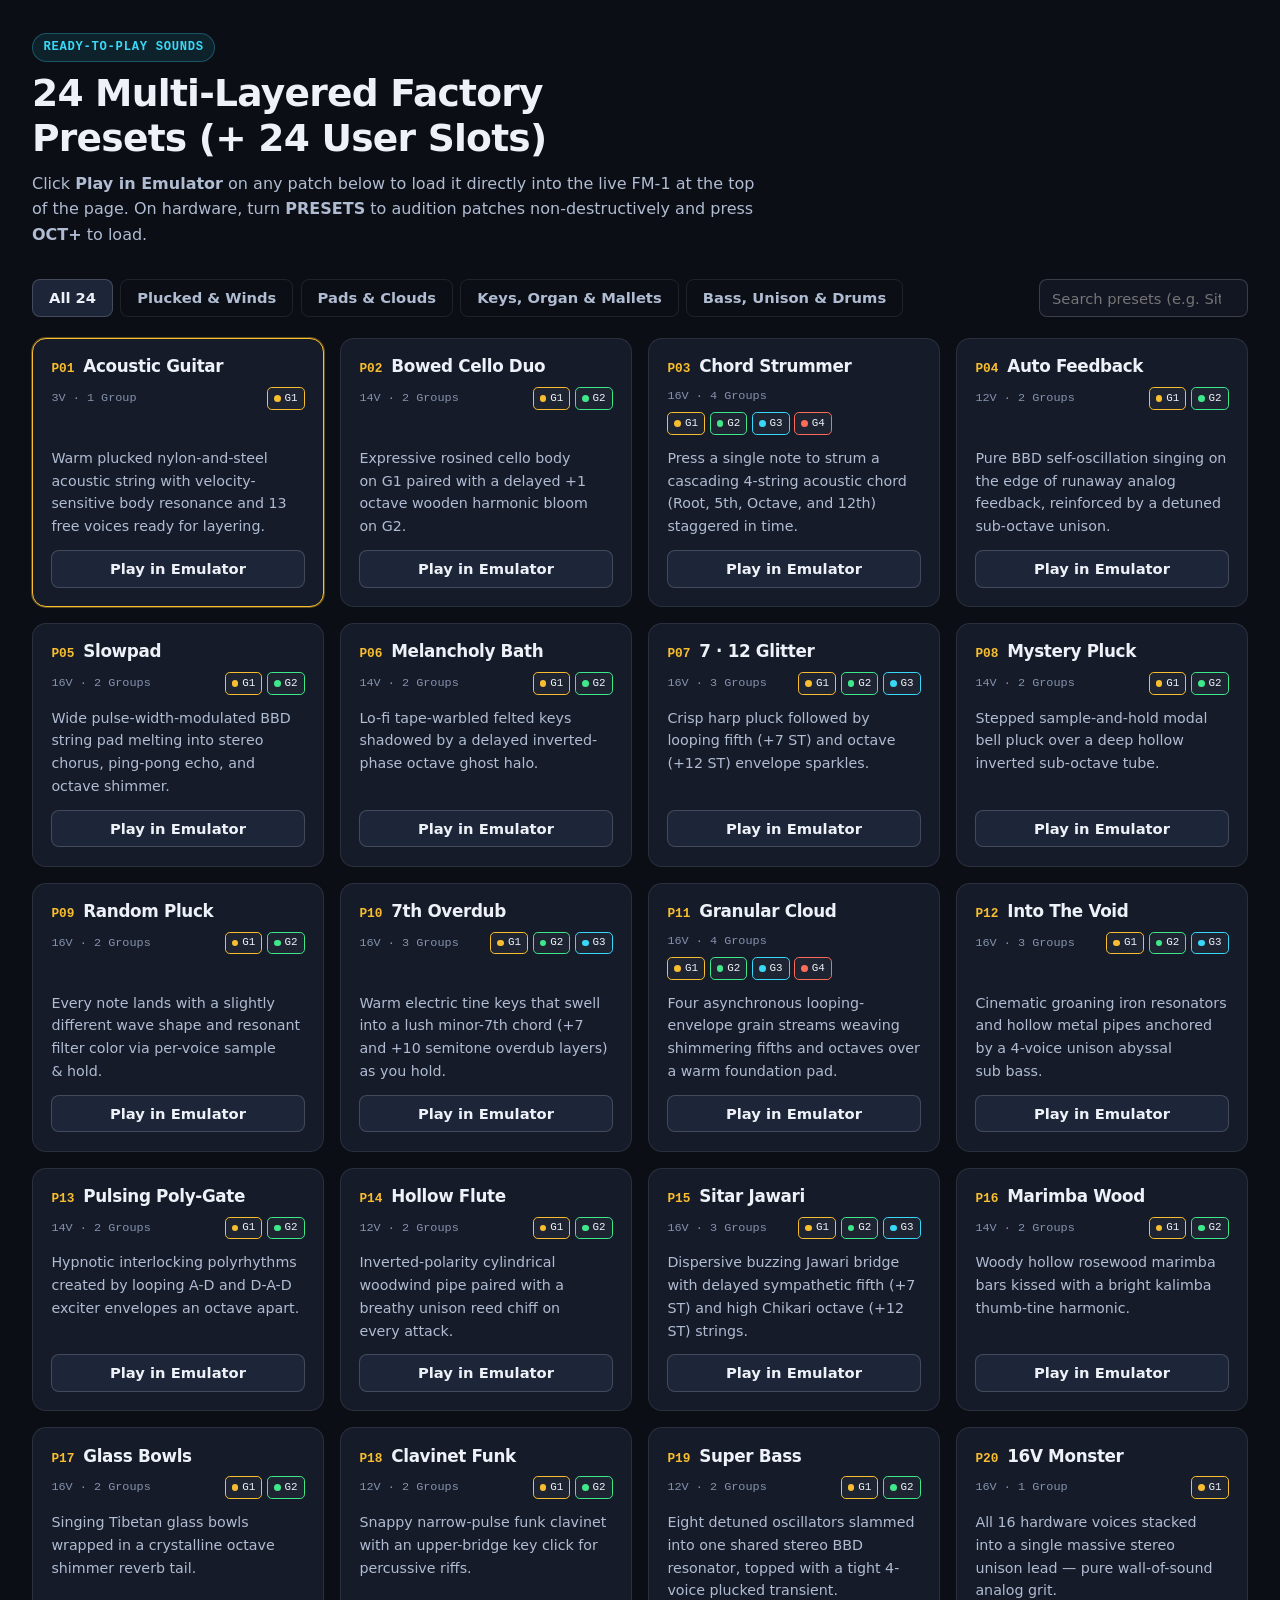
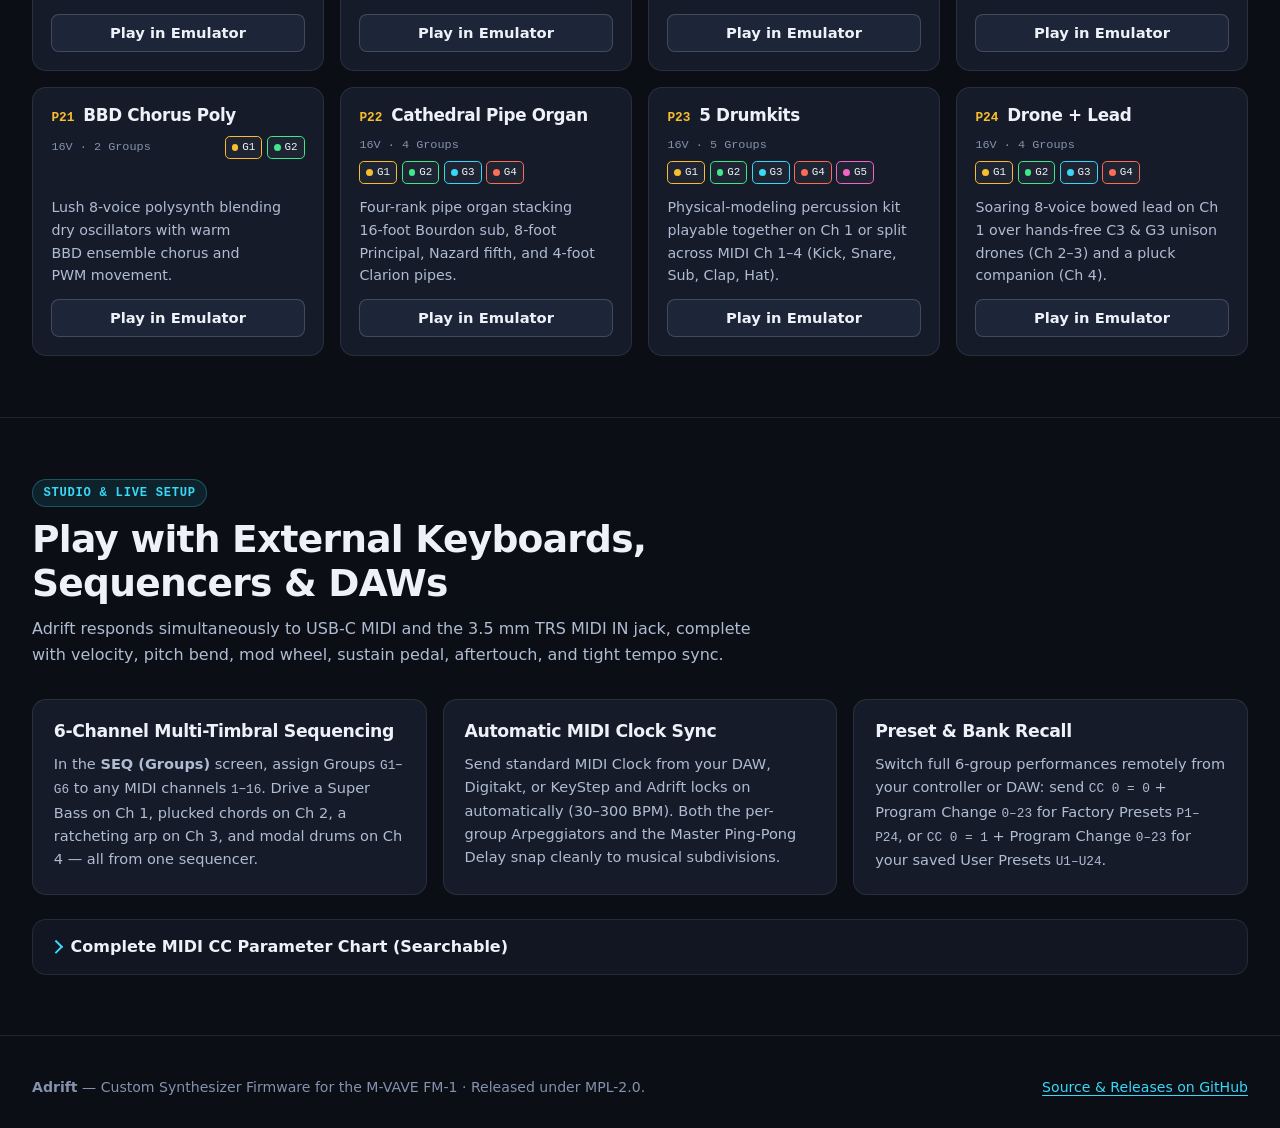
==== commit 365c4d90: "Deploy website from main @ 2f28ebc" ====
--- a/index.html
+++ b/index.html
@@ -14,7 +14,37 @@
   <header class="site-header">
     <div class="container nav-inner">
       <a class="brand" href="#play">
-        <span class="brand-mark" aria-hidden="true">A</span>
+        <svg class="brand-mark" viewBox="0 0 50 36" width="50" height="36" aria-hidden="true">
+          <defs>
+            <radialGradient id="brand-exciter-glow" cx="50%" cy="50%" r="50%">
+              <stop offset="0%" stop-color="#FFFFFF"/>
+              <stop offset="28%" stop-color="#BCEEFF" stop-opacity="0.95"/>
+              <stop offset="56%" stop-color="#38D8F8" stop-opacity="0.52"/>
+              <stop offset="100%" stop-color="#38D8F8" stop-opacity="0"/>
+            </radialGradient>
+          </defs>
+          <rect width="50" height="36" rx="8" fill="#06080E"/>
+          <rect class="brand-mark-frame" x="0.5" y="0.5" width="49" height="35" rx="7.5" fill="none"/>
+          <g class="brand-waves" fill="none" stroke-width="1.25" stroke-linecap="round">
+            <path d="M5 15.5 C7.17 15.34 9.33 14.63 11.5 13.98 S15.83 12.93 18 13.33 S22.33 14.52 24.5 15.14 S28.83 16.24 31 16.77 S35.33 17.65 37.5 17.66 S41.83 16.78 44 15.5" stroke="var(--g4-coral, #FC6C56)"/>
+            <path d="M5 15.5 C7.17 14.74 9.33 13.67 11.5 13.72 S15.83 14.67 18 15.17 S22.33 15.35 24.5 14.69 S28.83 12.88 31 12.63 S35.33 12.98 37.5 13.71 S41.83 15.14 44 15.5" stroke="var(--g3-cyan, #38D8F8)"/>
+            <path d="M5 15.5 C7.17 16.58 9.33 18.66 11.5 19.62 S15.83 20.27 18 18.43 S22.33 14.05 24.5 13.01 S28.83 12.11 31 13.13 S35.33 15.2 37.5 15.52 S41.83 15.46 44 15.5" stroke="var(--g2-emerald, #40E88C)"/>
+            <path d="M5 15.5 C7.17 14.75 9.33 13.87 11.5 13.33 S15.83 12.64 18 13.92 S22.33 17.87 24.5 19.77 S28.83 23.15 31 22.6 S35.33 19.83 37.5 18 S41.83 15.37 44 15.5" stroke="var(--g1-gold, #F8BE30)"/>
+            <path d="M5 15.5 C7.17 15.73 9.33 16.24 11.5 16.96 S15.83 18.61 18 19.82 S22.33 22.15 24.5 21.96 S28.83 20.31 31 18.16 S35.33 14.02 37.5 13.47 S41.83 14.23 44 15.5" stroke="var(--g5-magenta, #F464C6)"/>
+            <path d="M5 15.5 C7.17 16.34 9.33 16.81 11.5 15.68 S15.83 12.17 18 10.06 S22.33 7.03 24.5 7.84 S28.83 11.1 31 13.18 S35.33 16.1 37.5 16.14 S41.83 15.54 44 15.5" stroke="var(--g6-violet, #A884FF)"/>
+          </g>
+          <line x1="3.8" y1="15.5" x2="5.6" y2="15.5" stroke="#EEF2F8" stroke-width="1.5" stroke-linecap="round"/>
+          <circle cx="44" cy="15.5" r="4.6" fill="url(#brand-exciter-glow)"/>
+          <circle cx="44" cy="15.5" r="1.35" fill="#FFFFFF"/>
+          <g class="brand-pips">
+            <rect x="10" y="28.8" width="3.5" height="1.6" rx="0.8" fill="var(--g1-gold, #F8BE30)"/>
+            <rect x="15.3" y="28.8" width="3.5" height="1.6" rx="0.8" fill="var(--g2-emerald, #40E88C)"/>
+            <rect x="20.6" y="28.8" width="3.5" height="1.6" rx="0.8" fill="var(--g3-cyan, #38D8F8)"/>
+            <rect x="25.9" y="28.8" width="3.5" height="1.6" rx="0.8" fill="var(--g4-coral, #FC6C56)"/>
+            <rect x="31.2" y="28.8" width="3.5" height="1.6" rx="0.8" fill="var(--g5-magenta, #F464C6)"/>
+            <rect x="36.5" y="28.8" width="3.5" height="1.6" rx="0.8" fill="var(--g6-violet, #A884FF)"/>
+          </g>
+        </svg>
         <span class="brand-text">
           <span class="brand-name">ADRIFT</span>
           <span class="brand-sub">for M-VAVE FM-1</span>
@@ -27,6 +57,7 @@
           <li><a href="#install">Install</a></li>
           <li><a href="#sound">How It Sounds</a></li>
           <li><a href="#controls">Controls &amp; Screens</a></li>
+          <li><a href="#accessibility">Screen Reader</a></li>
           <li><a href="#presets">24 Presets</a></li>
           <li><a href="#midi">MIDI Guide</a></li>
         </ul>
@@ -45,7 +76,6 @@
       <div class="container">
         <div class="hero-intro">
           <div>
-            <span class="eyebrow">Custom Instrument Firmware · Free &amp; Open Source</span>
             <h1 id="main-title" tabindex="-1">Acoustic Strings, Singing BBD Pipes &amp; Lush Stereo Pads on Your M-VAVE FM-1.</h1>
             <p class="hero-lead">
               <strong>Adrift</strong> transforms the pocket-sized M-VAVE FM-1 into a 16-voice, 6-part Bucket-Brigade Resonator synthesizer, capable of plucked guitars, bowed cellos, buzzing sitars, granular clouds, hands-free drones, and massive unison leads. Play the real firmware below, or install it straight from your browser.
@@ -89,6 +119,18 @@
               <button type="button" id="btn-panic" class="btn btn-secondary" title="Silence all ringing voices and feedback">
                 Panic (All Notes Off)
               </button>
+              <button type="button" id="btn-sr-toggle" class="btn btn-secondary" aria-pressed="false">
+                <svg class="sr-btn-icon" viewBox="0 0 16 16" width="15" height="15" aria-hidden="true">
+                  <path d="M2 6h2.6L8 3.2v9.6L4.6 10H2z" fill="currentColor"/>
+                  <path class="sr-icon-waves" d="M10.4 5.3a4.2 4.2 0 0 1 0 5.4M12.6 3.5a6.8 6.8 0 0 1 0 9" fill="none" stroke="currentColor" stroke-width="1.5" stroke-linecap="round"/>
+                </svg>
+                <span>Screen Reader</span>
+              </button>
+              <div id="sr-extra-controls" class="sr-extra-controls" role="group" aria-label="Screen reader actions" hidden>
+                <button type="button" id="btn-sr-where" class="btn btn-ghost">Where Am I?</button>
+                <button type="button" id="btn-sr-slower" class="btn btn-ghost">Slower</button>
+                <button type="button" id="btn-sr-faster" class="btn btn-ghost">Faster</button>
+              </div>
               <label class="toggle-label">
                 <input type="checkbox" id="chk-qwerty" checked>
                 <span>Show <kbd>Z</kbd>–<kbd>M</kbd> Key Labels</span>
@@ -344,7 +386,7 @@
       <div class="container">
         <div class="section-header">
           <span class="eyebrow">How to Play &amp; Tweak</span>
-          <h2>Every Knob, Button &amp; OLED Screen Explained</h2>
+          <h2>Every Knob, Button &amp; Screen Explained</h2>
           <p>
             Because the M-VAVE FM-1 has fixed labels printed on its case, select any control below to see what it opens in Adrift, preview the real hardware screens, and learn what <strong>Knobs 1–4</strong> do on each page.
           </p>
@@ -363,7 +405,7 @@
                   height="480"
                   loading="lazy"
                   decoding="async"
-                  alt="Adrift hardware OLED screen preview"
+                  alt="Adrift hardware screen preview"
                 >
                 <p id="cg-screen-caption" class="oled-caption"></p>
               </div>
@@ -379,6 +421,179 @@
               </div>
             </div>
           </div>
+        </div>
+      </div>
+    </section>
+
+    <!-- 4B. BUILT-IN SCREEN READER & TACTILE KEY COMBOS -->
+    <section id="accessibility">
+      <div class="container">
+        <div class="section-header">
+          <span class="eyebrow">Eyes-Free Hardware Accessibility</span>
+          <h2>Built-In Screen Reader &amp; Tactile Key Combos</h2>
+          <p>
+            Adrift includes an on-device <strong>speech synthesizer</strong> so blind and low-vision musicians can play, shape patches from scratch, browse presets and scales, and name user patches completely eyes-free — with no external app or computer needed.
+          </p>
+          <div class="sr-cta-row">
+            <button type="button" id="btn-try-sr" class="btn btn-secondary">
+              Try Screen Reader in Browser Emulator
+            </button>
+          </div>
+        </div>
+
+        <figure class="sr-keyboard-figure">
+          <svg role="img" aria-labelledby="sr-kbd-svg-title" viewBox="0 0 920 228" class="sr-kbd-svg">
+            <title id="sr-kbd-svg-title">M-VAVE FM-1 27-key panel showing 11 raised black keys grouped 3, 2, 3, 2, 1 from left to right: hold Black Key 11 on the far right and press Black Keys 4 or 5 for speech speed down or up, Black Key 6 to toggle speech on or off, or Black Key 7 for Where Am I</title>
+            <rect x="1" y="1" width="918" height="226" rx="16" fill="#0B0F18" stroke="rgba(238,242,248,0.14)"/>
+
+            <!-- Group tactile labels along top -->
+            <g font-family="ui-monospace, SFMono-Regular, Menlo, monospace" font-size="11" text-anchor="middle">
+              <text x="136" y="28" fill="#8492AD">Group of 3 (1–3)</text>
+              <line x1="64" y1="36" x2="208" y2="36" stroke="rgba(238,242,248,0.18)"/>
+
+              <text x="325" y="28" fill="#38D8F8" font-weight="700">Speed − / + (4–5)</text>
+              <line x1="278" y1="36" x2="372" y2="36" stroke="#38D8F8" stroke-width="1.5"/>
+
+              <text x="514" y="28" fill="#40E88C" font-weight="700">Toggle &amp; Where (6–7)</text>
+              <line x1="440" y1="36" x2="588" y2="36" stroke="#40E88C" stroke-width="1.5"/>
+
+              <text x="703" y="28" fill="#8492AD">Group of 2 (9–10)</text>
+              <line x1="656" y1="36" x2="750" y2="36" stroke="rgba(238,242,248,0.18)"/>
+
+              <text x="838" y="28" fill="#F8BE30" font-weight="700">Hold Modifier (11)</text>
+              <line x1="806" y1="36" x2="870" y2="36" stroke="#F8BE30" stroke-width="2"/>
+            </g>
+
+            <!-- 16 White Keys (F3 .. G5) -->
+            <g fill="#1D2538" stroke="rgba(238,242,248,0.16)">
+              <rect x="33" y="138" width="44" height="70" rx="8"/>
+              <rect x="87" y="138" width="44" height="70" rx="8"/>
+              <rect x="141" y="138" width="44" height="70" rx="8"/>
+              <rect x="195" y="138" width="44" height="70" rx="8"/>
+              <rect x="249" y="138" width="44" height="70" rx="8"/>
+              <rect x="303" y="138" width="44" height="70" rx="8"/>
+              <rect x="357" y="138" width="44" height="70" rx="8"/>
+              <rect x="411" y="138" width="44" height="70" rx="8"/>
+              <rect x="465" y="138" width="44" height="70" rx="8"/>
+              <rect x="519" y="138" width="44" height="70" rx="8"/>
+              <rect x="573" y="138" width="44" height="70" rx="8"/>
+              <rect x="627" y="138" width="44" height="70" rx="8"/>
+              <rect x="681" y="138" width="44" height="70" rx="8"/>
+              <rect x="735" y="138" width="44" height="70" rx="8"/>
+              <rect x="789" y="138" width="44" height="70" rx="8"/>
+              <rect x="843" y="138" width="44" height="70" rx="8"/>
+            </g>
+            <g font-family="ui-monospace, SFMono-Regular, Menlo, monospace" font-size="10.5" fill="#8492AD" text-anchor="middle">
+              <text x="55" y="196">F3</text>
+              <text x="271" y="196">C4</text>
+              <text x="433" y="196">F4</text>
+              <text x="649" y="196">C5</text>
+              <text x="865" y="196">G5</text>
+            </g>
+
+            <!-- Inactive Raised Black Keys (1, 2, 3, 8, 9, 10) -->
+            <g fill="#121826" stroke="rgba(238,242,248,0.22)">
+              <rect x="62" y="52" width="40" height="72" rx="8"/>
+              <rect x="116" y="52" width="40" height="72" rx="8"/>
+              <rect x="170" y="52" width="40" height="72" rx="8"/>
+              <rect x="548" y="52" width="40" height="72" rx="8"/>
+              <rect x="656" y="52" width="40" height="72" rx="8"/>
+              <rect x="710" y="52" width="40" height="72" rx="8"/>
+            </g>
+            <g font-family="ui-monospace, SFMono-Regular, Menlo, monospace" font-size="11" fill="#8492AD" text-anchor="middle">
+              <text x="82" y="92">1</text>
+              <text x="136" y="92">2</text>
+              <text x="190" y="92">3</text>
+              <text x="568" y="92">8</text>
+              <text x="676" y="92">9</text>
+              <text x="730" y="92">10</text>
+            </g>
+
+            <!-- Active Screen Reader Combo Keys: 4 & 5 (Speed -/+), 6 (Toggle), 7 (Where), 11 (Hold Modifier) -->
+            <rect x="278" y="50" width="40" height="74" rx="8" fill="rgba(56,216,248,0.18)" stroke="#38D8F8" stroke-width="2"/>
+            <rect x="332" y="50" width="40" height="74" rx="8" fill="rgba(56,216,248,0.18)" stroke="#38D8F8" stroke-width="2"/>
+            <rect x="440" y="50" width="40" height="74" rx="8" fill="rgba(64,232,140,0.20)" stroke="#40E88C" stroke-width="2"/>
+            <rect x="494" y="50" width="40" height="74" rx="8" fill="rgba(168,132,255,0.22)" stroke="#A884FF" stroke-width="2"/>
+            <rect x="818" y="48" width="40" height="76" rx="8" fill="rgba(248,190,48,0.24)" stroke="#F8BE30" stroke-width="2.5"/>
+
+            <g font-family="ui-monospace, SFMono-Regular, Menlo, monospace" text-anchor="middle" font-weight="700">
+              <text x="298" y="80" font-size="12" fill="#EEF2F8">4</text>
+              <text x="298" y="106" font-size="9.5" fill="#38D8F8">SPD−</text>
+
+              <text x="352" y="80" font-size="12" fill="#EEF2F8">5</text>
+              <text x="352" y="106" font-size="9.5" fill="#38D8F8">SPD+</text>
+
+              <text x="460" y="80" font-size="12" fill="#EEF2F8">6</text>
+              <text x="460" y="106" font-size="9" fill="#40E88C">ON/OFF</text>
+
+              <text x="514" y="80" font-size="12" fill="#EEF2F8">7</text>
+              <text x="514" y="106" font-size="9" fill="#A884FF">WHERE</text>
+
+              <text x="838" y="80" font-size="12.5" fill="#F8BE30">11</text>
+              <text x="838" y="106" font-size="9.5" fill="#F8BE30">HOLD</text>
+            </g>
+          </svg>
+          <figcaption class="sr-kbd-caption">
+            <strong>Finding the keys by touch:</strong> Along the raised upper row, the FM-1’s 11 black keys form tactile groups of <code>3 – 2 – 3 – 2 – 1</code> from left to right. <strong>Black Key 11</strong> (<code>F#5</code>) sits all by itself at the far right — hold it down with your right hand and tap <strong>Black Key 6</strong>, <strong>7</strong>, <strong>4</strong>, or <strong>5</strong> with your left.
+          </figcaption>
+        </figure>
+
+        <div tabindex="0" role="region" aria-labelledby="sr-combos-caption" class="sr-table-wrapper">
+          <table class="sr-combos-table">
+            <caption id="sr-combos-caption">M-VAVE FM-1 Hardware Screen Reader Key Combinations (Hold Black Key 11 + Press)</caption>
+            <thead>
+              <tr>
+                <th scope="col">Key Combo</th>
+                <th scope="col">How to Find by Touch</th>
+                <th scope="col">What It Does</th>
+              </tr>
+            </thead>
+            <tbody>
+              <tr>
+                <th scope="row"><kbd>Black Key 11</kbd> + <kbd>Black Key 6</kbd> <span class="sr-note-sub">(F#5 + F#4)</span></th>
+                <td>Lone rightmost black key + <strong>1st key in middle group of 3</strong></td>
+                <td><strong>Toggle Screen Reader On / Off</strong> — announces <em>“Screen reader on”</em> followed by your current screen, or <em>“Screen reader off”</em>.</td>
+              </tr>
+              <tr>
+                <th scope="row"><kbd>Black Key 11</kbd> + <kbd>Black Key 7</kbd> <span class="sr-note-sub">(F#5 + G#4)</span></th>
+                <td>Lone rightmost black key + <strong>middle key in middle group of 3</strong></td>
+                <td><strong>Where Am I? (<code>WHERE</code>)</strong> — immediately reads out your current screen or modal, active Voice Group (<code>G1</code>–<code>G6</code>), voice count, preset name, and all 4 parameter names and values.</td>
+              </tr>
+              <tr>
+                <th scope="row"><kbd>Black Key 11</kbd> + <kbd>Black Key 4</kbd> <span class="sr-note-sub">(F#5 + C#4)</span></th>
+                <td>Lone rightmost black key + <strong>1st key in first group of 2</strong></td>
+                <td><strong>Decrease Speech Speed</strong> — steps down toward <code>Speed 1</code> (slowest; default is <code>Speed 3</code>).</td>
+              </tr>
+              <tr>
+                <th scope="row"><kbd>Black Key 11</kbd> + <kbd>Black Key 5</kbd> <span class="sr-note-sub">(F#5 + D#4)</span></th>
+                <td>Lone rightmost black key + <strong>2nd key in first group of 2</strong></td>
+                <td><strong>Increase Speech Speed</strong> — steps up toward <code>Speed 5</code> (fastest) for brisk navigation once you know the pages.</td>
+              </tr>
+            </tbody>
+          </table>
+        </div>
+
+        <div class="midi-cards-grid">
+          <article class="midi-info-card">
+            <h3>Headphone &amp; Line-Out Only</h3>
+            <p>
+              Synthesized speech goes <strong>strictly to the 3.5 mm headphone / line-out jack</strong> and is never sent to USB audio out — so you can record clean synth audio over USB into your DAW or phone while hearing spoken guidance in your headphones, with smooth <code>−6 dB</code> synth ducking while Adrift speaks.
+            </p>
+          </article>
+
+          <article class="midi-info-card">
+            <h3>Plain English, Zero Stutter</h3>
+            <p>
+              Compact screen labels expand into natural words and musical units (<em>“cutoff 1 point 2 kilohertz”</em>, <em>“dotted eighth”</em>). Knob turns wait <code>~120 ms</code> to settle (<code>~200 ms</code> for page flips) so fast sweeps never stutter, while warnings are always heard in full.
+            </p>
+          </article>
+
+          <article class="midi-info-card">
+            <h3>Unimpeded Two-Handed Play</h3>
+            <p>
+              When speech is off, only <code>Black Key 11 + Black Key 6</code> listens for the toggle chord so chords using <code>F#5</code> play normally. Triggering any combo automatically silences <code>F#5</code>, and you can keep holding <code>Black Key 11</code> while tapping speed or <code>WHERE</code> repeatedly.
+            </p>
+          </article>
         </div>
       </div>
     </section>
@@ -520,8 +735,11 @@
         <dt><kbd>8</kbd> (or <kbd>⌘S</kbd> / <kbd>Ctrl+S</kbd>)</dt>
         <dd>Open <strong>SAVE PRESET</strong> — type your patch name directly on your keyboard and press <kbd>Enter</kbd> to save!</dd>
 
-        <dt>Knobs &amp; OLED Badges</dt>
-        <dd>Drag any knob vertically (hold <kbd>Shift</kbd> for fine tune), scroll your mouse wheel over a knob, or click badges right on the OLED screen.</dd>
+        <dt><kbd>F1</kbd> · <kbd>F2</kbd> · <kbd>F3</kbd>/<kbd>F4</kbd></dt>
+        <dd>Built-in Screen Reader: toggle speech (<kbd>F1</kbd>), read full current screen (<kbd>F2</kbd>), or adjust speech speed down/up (<kbd>F3</kbd> / <kbd>F4</kbd>). On touch screens, hold <strong>Black Key 11</strong> + <strong>6 / 7 / 4 / 5</strong> just like hardware.</dd>
+
+        <dt>Knobs &amp; Badges</dt>
+        <dd>Drag any knob vertically (hold <kbd>Shift</kbd> for fine tune), scroll your mouse wheel over a knob, or click badges right on the screen.</dd>
       </dl>
     </div>
   </dialog>
--- a/css/style.css
+++ b/css/style.css
@@ -190,16 +190,32 @@
 }
 
 .brand-mark {
-  display: inline-grid;
-  place-items: center;
-  inline-size: 2rem;
-  block-size: 2rem;
+  flex: none;
+  inline-size: 3.125rem;
+  block-size: 2.25rem;
   border-radius: 0.5rem;
-  background: linear-gradient(135deg, var(--g5-magenta), var(--g1-gold), var(--g2-emerald));
-  color: #080C12;
-  font-family: var(--font-mono);
-  font-weight: 800;
-  font-size: 0.95rem;
+  box-shadow: 0 2px 10px rgba(0, 0, 0, 0.45);
+  forced-color-adjust: none;
+}
+
+.brand-mark-frame {
+  stroke: var(--border-strong);
+  transition: stroke 160ms ease;
+}
+
+.brand:hover .brand-mark-frame,
+.brand:focus-visible .brand-mark-frame {
+  stroke: rgba(56, 216, 248, 0.45);
+}
+
+.brand-waves {
+  isolation: isolate;
+}
+
+.brand-waves path {
+  stroke-opacity: 0.88;
+  mix-blend-mode: screen;
+  mix-blend-mode: plus-lighter;
 }
 
 .brand-text {
@@ -559,6 +575,39 @@
   color: var(--g4-coral);
 }
 
+.sr-btn-icon {
+  flex: none;
+}
+
+#btn-sr-toggle .sr-icon-waves {
+  opacity: 0.3;
+  stroke-dasharray: 2 2;
+}
+
+#btn-sr-toggle[aria-pressed="true"] {
+  background: rgba(64, 232, 140, 0.16);
+  border-color: var(--g2-emerald);
+  box-shadow: inset 0 0 0 1px var(--g2-emerald);
+  color: var(--text-primary);
+}
+
+#btn-sr-toggle[aria-pressed="true"] .sr-icon-waves {
+  opacity: 1;
+  stroke-dasharray: none;
+  color: var(--g2-emerald);
+}
+
+.sr-extra-controls {
+  display: inline-flex;
+  flex-wrap: wrap;
+  align-items: center;
+  gap: 0.4rem;
+}
+
+.sr-extra-controls[hidden] {
+  display: none;
+}
+
 .toggle-label {
   display: inline-flex;
   align-items: center;
@@ -1157,6 +1206,163 @@
   color: var(--text-secondary);
 }
 
+/* ---- Built-In Screen Reader & Tactile Key Combos ---- */
+
+.sr-cta-row {
+  display: flex;
+  flex-wrap: wrap;
+  gap: 0.65rem;
+  margin-block-start: 1.1rem;
+}
+
+.sr-keyboard-figure {
+  margin: 0 0 1.65rem;
+  padding: 1.2rem;
+  border-radius: var(--radius-lg);
+  background: var(--bg-card);
+  border: 1px solid var(--border-subtle);
+}
+
+.sr-kbd-svg {
+  inline-size: 100%;
+  block-size: auto;
+}
+
+.sr-kbd-caption {
+  margin-block-start: 0.95rem;
+  font-size: 0.92rem;
+  color: var(--text-secondary);
+}
+
+/* Responsive Screen Reader Key Combos Table (Modern Web Guidance responsive-table) */
+.sr-table-wrapper {
+  overflow: auto;
+  max-inline-size: 100%;
+  container-type: inline-size;
+  margin-block-end: 1.65rem;
+  border-radius: var(--radius-md);
+  border: 1px solid var(--border-subtle);
+  background: var(--bg-card);
+}
+
+.sr-combos-table {
+  inline-size: 100%;
+  border-collapse: separate;
+  border-spacing: 0;
+  font-size: 0.92rem;
+  text-align: left;
+}
+
+.sr-combos-table caption {
+  padding: 0.85rem 1.1rem;
+  text-align: left;
+  font-family: var(--font-mono);
+  font-size: 0.82rem;
+  font-weight: 700;
+  color: var(--text-primary);
+  background: var(--bg-surface);
+  border-block-end: 1px solid var(--border-subtle);
+}
+
+.sr-combos-table thead {
+  position: sticky;
+  inset-block-start: 0;
+  z-index: 1;
+}
+
+.sr-combos-table th,
+.sr-combos-table td {
+  padding: 0.85rem 1.1rem;
+  border-block-end: 1px solid var(--border-subtle);
+  vertical-align: top;
+}
+
+.sr-combos-table thead th {
+  background: var(--bg-elevated);
+  color: var(--text-primary);
+  font-weight: 600;
+  white-space: nowrap;
+}
+
+.sr-combos-table tbody th {
+  position: sticky;
+  inset-inline-start: 0;
+  background: var(--bg-card);
+  color: var(--text-primary);
+  font-weight: 600;
+  white-space: nowrap;
+}
+
+.sr-combos-table tbody tr:last-child th,
+.sr-combos-table tbody tr:last-child td {
+  border-block-end: none;
+}
+
+.sr-combos-table td {
+  color: var(--text-secondary);
+}
+
+.sr-combos-table td strong {
+  color: var(--text-primary);
+}
+
+.sr-note-sub {
+  display: inline-block;
+  margin-inline-start: 0.3rem;
+  font-family: var(--font-mono);
+  font-size: 0.78rem;
+  font-weight: 500;
+  color: var(--text-muted);
+}
+
+@container (width < 44rem) {
+  .sr-combos-table,
+  .sr-combos-table caption,
+  .sr-combos-table thead,
+  .sr-combos-table tbody,
+  .sr-combos-table tr,
+  .sr-combos-table th,
+  .sr-combos-table td {
+    display: block;
+  }
+
+  .sr-combos-table thead {
+    display: none;
+  }
+
+  .sr-combos-table tbody tr {
+    margin: 0.85rem;
+    border: 1px solid var(--border-strong);
+    border-radius: var(--radius-sm);
+    overflow: clip;
+  }
+
+  .sr-combos-table tbody th {
+    position: sticky;
+    inset-block-start: 0;
+    z-index: 2;
+    background: var(--bg-elevated);
+    white-space: normal;
+  }
+
+  .sr-combos-table {
+    --label-2: "How to Find by Touch";
+    --label-3: "What It Does";
+  }
+
+  .sr-combos-table td:nth-child(2)::before {
+    content: var(--label-2) ": ";
+    font-weight: 600;
+    color: var(--text-primary);
+  }
+
+  .sr-combos-table td:nth-child(3)::before {
+    content: var(--label-3) ": ";
+    font-weight: 600;
+    color: var(--text-primary);
+  }
+}
+
 /* ---- 24 Built-In Factory Presets Gallery (CSS Subgrid) ---- */
 
 .presets-toolbar {
@@ -1449,8 +1655,15 @@
   .stage-card,
   .preset-card,
   .explorer-detail,
+  .sr-keyboard-figure,
+  .sr-table-wrapper,
   .midi-info-card,
   .btn {
     border: 1px solid ButtonText;
   }
-}
+
+  #btn-sr-toggle[aria-pressed="true"] {
+    outline: 2px solid Highlight;
+    outline-offset: -2px;
+  }
+}
